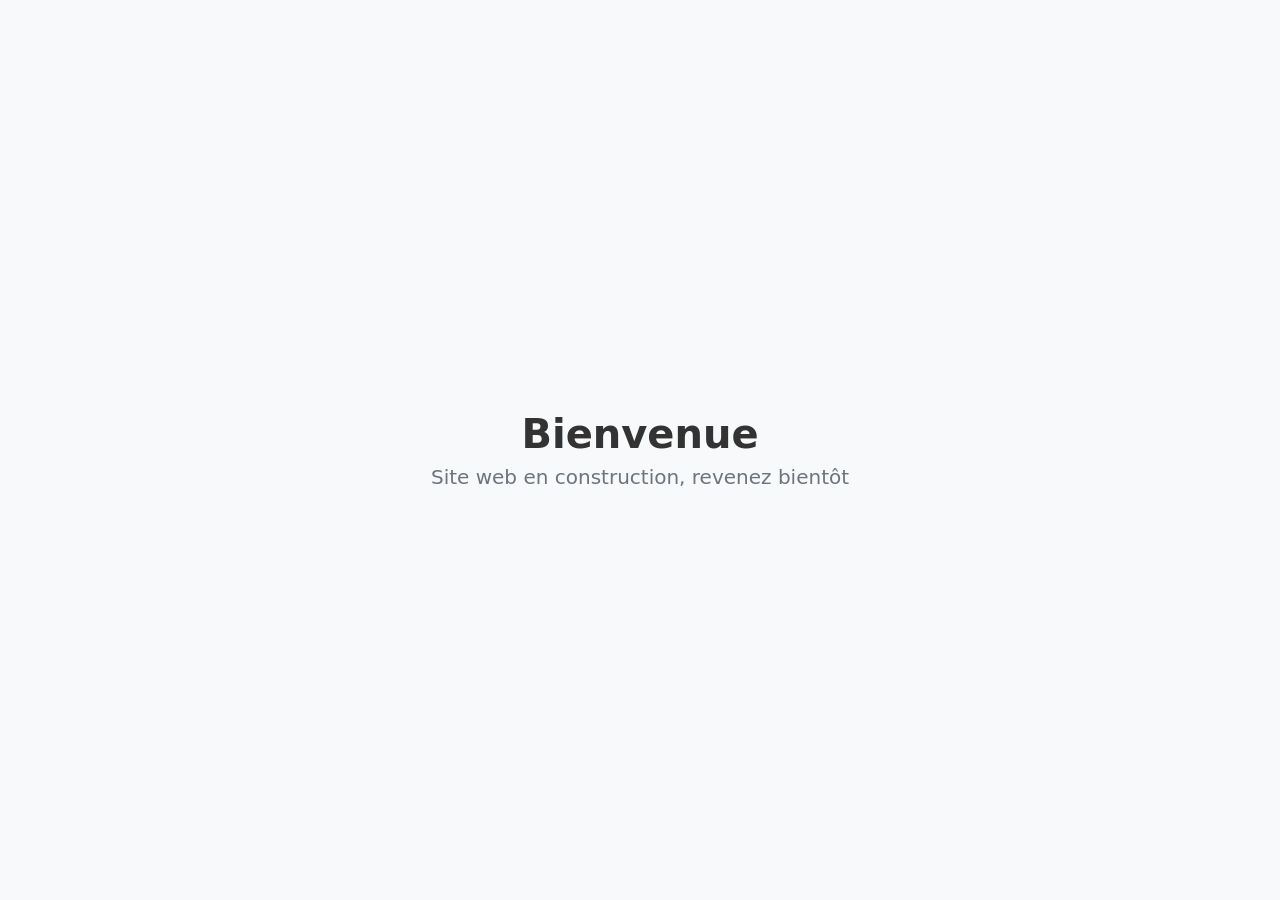
==== index.html @ 96ceaff0 "Create index.html" ====
<!DOCTYPE html>
<html lang="fr">
<head>
  <meta charset="UTF-8">
  <meta name="viewport" content="width=device-width, initial-scale=1.0">
  <title>Atticia</title>
  <style>
    * {
      box-sizing: border-box;
      margin: 0;
      padding: 0;
    }
    body {
      font-family: system-ui, -apple-system, sans-serif;
      display: flex;
      justify-content: center;
      align-items: center;
      min-height: 100vh;
      background-color: #f8f9fa;
      color: #333;
      text-align: center;
      padding: 20px;
    }
    h1 {
      font-size: 2.5rem;
      margin-bottom: 0.5rem;
    }
    p {
      font-size: 1.25rem;
      color: #6c757d;
    }
  </style>
</head>
<body>

  <div>
    <h1>Bienvenue</h1>
    <p>Site web en construction, revenez bientôt</p>
  </div>

</body>
</html>
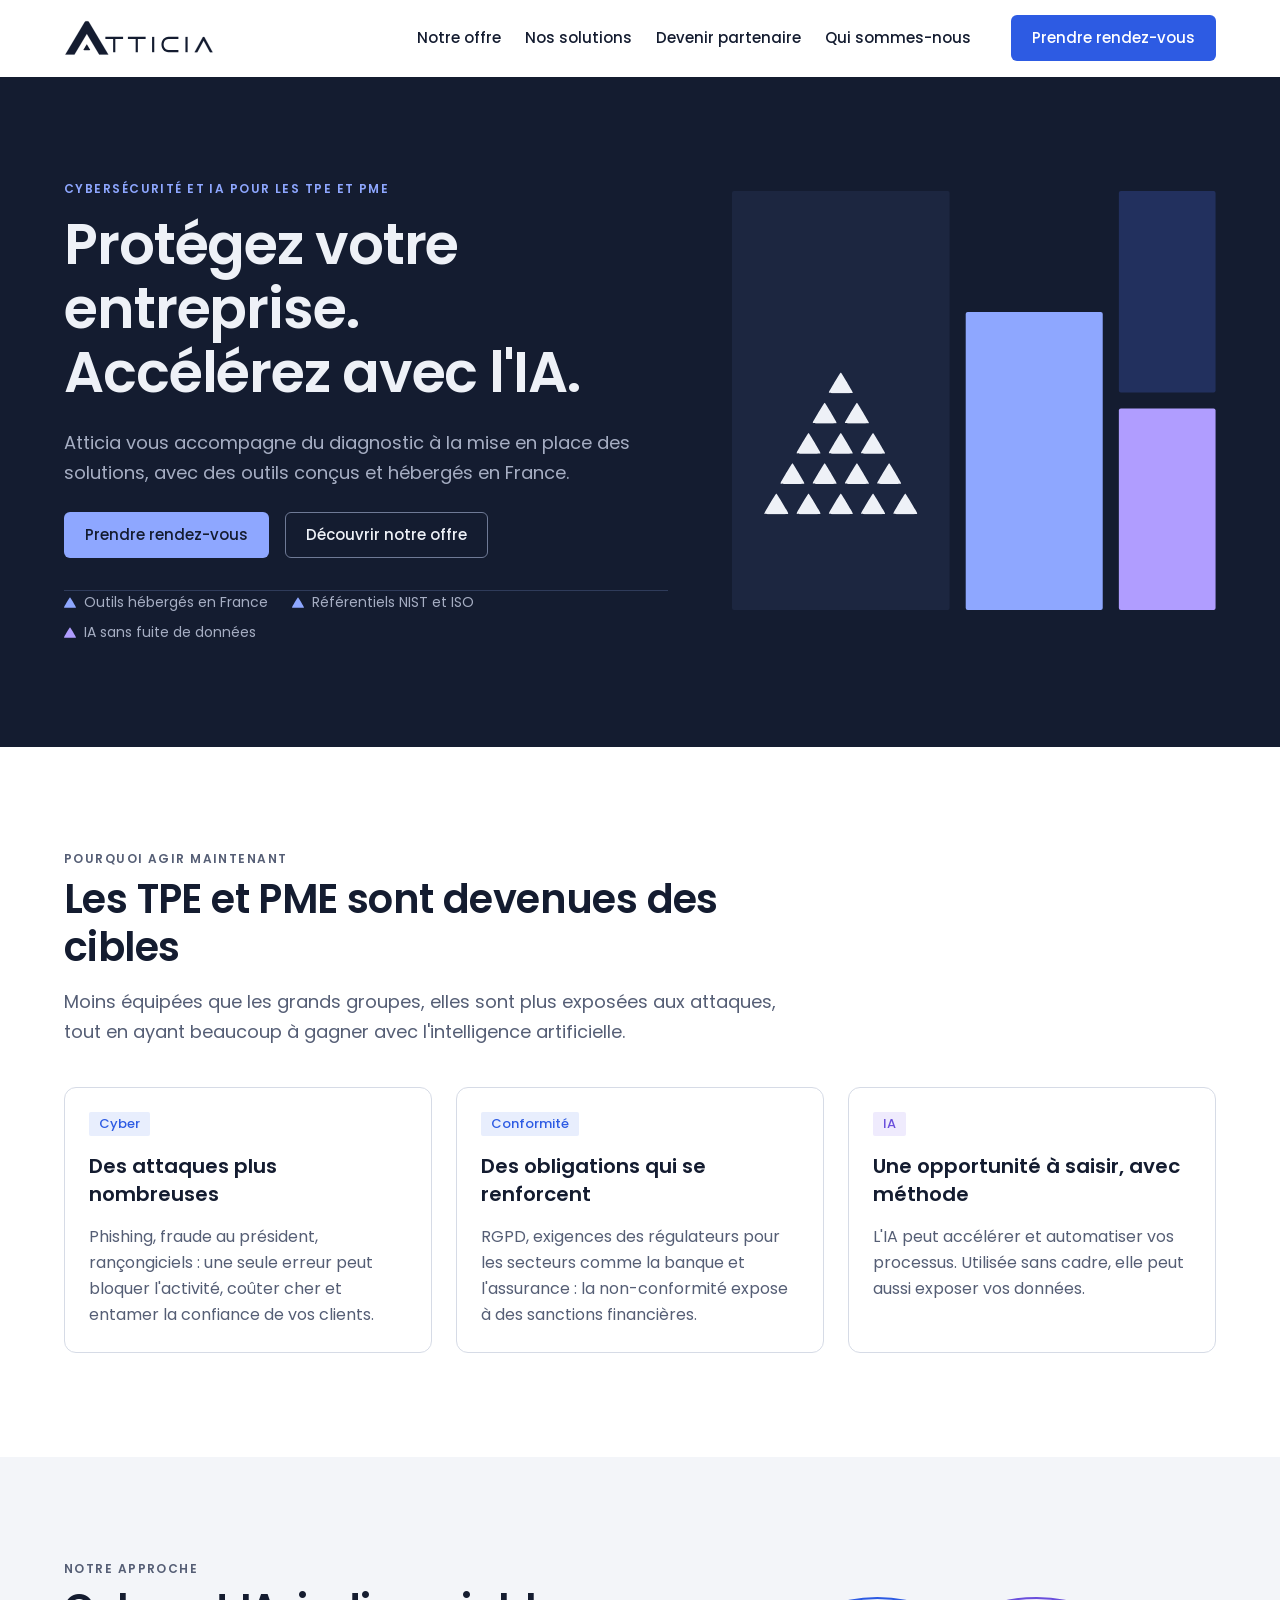
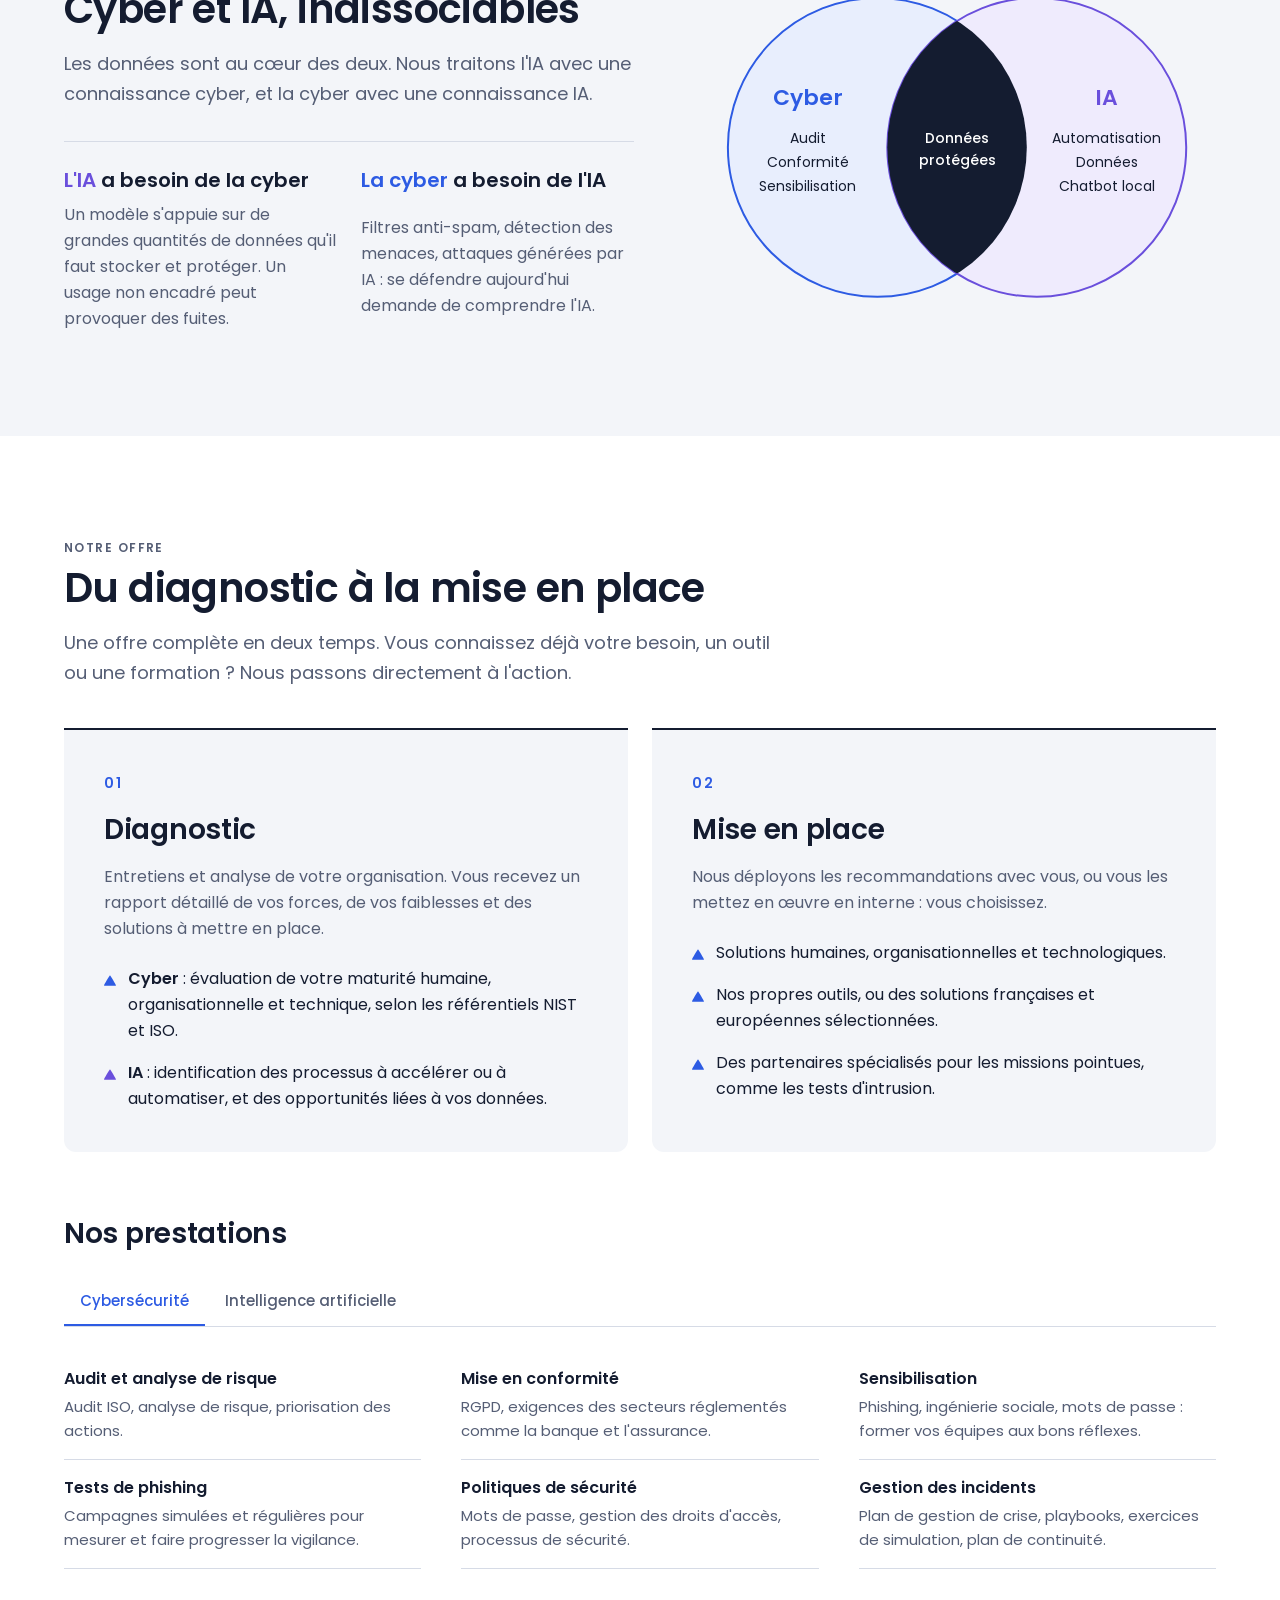
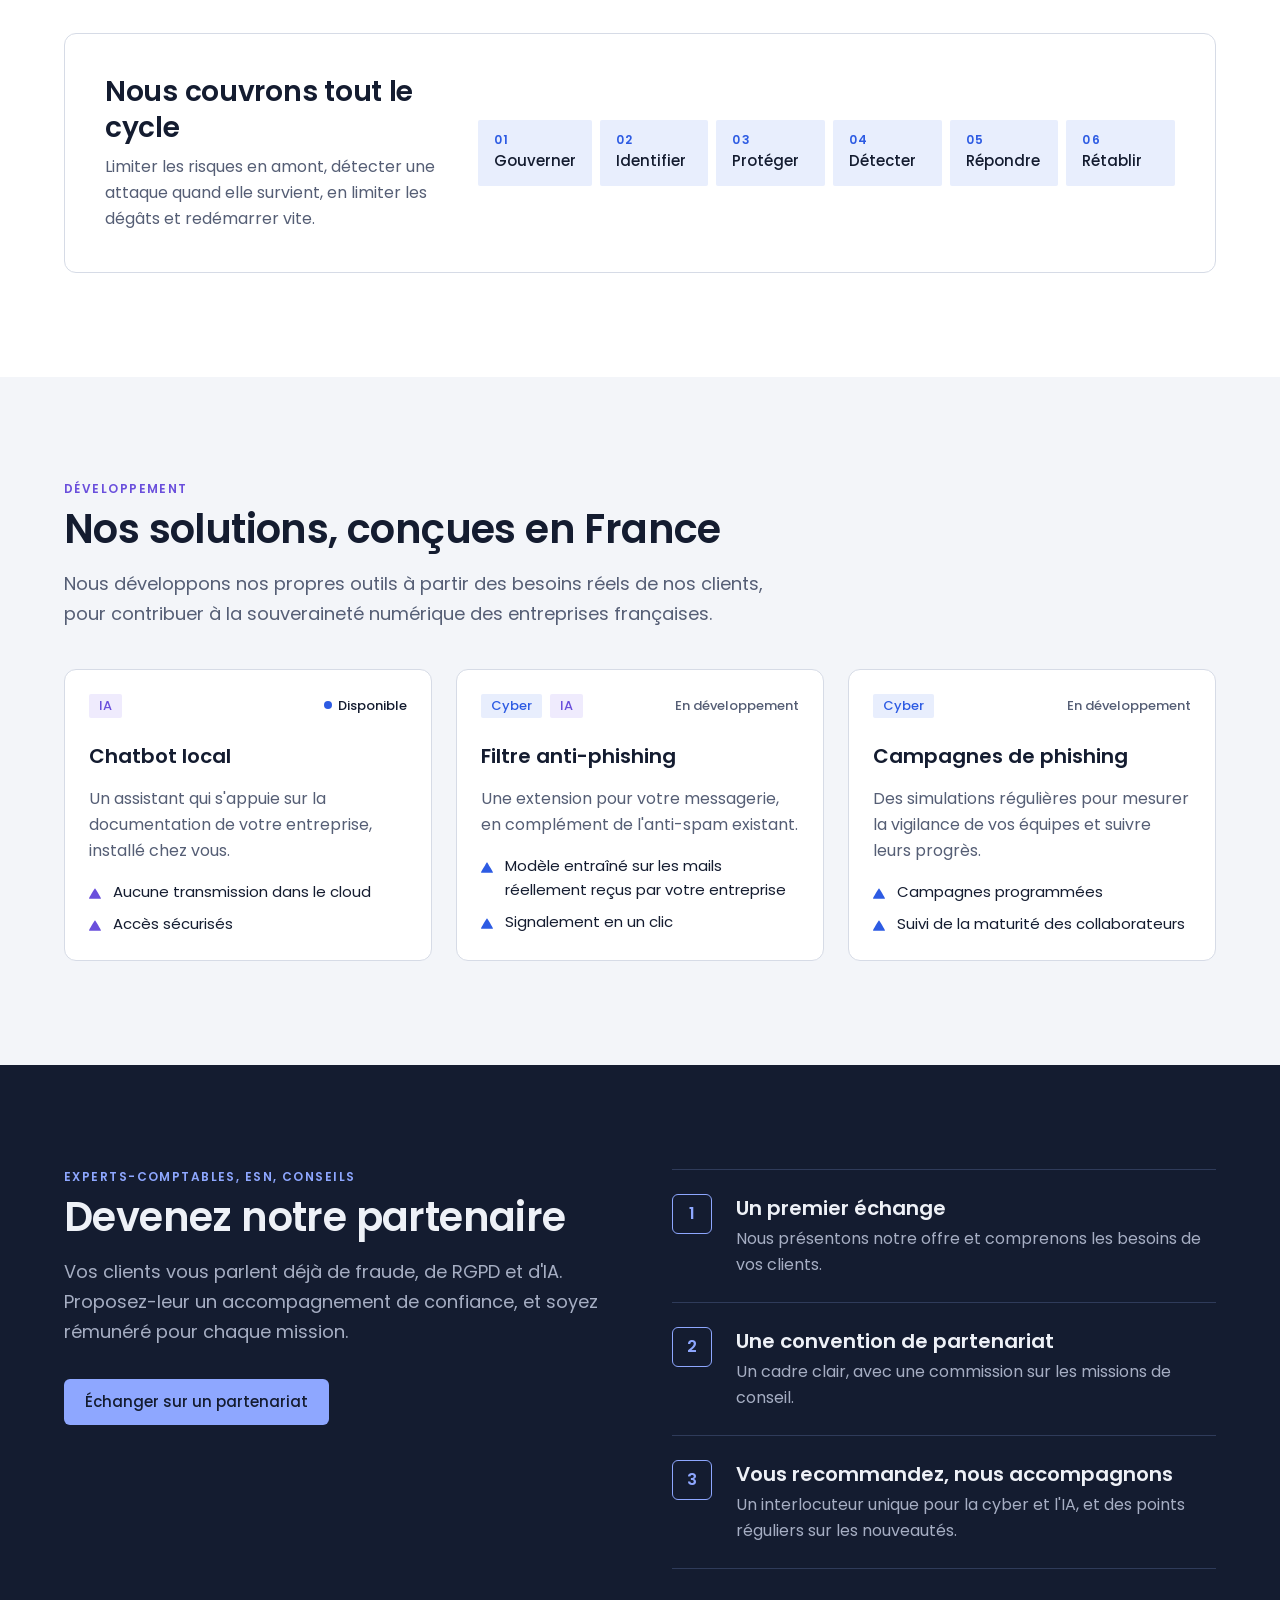
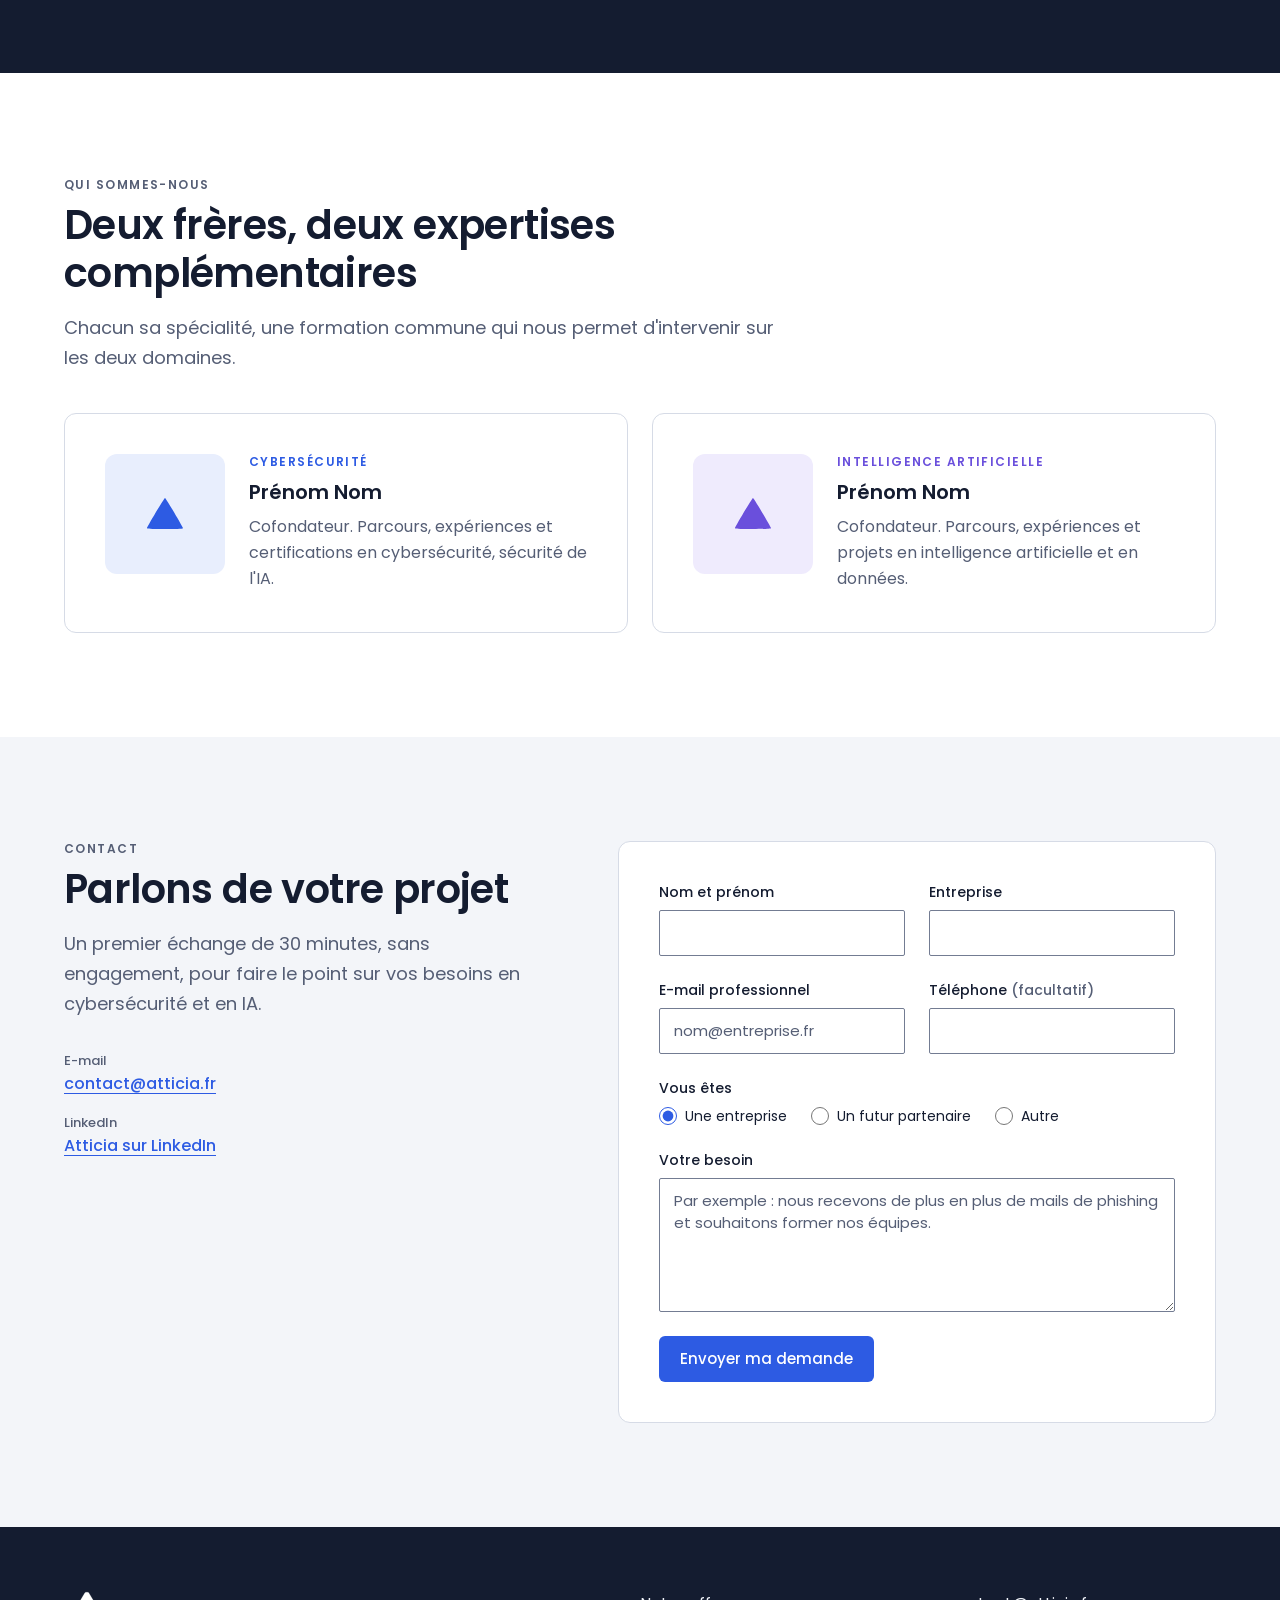
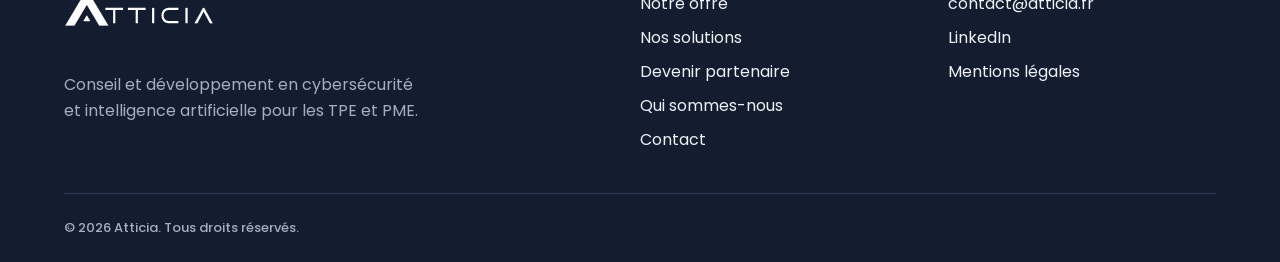
==== commit 6b88184e: "Add files via upload" ====
--- a/index.html
+++ b/index.html
@@ -1,42 +1,480 @@
-<!DOCTYPE html>
+<!doctype html>
 <html lang="fr">
 <head>
-  <meta charset="UTF-8">
-  <meta name="viewport" content="width=device-width, initial-scale=1.0">
-  <title>Atticia</title>
-  <style>
-    * {
-      box-sizing: border-box;
-      margin: 0;
-      padding: 0;
-    }
-    body {
-      font-family: system-ui, -apple-system, sans-serif;
-      display: flex;
-      justify-content: center;
-      align-items: center;
-      min-height: 100vh;
-      background-color: #f8f9fa;
-      color: #333;
-      text-align: center;
-      padding: 20px;
-    }
-    h1 {
-      font-size: 2.5rem;
-      margin-bottom: 0.5rem;
-    }
-    p {
-      font-size: 1.25rem;
-      color: #6c757d;
-    }
-  </style>
+  <meta charset="utf-8">
+  <meta name="viewport" content="width=device-width, initial-scale=1">
+  <title>Atticia · Cybersécurité et IA pour les TPE et PME</title>
+  <meta name="description" content="Atticia accompagne les TPE et PME en cybersécurité et en intelligence artificielle : diagnostic, mise en conformité, sensibilisation, automatisation, et des outils conçus et hébergés en France.">
+  <meta name="theme-color" content="#141c30">
+
+  <!-- Partage sur les réseaux (LinkedIn, etc.) -->
+  <meta property="og:type" content="website">
+  <meta property="og:title" content="Atticia · Cybersécurité et IA pour les TPE et PME">
+  <meta property="og:description" content="Conseil et outils en cybersécurité et IA, conçus et hébergés en France.">
+  <meta property="og:locale" content="fr_FR">
+
+  <link rel="icon" href="assets/favicon.svg" type="image/svg+xml">
+  <link rel="preload" href="assets/fonts/poppins-latin-400-normal.woff2" as="font" type="font/woff2" crossorigin>
+  <link rel="preload" href="assets/fonts/poppins-latin-600-normal.woff2" as="font" type="font/woff2" crossorigin>
+
+  <link rel="stylesheet" href="css/tokens.css">
+  <link rel="stylesheet" href="css/base.css">
+  <link rel="stylesheet" href="css/layout.css">
+  <link rel="stylesheet" href="css/components.css">
+  <link rel="stylesheet" href="css/sections.css">
+
+  <script src="js/navigation.js" defer></script>
+  <script src="js/onglets.js" defer></script>
+  <script src="js/apparition.js" defer></script>
+  <script src="js/contact.js" defer></script>
 </head>
 <body>
 
-  <div>
-    <h1>Bienvenue</h1>
-    <p>Site web en construction, revenez bientôt</p>
-  </div>
+  <!-- Le triangle du logo, réutilisé comme puce et motif -->
+  <svg width="0" height="0" style="position:absolute" aria-hidden="true" focusable="false">
+    <symbol id="triangle" viewBox="180 325.38 29.84 25.7">
+      <path d="M194.92,325.41c0-1.04,16.09,25.93,14.85,24.89,1.24,1.04-30.94,1.04-29.7,0-1.24,1.04,14.85-25.93,14.85-24.89Z"/>
+    </symbol>
+  </svg>
+
+  <a class="lien-evitement" href="#contenu">Aller au contenu</a>
+
+  <!-- ====================================================== EN-TÊTE ===== -->
+  <header class="entete" id="entete">
+    <div class="conteneur entete__barre">
+      <a class="entete__logo" href="#accueil" aria-label="Atticia, retour à l'accueil">
+        <img src="assets/logo/atticia-logo-nuit.svg" alt="Atticia" width="150" height="36">
+      </a>
+
+      <button class="entete__menu-bouton" type="button" aria-expanded="false" aria-controls="navigation" aria-label="Ouvrir le menu">
+        <span></span><span></span><span></span>
+      </button>
+
+      <nav class="navigation" id="navigation" aria-label="Navigation principale">
+        <ul role="list" class="navigation__liste">
+          <li><a href="#offre">Notre offre</a></li>
+          <li><a href="#solutions">Nos solutions</a></li>
+          <li><a href="#partenaires">Devenir partenaire</a></li>
+          <li><a href="#equipe">Qui sommes-nous</a></li>
+        </ul>
+        <a class="bouton bouton--principal navigation__cta" href="#contact">Prendre rendez-vous</a>
+      </nav>
+    </div>
+  </header>
+
+  <main id="contenu">
+
+    <!-- ==================================================== ACCUEIL ===== -->
+    <section class="accueil" id="accueil" data-theme="sombre" aria-labelledby="accueil-titre">
+      <div class="conteneur accueil__grille">
+        <div class="accueil__texte">
+          <p class="surtitre surtitre--cyber">Cybersécurité et IA pour les TPE et PME</p>
+          <h1 class="display" id="accueil-titre">Protégez votre entreprise.<br>Accélérez avec l'IA.</h1>
+          <p class="corps-large douce accueil__chapeau">
+            Atticia vous accompagne du diagnostic à la mise en place des solutions, avec des outils conçus et hébergés en France.
+          </p>
+          <div class="accueil__actions">
+            <a class="bouton bouton--principal" href="#contact">Prendre rendez-vous</a>
+            <a class="bouton bouton--secondaire" href="#offre">Découvrir notre offre</a>
+          </div>
+          <ul role="list" class="accueil__garanties">
+            <li><svg class="puce puce--bleu" aria-hidden="true"><use href="#triangle"/></svg>Outils hébergés en France</li>
+            <li><svg class="puce puce--bleu" aria-hidden="true"><use href="#triangle"/></svg>Référentiels NIST et ISO</li>
+            <li><svg class="puce puce--violet" aria-hidden="true"><use href="#triangle"/></svg>IA sans fuite de données</li>
+          </ul>
+        </div>
+
+        <div class="accueil__visuel" aria-hidden="true">
+          <svg viewBox="0 0 480 440" class="composition">
+            <rect class="composition__dalle" x="0" y="0" width="216" height="416" rx="2"/>
+            <rect class="composition__bleu" x="232" y="120" width="136" height="296" rx="2"/>
+            <rect class="composition__pale" x="384" y="0" width="96" height="200" rx="2"/>
+            <rect class="composition__violet" x="384" y="216" width="96" height="200" rx="2"/>
+            <g class="composition__triangles">
+              <use href="#triangle" x="96" y="180" width="24" height="21"/>
+              <use href="#triangle" x="80" y="210" width="24" height="21"/><use href="#triangle" x="112" y="210" width="24" height="21"/>
+              <use href="#triangle" x="64" y="240" width="24" height="21"/><use href="#triangle" x="96" y="240" width="24" height="21"/><use href="#triangle" x="128" y="240" width="24" height="21"/>
+              <use href="#triangle" x="48" y="270" width="24" height="21"/><use href="#triangle" x="80" y="270" width="24" height="21"/><use href="#triangle" x="112" y="270" width="24" height="21"/><use href="#triangle" x="144" y="270" width="24" height="21"/>
+              <use href="#triangle" x="32" y="300" width="24" height="21"/><use href="#triangle" x="64" y="300" width="24" height="21"/><use href="#triangle" x="96" y="300" width="24" height="21"/><use href="#triangle" x="128" y="300" width="24" height="21"/><use href="#triangle" x="160" y="300" width="24" height="21"/>
+            </g>
+          </svg>
+        </div>
+      </div>
+    </section>
+
+    <!-- ===================================================== ENJEUX ===== -->
+    <section class="section" id="enjeux" aria-labelledby="enjeux-titre">
+      <div class="conteneur">
+        <header class="section__entete apparition">
+          <p class="surtitre">Pourquoi agir maintenant</p>
+          <h2 class="titre-1" id="enjeux-titre">Les TPE et PME sont devenues des cibles</h2>
+          <p class="corps-large douce">
+            Moins équipées que les grands groupes, elles sont plus exposées aux attaques, tout en ayant beaucoup à gagner avec l'intelligence artificielle.
+          </p>
+        </header>
+
+        <ul role="list" class="grille-3">
+          <li class="carte apparition">
+            <span class="pastille pastille--cyber">Cyber</span>
+            <h3 class="titre-3">Des attaques plus nombreuses</h3>
+            <p class="douce">Phishing, fraude au président, rançongiciels : une seule erreur peut bloquer l'activité, coûter cher et entamer la confiance de vos clients.</p>
+          </li>
+          <li class="carte apparition">
+            <span class="pastille pastille--cyber">Conformité</span>
+            <h3 class="titre-3">Des obligations qui se renforcent</h3>
+            <p class="douce">RGPD, exigences des régulateurs pour les secteurs comme la banque et l'assurance : la non-conformité expose à des sanctions financières.</p>
+          </li>
+          <li class="carte apparition">
+            <span class="pastille pastille--ia">IA</span>
+            <h3 class="titre-3">Une opportunité à saisir, avec méthode</h3>
+            <p class="douce">L'IA peut accélérer et automatiser vos processus. Utilisée sans cadre, elle peut aussi exposer vos données.</p>
+          </li>
+        </ul>
+      </div>
+    </section>
+
+    <!-- ================================================= CYBER × IA ===== -->
+    <section class="section section--alt" id="approche" aria-labelledby="approche-titre">
+      <div class="conteneur approche">
+        <div class="approche__texte apparition">
+          <p class="surtitre">Notre approche</p>
+          <h2 class="titre-1" id="approche-titre">Cyber et IA, indissociables</h2>
+          <p class="corps-large douce">
+            Les données sont au cœur des deux. Nous traitons l'IA avec une connaissance cyber, et la cyber avec une connaissance IA.
+          </p>
+          <div class="approche__colonnes">
+            <div>
+              <h3 class="titre-3"><span class="texte-ia">L'IA</span> a besoin de la cyber</h3>
+              <p class="douce">Un modèle s'appuie sur de grandes quantités de données qu'il faut stocker et protéger. Un usage non encadré peut provoquer des fuites.</p>
+            </div>
+            <div>
+              <h3 class="titre-3"><span class="texte-cyber">La cyber</span> a besoin de l'IA</h3>
+              <p class="douce">Filtres anti-spam, détection des menaces, attaques générées par IA : se défendre aujourd'hui demande de comprendre l'IA.</p>
+            </div>
+          </div>
+        </div>
+
+        <figure class="approche__schema apparition" aria-label="Deux ensembles qui se croisent : la cybersécurité et l'IA, avec la protection des données au centre">
+          <svg viewBox="0 0 520 360" role="img" aria-hidden="true">
+            <defs><clipPath id="clip-cyber"><circle cx="180" cy="180" r="150"/></clipPath></defs>
+            <circle class="schema__cyber" cx="180" cy="180" r="150"/>
+            <circle class="schema__ia" cx="340" cy="180" r="150"/>
+            <circle class="schema__centre" cx="340" cy="180" r="150" clip-path="url(#clip-cyber)"/>
+            <text class="schema__titre schema__titre--cyber" x="110" y="138" text-anchor="middle">Cyber</text>
+            <text class="schema__mot" x="110" y="176" text-anchor="middle">Audit</text>
+            <text class="schema__mot" x="110" y="200" text-anchor="middle">Conformité</text>
+            <text class="schema__mot" x="110" y="224" text-anchor="middle">Sensibilisation</text>
+            <text class="schema__titre schema__titre--ia" x="410" y="138" text-anchor="middle">IA</text>
+            <text class="schema__mot" x="410" y="176" text-anchor="middle">Automatisation</text>
+            <text class="schema__mot" x="410" y="200" text-anchor="middle">Données</text>
+            <text class="schema__mot" x="410" y="224" text-anchor="middle">Chatbot local</text>
+            <text class="schema__mot schema__mot--centre" x="260" y="176" text-anchor="middle">Données</text>
+            <text class="schema__mot schema__mot--centre" x="260" y="198" text-anchor="middle">protégées</text>
+          </svg>
+        </figure>
+      </div>
+    </section>
+
+    <!-- ====================================================== OFFRE ===== -->
+    <section class="section" id="offre" aria-labelledby="offre-titre">
+      <div class="conteneur">
+        <header class="section__entete apparition">
+          <p class="surtitre">Notre offre</p>
+          <h2 class="titre-1" id="offre-titre">Du diagnostic à la mise en place</h2>
+          <p class="corps-large douce">
+            Une offre complète en deux temps. Vous connaissez déjà votre besoin, un outil ou une formation ? Nous passons directement à l'action.
+          </p>
+        </header>
+
+        <ol role="list" class="etapes">
+          <li class="etape apparition">
+            <span class="etape__numero">01</span>
+            <h3 class="titre-2">Diagnostic</h3>
+            <p class="douce">Entretiens et analyse de votre organisation. Vous recevez un rapport détaillé de vos forces, de vos faiblesses et des solutions à mettre en place.</p>
+            <ul role="list" class="liste-puces">
+              <li><svg class="puce puce--bleu" aria-hidden="true"><use href="#triangle"/></svg><span><strong>Cyber</strong> : évaluation de votre maturité humaine, organisationnelle et technique, selon les référentiels NIST et ISO.</span></li>
+              <li><svg class="puce puce--violet" aria-hidden="true"><use href="#triangle"/></svg><span><strong>IA</strong> : identification des processus à accélérer ou à automatiser, et des opportunités liées à vos données.</span></li>
+            </ul>
+          </li>
+          <li class="etape apparition">
+            <span class="etape__numero">02</span>
+            <h3 class="titre-2">Mise en place</h3>
+            <p class="douce">Nous déployons les recommandations avec vous, ou vous les mettez en œuvre en interne : vous choisissez.</p>
+            <ul role="list" class="liste-puces">
+              <li><svg class="puce puce--bleu" aria-hidden="true"><use href="#triangle"/></svg><span>Solutions humaines, organisationnelles et technologiques.</span></li>
+              <li><svg class="puce puce--bleu" aria-hidden="true"><use href="#triangle"/></svg><span>Nos propres outils, ou des solutions françaises et européennes sélectionnées.</span></li>
+              <li><svg class="puce puce--bleu" aria-hidden="true"><use href="#triangle"/></svg><span>Des partenaires spécialisés pour les missions pointues, comme les tests d'intrusion.</span></li>
+            </ul>
+          </li>
+        </ol>
+
+        <!-- Prestations, en onglets -->
+        <div class="prestations apparition">
+          <h3 class="titre-2 prestations__titre">Nos prestations</h3>
+          <div class="onglets" data-onglets>
+            <div class="onglets__liste" role="tablist" aria-label="Domaines de prestations">
+              <button class="onglet onglet--cyber" role="tab" id="onglet-cyber" aria-controls="panneau-cyber" aria-selected="true">Cybersécurité</button>
+              <button class="onglet onglet--ia" role="tab" id="onglet-ia" aria-controls="panneau-ia" aria-selected="false" tabindex="-1">Intelligence artificielle</button>
+            </div>
+
+            <div class="onglets__panneau" role="tabpanel" id="panneau-cyber" aria-labelledby="onglet-cyber" tabindex="0">
+              <ul role="list" class="grille-prestations">
+                <li><h4>Audit et analyse de risque</h4><p>Audit ISO, analyse de risque, priorisation des actions.</p></li>
+                <li><h4>Mise en conformité</h4><p>RGPD, exigences des secteurs réglementés comme la banque et l'assurance.</p></li>
+                <li><h4>Sensibilisation</h4><p>Phishing, ingénierie sociale, mots de passe : former vos équipes aux bons réflexes.</p></li>
+                <li><h4>Tests de phishing</h4><p>Campagnes simulées et régulières pour mesurer et faire progresser la vigilance.</p></li>
+                <li><h4>Politiques de sécurité</h4><p>Mots de passe, gestion des droits d'accès, processus de sécurité.</p></li>
+                <li><h4>Gestion des incidents</h4><p>Plan de gestion de crise, playbooks, exercices de simulation, plan de continuité.</p></li>
+              </ul>
+            </div>
+
+            <div class="onglets__panneau" role="tabpanel" id="panneau-ia" aria-labelledby="onglet-ia" tabindex="0" hidden>
+              <ul role="list" class="grille-prestations">
+                <li><h4>Sensibilisation à l'IA</h4><p>Protection des données, limites et risques de l'IA, deepfakes.</p></li>
+                <li><h4>Automatisation</h4><p>Identifier les processus qui peuvent être accélérés ou automatisés.</p></li>
+                <li><h4>Stratégie de la donnée</h4><p>Exploiter vos données, de la collecte aux modèles d'IA et à la visualisation.</p></li>
+                <li><h4>Solutions sur mesure</h4><p>Des outils d'IA conçus pour vos besoins, sans exposer vos données.</p></li>
+              </ul>
+            </div>
+          </div>
+        </div>
+
+        <!-- Le cycle complet -->
+        <div class="cycle apparition">
+          <div class="cycle__texte">
+            <h3 class="titre-2">Nous couvrons tout le cycle</h3>
+            <p class="douce">Limiter les risques en amont, détecter une attaque quand elle survient, en limiter les dégâts et redémarrer vite.</p>
+          </div>
+          <ol role="list" class="cycle__etapes">
+            <li>Gouverner</li>
+            <li>Identifier</li>
+            <li>Protéger</li>
+            <li>Détecter</li>
+            <li>Répondre</li>
+            <li>Rétablir</li>
+          </ol>
+        </div>
+      </div>
+    </section>
+
+    <!-- =================================================== SOLUTIONS ===== -->
+    <section class="section section--alt" id="solutions" aria-labelledby="solutions-titre">
+      <div class="conteneur">
+        <header class="section__entete apparition">
+          <p class="surtitre surtitre--ia">Développement</p>
+          <h2 class="titre-1" id="solutions-titre">Nos solutions, conçues en France</h2>
+          <p class="corps-large douce">
+            Nous développons nos propres outils à partir des besoins réels de nos clients, pour contribuer à la souveraineté numérique des entreprises françaises.
+          </p>
+        </header>
+
+        <ul role="list" class="grille-3">
+          <li class="carte carte--solution apparition">
+            <div class="carte__haut">
+              <span class="pastille pastille--ia">IA</span>
+              <span class="statut statut--dispo">Disponible</span>
+            </div>
+            <h3 class="titre-3">Chatbot local</h3>
+            <p class="douce">Un assistant qui s'appuie sur la documentation de votre entreprise, installé chez vous.</p>
+            <ul role="list" class="liste-puces liste-puces--compacte">
+              <li><svg class="puce puce--violet" aria-hidden="true"><use href="#triangle"/></svg><span>Aucune transmission dans le cloud</span></li>
+              <li><svg class="puce puce--violet" aria-hidden="true"><use href="#triangle"/></svg><span>Accès sécurisés</span></li>
+            </ul>
+          </li>
+          <li class="carte carte--solution apparition">
+            <div class="carte__haut">
+              <span class="pastille pastille--cyber">Cyber</span>
+              <span class="pastille pastille--ia">IA</span>
+              <span class="statut">En développement</span>
+            </div>
+            <h3 class="titre-3">Filtre anti-phishing</h3>
+            <p class="douce">Une extension pour votre messagerie, en complément de l'anti-spam existant.</p>
+            <ul role="list" class="liste-puces liste-puces--compacte">
+              <li><svg class="puce puce--bleu" aria-hidden="true"><use href="#triangle"/></svg><span>Modèle entraîné sur les mails réellement reçus par votre entreprise</span></li>
+              <li><svg class="puce puce--bleu" aria-hidden="true"><use href="#triangle"/></svg><span>Signalement en un clic</span></li>
+            </ul>
+          </li>
+          <li class="carte carte--solution apparition">
+            <div class="carte__haut">
+              <span class="pastille pastille--cyber">Cyber</span>
+              <span class="statut">En développement</span>
+            </div>
+            <h3 class="titre-3">Campagnes de phishing</h3>
+            <p class="douce">Des simulations régulières pour mesurer la vigilance de vos équipes et suivre leurs progrès.</p>
+            <ul role="list" class="liste-puces liste-puces--compacte">
+              <li><svg class="puce puce--bleu" aria-hidden="true"><use href="#triangle"/></svg><span>Campagnes programmées</span></li>
+              <li><svg class="puce puce--bleu" aria-hidden="true"><use href="#triangle"/></svg><span>Suivi de la maturité des collaborateurs</span></li>
+            </ul>
+          </li>
+        </ul>
+      </div>
+    </section>
+
+    <!-- ================================================= PARTENAIRES ===== -->
+    <section class="section partenaires" id="partenaires" data-theme="sombre" aria-labelledby="partenaires-titre">
+      <div class="conteneur partenaires__grille">
+        <div class="apparition">
+          <p class="surtitre surtitre--cyber">Experts-comptables, ESN, conseils</p>
+          <h2 class="titre-1" id="partenaires-titre">Devenez notre partenaire</h2>
+          <p class="corps-large douce">
+            Vos clients vous parlent déjà de fraude, de RGPD et d'IA. Proposez-leur un accompagnement de confiance, et soyez rémunéré pour chaque mission.
+          </p>
+          <a class="bouton bouton--principal partenaires__cta" href="#contact" data-profil="partenaire">Échanger sur un partenariat</a>
+        </div>
+
+        <ol role="list" class="partenaires__etapes apparition">
+          <li>
+            <span class="partenaires__numero">1</span>
+            <div>
+              <h3 class="titre-3">Un premier échange</h3>
+              <p class="douce">Nous présentons notre offre et comprenons les besoins de vos clients.</p>
+            </div>
+          </li>
+          <li>
+            <span class="partenaires__numero">2</span>
+            <div>
+              <h3 class="titre-3">Une convention de partenariat</h3>
+              <p class="douce">Un cadre clair, avec une commission sur les missions de conseil.</p>
+            </div>
+          </li>
+          <li>
+            <span class="partenaires__numero">3</span>
+            <div>
+              <h3 class="titre-3">Vous recommandez, nous accompagnons</h3>
+              <p class="douce">Un interlocuteur unique pour la cyber et l'IA, et des points réguliers sur les nouveautés.</p>
+            </div>
+          </li>
+        </ol>
+      </div>
+    </section>
+
+    <!-- ====================================================== ÉQUIPE ===== -->
+    <section class="section" id="equipe" aria-labelledby="equipe-titre">
+      <div class="conteneur">
+        <header class="section__entete apparition">
+          <p class="surtitre">Qui sommes-nous</p>
+          <h2 class="titre-1" id="equipe-titre">Deux frères, deux expertises complémentaires</h2>
+          <p class="corps-large douce">
+            Chacun sa spécialité, une formation commune qui nous permet d'intervenir sur les deux domaines.
+          </p>
+        </header>
+
+        <ul role="list" class="grille-2">
+          <!-- À COMPLÉTER : remplacez les initiales par une photo (<img>), le nom et le parcours -->
+          <li class="fondateur apparition">
+            <div class="fondateur__photo fondateur__photo--cyber" aria-hidden="true">
+              <svg><use href="#triangle"/></svg>
+            </div>
+            <div>
+              <p class="surtitre surtitre--cyber">Cybersécurité</p>
+              <h3 class="titre-3">Prénom Nom</h3>
+              <p class="douce">Cofondateur. Parcours, expériences et certifications en cybersécurité, sécurité de l'IA.</p>
+            </div>
+          </li>
+          <li class="fondateur apparition">
+            <div class="fondateur__photo fondateur__photo--ia" aria-hidden="true">
+              <svg><use href="#triangle"/></svg>
+            </div>
+            <div>
+              <p class="surtitre surtitre--ia">Intelligence artificielle</p>
+              <h3 class="titre-3">Prénom Nom</h3>
+              <p class="douce">Cofondateur. Parcours, expériences et projets en intelligence artificielle et en données.</p>
+            </div>
+          </li>
+        </ul>
+      </div>
+    </section>
+
+    <!-- ===================================================== CONTACT ===== -->
+    <section class="section section--alt" id="contact" aria-labelledby="contact-titre">
+      <div class="conteneur contact">
+        <div class="contact__texte apparition">
+          <p class="surtitre">Contact</p>
+          <h2 class="titre-1" id="contact-titre">Parlons de votre projet</h2>
+          <p class="corps-large douce">
+            Un premier échange de 30 minutes, sans engagement, pour faire le point sur vos besoins en cybersécurité et en IA.
+          </p>
+          <ul role="list" class="contact__coordonnees">
+            <li>
+              <span class="legende douce">E-mail</span>
+              <a href="mailto:contact@atticia.fr">contact@atticia.fr</a>
+            </li>
+            <li>
+              <span class="legende douce">LinkedIn</span>
+              <a href="https://www.linkedin.com/" rel="noopener" target="_blank">Atticia sur LinkedIn</a>
+            </li>
+          </ul>
+        </div>
+
+        <form class="formulaire apparition" id="formulaire-contact" novalidate data-destinataire="contact@atticia.fr">
+          <div class="formulaire__ligne">
+            <div class="champ">
+              <label for="nom">Nom et prénom</label>
+              <input id="nom" name="nom" type="text" autocomplete="name" required>
+              <p class="champ__erreur" id="nom-erreur" hidden>Indiquez votre nom.</p>
+            </div>
+            <div class="champ">
+              <label for="entreprise">Entreprise</label>
+              <input id="entreprise" name="entreprise" type="text" autocomplete="organization">
+            </div>
+          </div>
+          <div class="formulaire__ligne">
+            <div class="champ">
+              <label for="email">E-mail professionnel</label>
+              <input id="email" name="email" type="email" autocomplete="email" required placeholder="nom@entreprise.fr">
+              <p class="champ__erreur" id="email-erreur" hidden>Indiquez une adresse e-mail valide.</p>
+            </div>
+            <div class="champ">
+              <label for="telephone">Téléphone <span class="douce">(facultatif)</span></label>
+              <input id="telephone" name="telephone" type="tel" autocomplete="tel">
+            </div>
+          </div>
+          <fieldset class="champ champ--choix">
+            <legend>Vous êtes</legend>
+            <div class="choix">
+              <label><input type="radio" name="profil" value="Dirigeant ou salarié d'entreprise" checked> Une entreprise</label>
+              <label><input type="radio" name="profil" value="Futur partenaire (apporteur d'affaires)"> Un futur partenaire</label>
+              <label><input type="radio" name="profil" value="Autre"> Autre</label>
+            </div>
+          </fieldset>
+          <div class="champ">
+            <label for="message">Votre besoin</label>
+            <textarea id="message" name="message" rows="5" required placeholder="Par exemple : nous recevons de plus en plus de mails de phishing et souhaitons former nos équipes."></textarea>
+            <p class="champ__erreur" id="message-erreur" hidden>Décrivez votre besoin en quelques mots.</p>
+          </div>
+          <button class="bouton bouton--principal formulaire__envoyer" type="submit">Envoyer ma demande</button>
+          <p class="formulaire__statut legende" role="status" aria-live="polite"></p>
+        </form>
+      </div>
+    </section>
+  </main>
+
+  <!-- ================================================== PIED DE PAGE ===== -->
+  <footer class="pied" data-theme="sombre">
+    <div class="conteneur pied__grille">
+      <div class="pied__marque">
+        <img src="assets/logo/atticia-logo-blanc.svg" alt="Atticia" width="150" height="36">
+        <p class="douce">Conseil et développement en cybersécurité et intelligence artificielle pour les TPE et PME.</p>
+      </div>
+      <nav aria-label="Plan du site">
+        <ul role="list" class="pied__liens">
+          <li><a href="#offre">Notre offre</a></li>
+          <li><a href="#solutions">Nos solutions</a></li>
+          <li><a href="#partenaires">Devenir partenaire</a></li>
+          <li><a href="#equipe">Qui sommes-nous</a></li>
+          <li><a href="#contact">Contact</a></li>
+        </ul>
+      </nav>
+      <ul role="list" class="pied__liens">
+        <li><a href="mailto:contact@atticia.fr">contact@atticia.fr</a></li>
+        <li><a href="https://www.linkedin.com/" rel="noopener" target="_blank">LinkedIn</a></li>
+        <li><a href="mentions-legales.html">Mentions légales</a></li>
+      </ul>
+    </div>
+    <div class="conteneur pied__bas">
+      <p class="legende douce">© <span data-annee>2026</span> Atticia. Tous droits réservés.</p>
+    </div>
+  </footer>
 
 </body>
 </html>
--- a/css/tokens.css
+++ b/css/tokens.css
@@ -0,0 +1,111 @@
+/* ==========================================================================
+   Atticia — variables de l'identité visuelle
+   Reprises du Design System Atticia. Modifiez une couleur ici : elle
+   change partout sur le site.
+   ========================================================================== */
+
+/* Poppins, auto-hébergée (aucun appel à un service tiers) */
+@font-face {
+  font-family: "Poppins";
+  font-style: normal;
+  font-weight: 400;
+  font-display: swap;
+  src: url("../assets/fonts/poppins-latin-400-normal.woff2") format("woff2");
+  unicode-range: U+0000-00FF, U+0131, U+0152-0153, U+02BB-02BC, U+02C6, U+02DA, U+02DC, U+0304, U+0308, U+0329, U+2000-206F, U+20AC, U+2122, U+2191, U+2193, U+2212, U+2215, U+FEFF, U+FFFD;
+}
+@font-face {
+  font-family: "Poppins";
+  font-style: normal;
+  font-weight: 400;
+  font-display: swap;
+  src: url("../assets/fonts/poppins-latin-ext-400-normal.woff2") format("woff2");
+  unicode-range: U+0100-02BA, U+02BD-02C5, U+02C7-02CC, U+02CE-02D7, U+02DD-02FF, U+0304, U+0308, U+0329, U+1D00-1DBF, U+1E00-1E9F, U+1EF2-1EFF, U+2020, U+20A0-20AB, U+20AD-20C0, U+2113, U+2C60-2C7F, U+A720-A7FF;
+}
+@font-face {
+  font-family: "Poppins";
+  font-style: normal;
+  font-weight: 500;
+  font-display: swap;
+  src: url("../assets/fonts/poppins-latin-500-normal.woff2") format("woff2");
+  unicode-range: U+0000-00FF, U+0131, U+0152-0153, U+02BB-02BC, U+02C6, U+02DA, U+02DC, U+0304, U+0308, U+0329, U+2000-206F, U+20AC, U+2122, U+2191, U+2193, U+2212, U+2215, U+FEFF, U+FFFD;
+}
+@font-face {
+  font-family: "Poppins";
+  font-style: normal;
+  font-weight: 500;
+  font-display: swap;
+  src: url("../assets/fonts/poppins-latin-ext-500-normal.woff2") format("woff2");
+  unicode-range: U+0100-02BA, U+02BD-02C5, U+02C7-02CC, U+02CE-02D7, U+02DD-02FF, U+0304, U+0308, U+0329, U+1D00-1DBF, U+1E00-1E9F, U+1EF2-1EFF, U+2020, U+20A0-20AB, U+20AD-20C0, U+2113, U+2C60-2C7F, U+A720-A7FF;
+}
+@font-face {
+  font-family: "Poppins";
+  font-style: normal;
+  font-weight: 600;
+  font-display: swap;
+  src: url("../assets/fonts/poppins-latin-600-normal.woff2") format("woff2");
+  unicode-range: U+0000-00FF, U+0131, U+0152-0153, U+02BB-02BC, U+02C6, U+02DA, U+02DC, U+0304, U+0308, U+0329, U+2000-206F, U+20AC, U+2122, U+2191, U+2193, U+2212, U+2215, U+FEFF, U+FFFD;
+}
+@font-face {
+  font-family: "Poppins";
+  font-style: normal;
+  font-weight: 600;
+  font-display: swap;
+  src: url("../assets/fonts/poppins-latin-ext-600-normal.woff2") format("woff2");
+  unicode-range: U+0100-02BA, U+02BD-02C5, U+02C7-02CC, U+02CE-02D7, U+02DD-02FF, U+0304, U+0308, U+0329, U+1D00-1DBF, U+1E00-1E9F, U+1EF2-1EFF, U+2020, U+20A0-20AB, U+20AD-20C0, U+2113, U+2C60-2C7F, U+A720-A7FF;
+}
+
+/* --- Thème clair (par défaut) --------------------------------------------- */
+:root {
+  --fond: #ffffff;          /* Blanc */
+  --fond-alt: #f3f5f9;      /* Brume */
+  --encre: #141c30;         /* Nuit, la couleur du logo */
+  --encre-douce: #555e75;   /* Ardoise */
+  --filet: #d6dbe6;         /* Acier, séparateurs décoratifs */
+  --contour: #737c92;       /* Bordure des champs */
+  --bleu: #2d5be3;          /* Bleu Atticia : actions, cybersécurité */
+  --bleu-pale: #e8eefd;
+  --violet: #6a4fdc;        /* Violet IA */
+  --violet-pale: #efebfd;
+  --sur-accent: #ffffff;    /* Texte sur un aplat bleu ou violet */
+  --erreur: #b4233d;        /* Messages d'erreur des formulaires */
+
+  --font: "Poppins", system-ui, -apple-system, "Segoe UI", sans-serif;
+
+  --espace-1: 4px;
+  --espace-2: 8px;
+  --espace-3: 16px;
+  --espace-4: 24px;
+  --espace-5: 40px;
+  --espace-6: 64px;
+  --espace-7: 104px;        /* respiration entre grandes sections */
+
+  --rayon-s: 2px;
+  --rayon-m: 6px;
+  --rayon-l: 12px;
+
+  --largeur-max: 1200px;
+  --gouttiere: 24px;
+  --hauteur-entete: 76px;
+}
+
+/* --- Thème sombre (Nuit) : bandeaux, pied de page ------------------------ */
+[data-theme="sombre"] {
+  --fond: #141c30;
+  --fond-alt: #1c2640;
+  --encre: #eef1f7;
+  --encre-douce: #a6aec3;
+  --filet: #2f3b5a;
+  --contour: #6f7a96;
+  --bleu: #8ea7ff;
+  --bleu-pale: #22305e;
+  --violet: #b09dff;
+  --violet-pale: #2e2860;
+  --sur-accent: #141c30;
+}
+
+@media (min-width: 768px) {
+  :root { --gouttiere: 40px; }
+}
+@media (min-width: 1100px) {
+  :root { --gouttiere: 64px; }
+}
--- a/css/base.css
+++ b/css/base.css
@@ -0,0 +1,109 @@
+/* ==========================================================================
+   Base : remise à zéro, typographie, utilitaires
+   ========================================================================== */
+
+*,
+*::before,
+*::after { box-sizing: border-box; }
+
+html {
+  -webkit-text-size-adjust: 100%;
+  scroll-behavior: smooth;
+  scroll-padding-top: calc(var(--hauteur-entete) + var(--espace-3));
+}
+
+body {
+  margin: 0;
+  font-family: var(--font);
+  font-size: 16px;
+  line-height: 26px;
+  font-weight: 400;
+  color: var(--encre);
+  background: var(--fond);
+  -webkit-font-smoothing: antialiased;
+  text-rendering: optimizeLegibility;
+}
+
+img, svg { display: block; max-width: 100%; }
+h1, h2, h3, h4, p, ul, ol, figure, blockquote { margin: 0; }
+ul[role="list"], ol[role="list"] { list-style: none; padding: 0; }
+button, input, select, textarea { font: inherit; color: inherit; }
+a { color: var(--bleu); text-underline-offset: 4px; }
+
+/* Les sections en thème sombre reprennent leurs propres couleurs */
+[data-theme="sombre"] { background: var(--fond); color: var(--encre); }
+
+/* --- Échelle typographique (Design System) -------------------------------- */
+.display {
+  font-size: clamp(36px, 5.4vw, 56px);
+  line-height: 1.14;
+  font-weight: 600;
+  letter-spacing: -0.02em;
+}
+.titre-1 {
+  font-size: clamp(30px, 3.8vw, 40px);
+  line-height: 1.2;
+  font-weight: 600;
+  letter-spacing: -0.015em;
+}
+.titre-2 {
+  font-size: clamp(24px, 2.6vw, 28px);
+  line-height: 1.28;
+  font-weight: 600;
+  letter-spacing: -0.01em;
+}
+.titre-3 { font-size: 20px; line-height: 28px; font-weight: 600; }
+.corps-large { font-size: 18px; line-height: 30px; }
+.legende { font-size: 13px; line-height: 20px; font-weight: 500; }
+.surtitre {
+  display: inline-block;
+  font-size: 12px;
+  line-height: 16px;
+  font-weight: 600;
+  letter-spacing: 0.12em;
+  text-transform: uppercase;
+  color: var(--encre-douce);
+}
+.surtitre--cyber { color: var(--bleu); }
+.surtitre--ia { color: var(--violet); }
+
+.douce { color: var(--encre-douce); }
+strong { font-weight: 600; }
+
+/* --- Focus clavier : anneau bleu plein, visible sur tous les fonds -------- */
+:focus-visible {
+  outline: 2px solid var(--bleu);
+  outline-offset: 2px;
+  border-radius: var(--rayon-s);
+}
+
+/* --- Utilitaires ---------------------------------------------------------- */
+.sr-only {
+  position: absolute !important;
+  width: 1px; height: 1px;
+  padding: 0; margin: -1px;
+  overflow: hidden; clip: rect(0 0 0 0);
+  white-space: nowrap; border: 0;
+}
+
+.lien-evitement {
+  position: absolute;
+  left: var(--espace-3);
+  top: -100px;
+  z-index: 100;
+  padding: var(--espace-2) var(--espace-3);
+  background: var(--bleu);
+  color: var(--sur-accent);
+  border-radius: var(--rayon-m);
+  font-weight: 500;
+  text-decoration: none;
+}
+.lien-evitement:focus { top: var(--espace-3); }
+
+@media (prefers-reduced-motion: reduce) {
+  html { scroll-behavior: auto; }
+  *, *::before, *::after {
+    animation-duration: 0.01ms !important;
+    transition-duration: 0.01ms !important;
+  }
+}
--- a/css/layout.css
+++ b/css/layout.css
@@ -0,0 +1,175 @@
+/* ==========================================================================
+   Mise en page : conteneur, sections, grilles, en-tête, pied de page
+   ========================================================================== */
+
+.conteneur {
+  width: 100%;
+  max-width: calc(var(--largeur-max) + 2 * var(--gouttiere));
+  margin-inline: auto;
+  padding-inline: var(--gouttiere);
+}
+
+/* --- Sections --------------------------------------------------------------- */
+.section { padding-block: var(--espace-6); }
+.section--alt { background: var(--fond-alt); }
+
+@media (min-width: 900px) {
+  .section { padding-block: var(--espace-7); }
+}
+
+.section__entete {
+  max-width: 720px;
+  margin-bottom: var(--espace-5);
+  display: grid;
+  gap: var(--espace-3);
+}
+.section__entete .surtitre { margin-bottom: calc(var(--espace-2) * -1); }
+
+/* --- Grilles ---------------------------------------------------------------- */
+.grille-2,
+.grille-3 {
+  display: grid;
+  gap: var(--espace-4);
+  padding: 0;
+  margin: 0;
+}
+@media (min-width: 720px) {
+  .grille-2 { grid-template-columns: repeat(2, minmax(0, 1fr)); }
+}
+@media (min-width: 900px) {
+  .grille-3 { grid-template-columns: repeat(3, minmax(0, 1fr)); }
+}
+
+/* --- En-tête ---------------------------------------------------------------- */
+.entete {
+  position: sticky;
+  top: 0;
+  z-index: 50;
+  background: var(--fond);
+  border-bottom: 1px solid transparent;
+  transition: border-color 0.2s ease;
+}
+.entete--defile { border-bottom-color: var(--filet); }
+
+.entete__barre {
+  height: var(--hauteur-entete);
+  display: flex;
+  align-items: center;
+  justify-content: space-between;
+  gap: var(--espace-4);
+}
+.entete__logo img { width: 132px; height: auto; }
+
+/* Bouton du menu mobile */
+.entete__menu-bouton {
+  display: inline-flex;
+  flex-direction: column;
+  justify-content: center;
+  gap: 5px;
+  width: 44px;
+  height: 44px;
+  padding: 0 10px;
+  background: none;
+  border: 1px solid var(--filet);
+  border-radius: var(--rayon-m);
+  cursor: pointer;
+}
+.entete__menu-bouton span {
+  display: block;
+  height: 2px;
+  background: var(--encre);
+  border-radius: 1px;
+  transition: transform 0.2s ease, opacity 0.2s ease;
+}
+.entete__menu-bouton[aria-expanded="true"] span:nth-child(1) { transform: translateY(7px) rotate(45deg); }
+.entete__menu-bouton[aria-expanded="true"] span:nth-child(2) { opacity: 0; }
+.entete__menu-bouton[aria-expanded="true"] span:nth-child(3) { transform: translateY(-7px) rotate(-45deg); }
+
+/* Navigation : panneau déroulant sur mobile */
+.navigation {
+  position: absolute;
+  top: var(--hauteur-entete);
+  left: 0;
+  right: 0;
+  background: var(--fond);
+  border-bottom: 1px solid var(--filet);
+  padding: var(--espace-3) var(--gouttiere) var(--espace-4);
+  display: none;
+}
+.navigation--ouverte { display: block; }
+
+.navigation__liste {
+  display: grid;
+  gap: 0;
+  margin-bottom: var(--espace-3);
+}
+.navigation__liste a {
+  display: block;
+  padding: 12px 0;
+  font-weight: 500;
+  color: var(--encre);
+  text-decoration: none;
+  border-bottom: 1px solid var(--filet);
+}
+.navigation__liste a[aria-current="true"] { color: var(--bleu); }
+.navigation__cta { width: 100%; justify-content: center; }
+
+@media (min-width: 1000px) {
+  .entete__logo img { width: 150px; }
+  .entete__menu-bouton { display: none; }
+  .navigation {
+    position: static;
+    display: flex;
+    align-items: center;
+    gap: var(--espace-5);
+    padding: 0;
+    border: 0;
+    background: none;
+  }
+  .navigation__liste {
+    display: flex;
+    gap: var(--espace-4);
+    margin: 0;
+  }
+  .navigation__liste a {
+    padding: 8px 0;
+    border: 0;
+    font-size: 15px;
+    position: relative;
+  }
+  .navigation__liste a::after {
+    content: "";
+    position: absolute;
+    left: 0; right: 0; bottom: 2px;
+    height: 2px;
+    background: var(--bleu);
+    transform: scaleX(0);
+    transform-origin: left;
+    transition: transform 0.2s ease;
+  }
+  .navigation__liste a:hover::after,
+  .navigation__liste a[aria-current="true"]::after { transform: scaleX(1); }
+  .navigation__liste a[aria-current="true"] { color: var(--encre); }
+  .navigation__cta { width: auto; }
+}
+
+/* --- Pied de page ----------------------------------------------------------- */
+.pied { padding-top: var(--espace-6); }
+.pied__grille {
+  display: grid;
+  gap: var(--espace-5);
+  padding-bottom: var(--espace-5);
+}
+.pied__marque { display: grid; gap: var(--espace-3); max-width: 360px; }
+.pied__marque img { width: 150px; height: auto; }
+.pied__liens { display: grid; align-content: start; gap: var(--espace-2); margin: 0; }
+.pied__liens a { color: var(--encre); text-decoration: none; }
+.pied__liens a:hover { color: var(--bleu); text-decoration: underline; }
+.pied__bas > p {
+  border-top: 1px solid var(--filet);
+  padding-block: var(--espace-4);
+}
+
+@media (min-width: 800px) {
+  .pied__grille { grid-template-columns: 2fr 1fr 1fr; }
+}
--- a/css/components.css
+++ b/css/components.css
@@ -0,0 +1,157 @@
+/* ==========================================================================
+   Composants : boutons, cartes, pastilles, puces, onglets, formulaire
+   ========================================================================== */
+
+/* --- Boutons ---------------------------------------------------------------- */
+.bouton {
+  display: inline-flex;
+  align-items: center;
+  gap: var(--espace-2);
+  padding: 12px 20px;
+  border: 1px solid transparent;
+  border-radius: var(--rayon-m);
+  font-size: 15px;
+  line-height: 20px;
+  font-weight: 500;
+  text-decoration: none;
+  cursor: pointer;
+  transition: background-color 0.15s ease, border-color 0.15s ease, transform 0.15s ease;
+}
+.bouton:active { transform: translateY(1px); }
+
+.bouton--principal { background: var(--bleu); color: var(--sur-accent); }
+.bouton--principal:hover { background: color-mix(in srgb, var(--bleu) 88%, var(--encre)); }
+
+.bouton--secondaire { background: transparent; color: var(--encre); border-color: var(--contour); }
+.bouton--secondaire:hover { border-color: var(--encre); }
+
+/* --- Puce triangle (le triangle du logo) ------------------------------------ */
+.puce {
+  flex: none;
+  width: 12px;
+  height: 11px;
+  margin-top: 0.55em;
+}
+.puce--bleu { fill: var(--bleu); }
+.puce--violet { fill: var(--violet); }
+
+.liste-puces { display: grid; gap: var(--espace-3); margin: 0; }
+.liste-puces li { display: flex; gap: 12px; align-items: flex-start; }
+.liste-puces--compacte { gap: var(--espace-2); font-size: 15px; line-height: 24px; }
+
+/* --- Pastilles et statuts --------------------------------------------------- */
+.pastille {
+  display: inline-block;
+  padding: 2px 10px;
+  border-radius: var(--rayon-s);
+  font-size: 13px;
+  line-height: 20px;
+  font-weight: 500;
+}
+.pastille--cyber { background: var(--bleu-pale); color: var(--bleu); }
+.pastille--ia { background: var(--violet-pale); color: var(--violet); }
+
+.statut {
+  margin-left: auto;
+  font-size: 13px;
+  line-height: 20px;
+  font-weight: 500;
+  color: var(--encre-douce);
+}
+.statut--dispo { color: var(--encre); }
+.statut--dispo::before {
+  content: "";
+  display: inline-block;
+  width: 8px; height: 8px;
+  margin-right: 6px;
+  border-radius: 50%;
+  background: var(--bleu);
+  vertical-align: 1px;
+}
+
+.texte-cyber { color: var(--bleu); }
+.texte-ia { color: var(--violet); }
+
+/* --- Cartes ----------------------------------------------------------------- */
+.carte {
+  display: grid;
+  align-content: start;
+  gap: var(--espace-3);
+  padding: var(--espace-4);
+  background: var(--fond);
+  border: 1px solid var(--filet);
+  border-radius: var(--rayon-l);
+}
+.carte .pastille { justify-self: start; }
+.carte__haut { display: flex; align-items: center; gap: var(--espace-2); flex-wrap: wrap; }
+
+/* --- Onglets ---------------------------------------------------------------- */
+.onglets__liste {
+  display: flex;
+  gap: var(--espace-1);
+  border-bottom: 1px solid var(--filet);
+  margin-bottom: var(--espace-4);
+  overflow-x: auto;
+}
+.onglet {
+  padding: 12px var(--espace-3);
+  background: none;
+  border: 0;
+  font-size: 15px;
+  font-weight: 500;
+  color: var(--encre-douce);
+  cursor: pointer;
+  white-space: nowrap;
+}
+.onglet:hover { color: var(--encre); }
+.onglet--cyber[aria-selected="true"] { color: var(--bleu); box-shadow: inset 0 -2px 0 var(--bleu); }
+.onglet--ia[aria-selected="true"] { color: var(--violet); box-shadow: inset 0 -2px 0 var(--violet); }
+
+/* --- Formulaire ------------------------------------------------------------- */
+.formulaire {
+  display: grid;
+  gap: var(--espace-4);
+  padding: var(--espace-4);
+  background: var(--fond);
+  border: 1px solid var(--filet);
+  border-radius: var(--rayon-l);
+}
+@media (min-width: 600px) {
+  .formulaire { padding: var(--espace-5); }
+}
+.formulaire__ligne { display: grid; gap: var(--espace-4); }
+@media (min-width: 600px) {
+  .formulaire__ligne { grid-template-columns: 1fr 1fr; }
+}
+
+.champ { display: grid; align-content: start; gap: var(--espace-2); min-width: 0; }
+.champ label,
+.champ legend { font-size: 14px; line-height: 20px; font-weight: 500; }
+.champ input[type="text"],
+.champ input[type="email"],
+.champ input[type="tel"],
+.champ textarea {
+  width: 100%;
+  padding: 11px 14px;
+  background: var(--fond);
+  border: 1px solid var(--contour);
+  border-radius: var(--rayon-s);
+  font-size: 15px;
+  line-height: 22px;
+}
+.champ textarea { resize: vertical; min-height: 128px; }
+.champ input::placeholder,
+.champ textarea::placeholder { color: var(--encre-douce); opacity: 1; }
+.champ input:focus-visible,
+.champ textarea:focus-visible { outline-offset: 0; border-color: var(--bleu); }
+.champ [aria-invalid="true"] { border-color: var(--erreur); }
+.champ__erreur { font-size: 13px; line-height: 20px; font-weight: 500; color: var(--erreur); }
+
+.champ--choix { border: 0; padding: 0; margin: 0; }
+.champ--choix legend { padding: 0; margin-bottom: var(--espace-2); }
+.choix { display: flex; flex-wrap: wrap; gap: var(--espace-2) var(--espace-4); }
+.choix label { display: inline-flex; align-items: center; gap: var(--espace-2); font-weight: 400; cursor: pointer; }
+.choix input { width: 18px; height: 18px; accent-color: var(--bleu); margin: 0; }
+
+.formulaire__envoyer { justify-self: start; }
+.formulaire__statut:empty { display: none; }
--- a/css/sections.css
+++ b/css/sections.css
@@ -0,0 +1,247 @@
+/* ==========================================================================
+   Sections de la page d'accueil
+   ========================================================================== */
+
+/* --- Accueil (thème sombre) ------------------------------------------------- */
+.accueil { padding-block: var(--espace-6) var(--espace-6); overflow: hidden; }
+.accueil__grille { display: grid; gap: var(--espace-5); align-items: center; }
+.accueil__texte { display: grid; gap: var(--espace-4); max-width: 640px; }
+.accueil__texte .surtitre { margin-bottom: calc(var(--espace-2) * -1); }
+.accueil__actions { display: flex; flex-wrap: wrap; gap: var(--espace-3); }
+.accueil__garanties {
+  display: flex;
+  flex-wrap: wrap;
+  gap: var(--espace-2) var(--espace-4);
+  margin: var(--espace-2) 0 0;
+  padding-top: var(--espace-4);
+  border-top: 1px solid var(--filet);
+  font-size: 14px;
+  line-height: 22px;
+  color: var(--encre-douce);
+}
+.accueil__garanties li { display: flex; gap: var(--espace-2); align-items: flex-start; }
+.accueil__garanties .puce { margin-top: 6px; }
+
+.accueil__visuel { display: none; }
+.composition { width: 100%; height: auto; }
+.composition__dalle { fill: var(--fond-alt); }
+.composition__bleu { fill: var(--bleu); }
+.composition__pale { fill: var(--bleu-pale); }
+.composition__violet { fill: var(--violet); }
+.composition__triangles { fill: var(--encre); }
+
+@media (min-width: 900px) {
+  .accueil { padding-block: var(--espace-7); }
+  .accueil__grille { grid-template-columns: minmax(0, 1.25fr) minmax(0, 1fr); gap: var(--espace-6); }
+  .accueil__visuel { display: block; }
+}
+
+/* --- Approche : cyber et IA ------------------------------------------------- */
+.approche { display: grid; gap: var(--espace-5); align-items: center; }
+.approche__texte { display: grid; gap: var(--espace-3); }
+.approche__texte .surtitre { margin-bottom: calc(var(--espace-2) * -1); }
+.approche__colonnes {
+  display: grid;
+  gap: var(--espace-4);
+  margin-top: var(--espace-3);
+  padding-top: var(--espace-4);
+  border-top: 1px solid var(--filet);
+}
+.approche__colonnes > div { display: grid; gap: var(--espace-2); }
+.approche__schema { max-width: 520px; width: 100%; justify-self: center; }
+
+.schema__cyber { fill: var(--bleu-pale); stroke: var(--bleu); stroke-width: 2; }
+.schema__ia { fill: var(--violet-pale); stroke: var(--violet); stroke-width: 2; }
+.schema__centre { fill: var(--encre); }
+.schema__titre { font-family: var(--font); font-size: 22px; font-weight: 600; }
+.schema__titre--cyber { fill: var(--bleu); }
+.schema__titre--ia { fill: var(--violet); }
+.schema__mot { font-family: var(--font); font-size: 14px; fill: var(--encre); }
+.schema__mot--centre { font-weight: 500; fill: var(--fond); }
+
+@media (min-width: 640px) {
+  .approche__colonnes { grid-template-columns: 1fr 1fr; }
+}
+@media (min-width: 1000px) {
+  .approche { grid-template-columns: minmax(0, 1.1fr) minmax(0, 1fr); gap: var(--espace-6); }
+}
+
+/* --- Offre : étapes --------------------------------------------------------- */
+.etapes {
+  display: grid;
+  gap: var(--espace-4);
+  margin: 0 0 var(--espace-6);
+}
+.etape {
+  display: grid;
+  align-content: start;
+  gap: var(--espace-3);
+  padding: var(--espace-4);
+  border-top: 2px solid var(--encre);
+  background: var(--fond-alt);
+  border-radius: 0 0 var(--rayon-l) var(--rayon-l);
+}
+.etape__numero {
+  font-size: 14px;
+  font-weight: 600;
+  letter-spacing: 0.12em;
+  color: var(--bleu);
+}
+.etape .liste-puces { margin-top: var(--espace-2); }
+
+@media (min-width: 800px) {
+  .etapes { grid-template-columns: 1fr 1fr; }
+  .etape { padding: var(--espace-5); }
+}
+
+/* --- Offre : prestations ---------------------------------------------------- */
+.prestations { margin-bottom: var(--espace-6); }
+.prestations__titre { margin-bottom: var(--espace-4); }
+.grille-prestations {
+  display: grid;
+  gap: 0 var(--espace-5);
+  margin: 0;
+}
+.grille-prestations li {
+  display: grid;
+  gap: var(--espace-1);
+  padding-block: var(--espace-3);
+  border-bottom: 1px solid var(--filet);
+}
+.grille-prestations h4 { font-size: 16px; line-height: 24px; font-weight: 600; margin: 0; }
+.grille-prestations p { color: var(--encre-douce); font-size: 15px; line-height: 24px; }
+
+@media (min-width: 700px) {
+  .grille-prestations { grid-template-columns: 1fr 1fr; }
+}
+@media (min-width: 1000px) {
+  .grille-prestations { grid-template-columns: repeat(3, 1fr); }
+}
+
+/* --- Offre : cycle ---------------------------------------------------------- */
+.cycle {
+  display: grid;
+  gap: var(--espace-4);
+  padding: var(--espace-4);
+  border: 1px solid var(--filet);
+  border-radius: var(--rayon-l);
+}
+.cycle__texte { display: grid; gap: var(--espace-2); max-width: 520px; }
+.cycle__etapes {
+  display: grid;
+  grid-template-columns: repeat(2, 1fr);
+  gap: var(--espace-2);
+  margin: 0;
+  counter-reset: cycle;
+}
+.cycle__etapes li {
+  counter-increment: cycle;
+  padding: 12px var(--espace-3);
+  background: var(--bleu-pale);
+  border-radius: var(--rayon-s);
+  font-weight: 500;
+  font-size: 15px;
+  color: var(--encre);
+}
+.cycle__etapes li::before {
+  content: counter(cycle, decimal-leading-zero);
+  display: block;
+  font-size: 12px;
+  line-height: 16px;
+  font-weight: 600;
+  letter-spacing: 0.12em;
+  color: var(--bleu);
+}
+
+@media (min-width: 640px) {
+  .cycle__etapes { grid-template-columns: repeat(3, 1fr); }
+}
+@media (min-width: 1000px) {
+  .cycle { grid-template-columns: minmax(0, 1fr) minmax(0, 2fr); align-items: center; padding: var(--espace-5); }
+  .cycle__etapes { grid-template-columns: repeat(6, 1fr); }
+}
+
+/* --- Solutions -------------------------------------------------------------- */
+.carte--solution h3 { margin-top: var(--espace-2); }
+
+/* --- Partenaires (thème sombre) --------------------------------------------- */
+.partenaires__grille { display: grid; gap: var(--espace-5); align-items: start; }
+.partenaires__grille > div:first-child { display: grid; gap: var(--espace-3); max-width: 560px; }
+.partenaires__grille > div:first-child .surtitre { margin-bottom: calc(var(--espace-2) * -1); }
+.partenaires__cta { justify-self: start; margin-top: var(--espace-3); }
+
+.partenaires__etapes { display: grid; gap: 0; margin: 0; }
+.partenaires__etapes li {
+  display: flex;
+  gap: var(--espace-4);
+  padding-block: var(--espace-4);
+  border-bottom: 1px solid var(--filet);
+}
+.partenaires__etapes li:first-child { border-top: 1px solid var(--filet); }
+.partenaires__etapes li > div { display: grid; gap: var(--espace-1); }
+.partenaires__numero {
+  flex: none;
+  width: 40px;
+  height: 40px;
+  display: grid;
+  place-items: center;
+  border: 1px solid var(--bleu);
+  border-radius: var(--rayon-m);
+  color: var(--bleu);
+  font-weight: 600;
+}
+
+@media (min-width: 900px) {
+  .partenaires__grille { grid-template-columns: 1fr 1fr; gap: var(--espace-6); }
+}
+
+/* --- Équipe ----------------------------------------------------------------- */
+.fondateur {
+  display: flex;
+  gap: var(--espace-4);
+  align-items: flex-start;
+  padding: var(--espace-4);
+  border: 1px solid var(--filet);
+  border-radius: var(--rayon-l);
+}
+.fondateur > div:last-child { display: grid; gap: var(--espace-2); }
+.fondateur__photo {
+  flex: none;
+  width: 96px;
+  height: 96px;
+  border-radius: var(--rayon-l);
+  display: grid;
+  place-items: center;
+  overflow: hidden;
+}
+.fondateur__photo img { width: 100%; height: 100%; object-fit: cover; }
+.fondateur__photo svg { width: 36px; height: 31px; }
+.fondateur__photo--cyber { background: var(--bleu-pale); fill: var(--bleu); }
+.fondateur__photo--ia { background: var(--violet-pale); fill: var(--violet); }
+
+@media (min-width: 900px) {
+  .fondateur { padding: var(--espace-5); }
+  .fondateur__photo { width: 120px; height: 120px; }
+}
+
+/* --- Contact ---------------------------------------------------------------- */
+.contact { display: grid; gap: var(--espace-5); align-items: start; }
+.contact__texte { display: grid; gap: var(--espace-3); }
+.contact__texte .surtitre { margin-bottom: calc(var(--espace-2) * -1); }
+.contact__coordonnees { display: grid; gap: var(--espace-3); margin: var(--espace-3) 0 0; }
+.contact__coordonnees li { display: grid; }
+.contact__coordonnees a { font-weight: 500; }
+
+@media (min-width: 1000px) {
+  .contact { grid-template-columns: minmax(0, 0.9fr) minmax(0, 1.1fr); gap: var(--espace-6); }
+}
+
+/* --- Apparition au défilement ----------------------------------------------- */
+/* Seuls les blocs encore hors de l'écran au chargement sont masqués
+   (classe ajoutée par js/apparition.js) : sans JavaScript, tout reste visible. */
+.apparition--attente {
+  opacity: 0;
+  transform: translateY(16px);
+  transition: opacity 0.6s ease, transform 0.6s ease;
+}
+.apparition--attente.apparition--visible { opacity: 1; transform: none; }
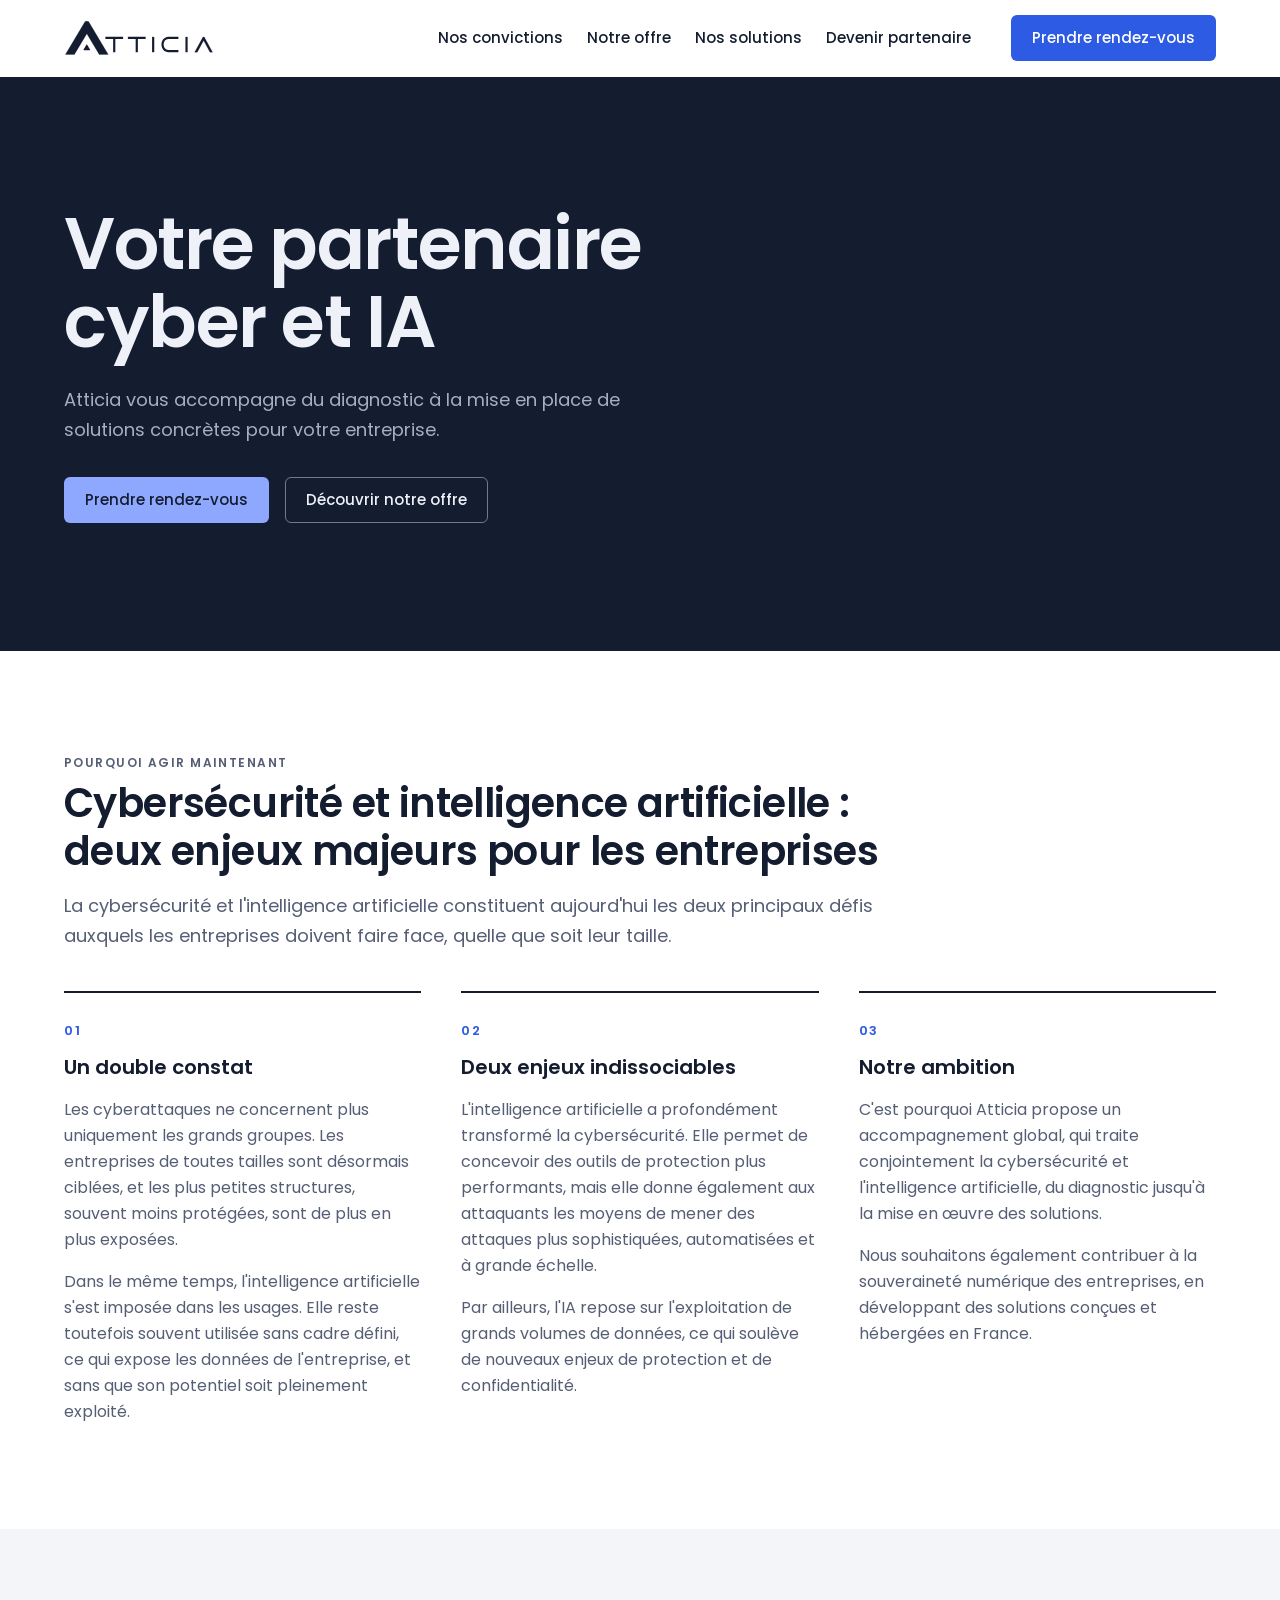
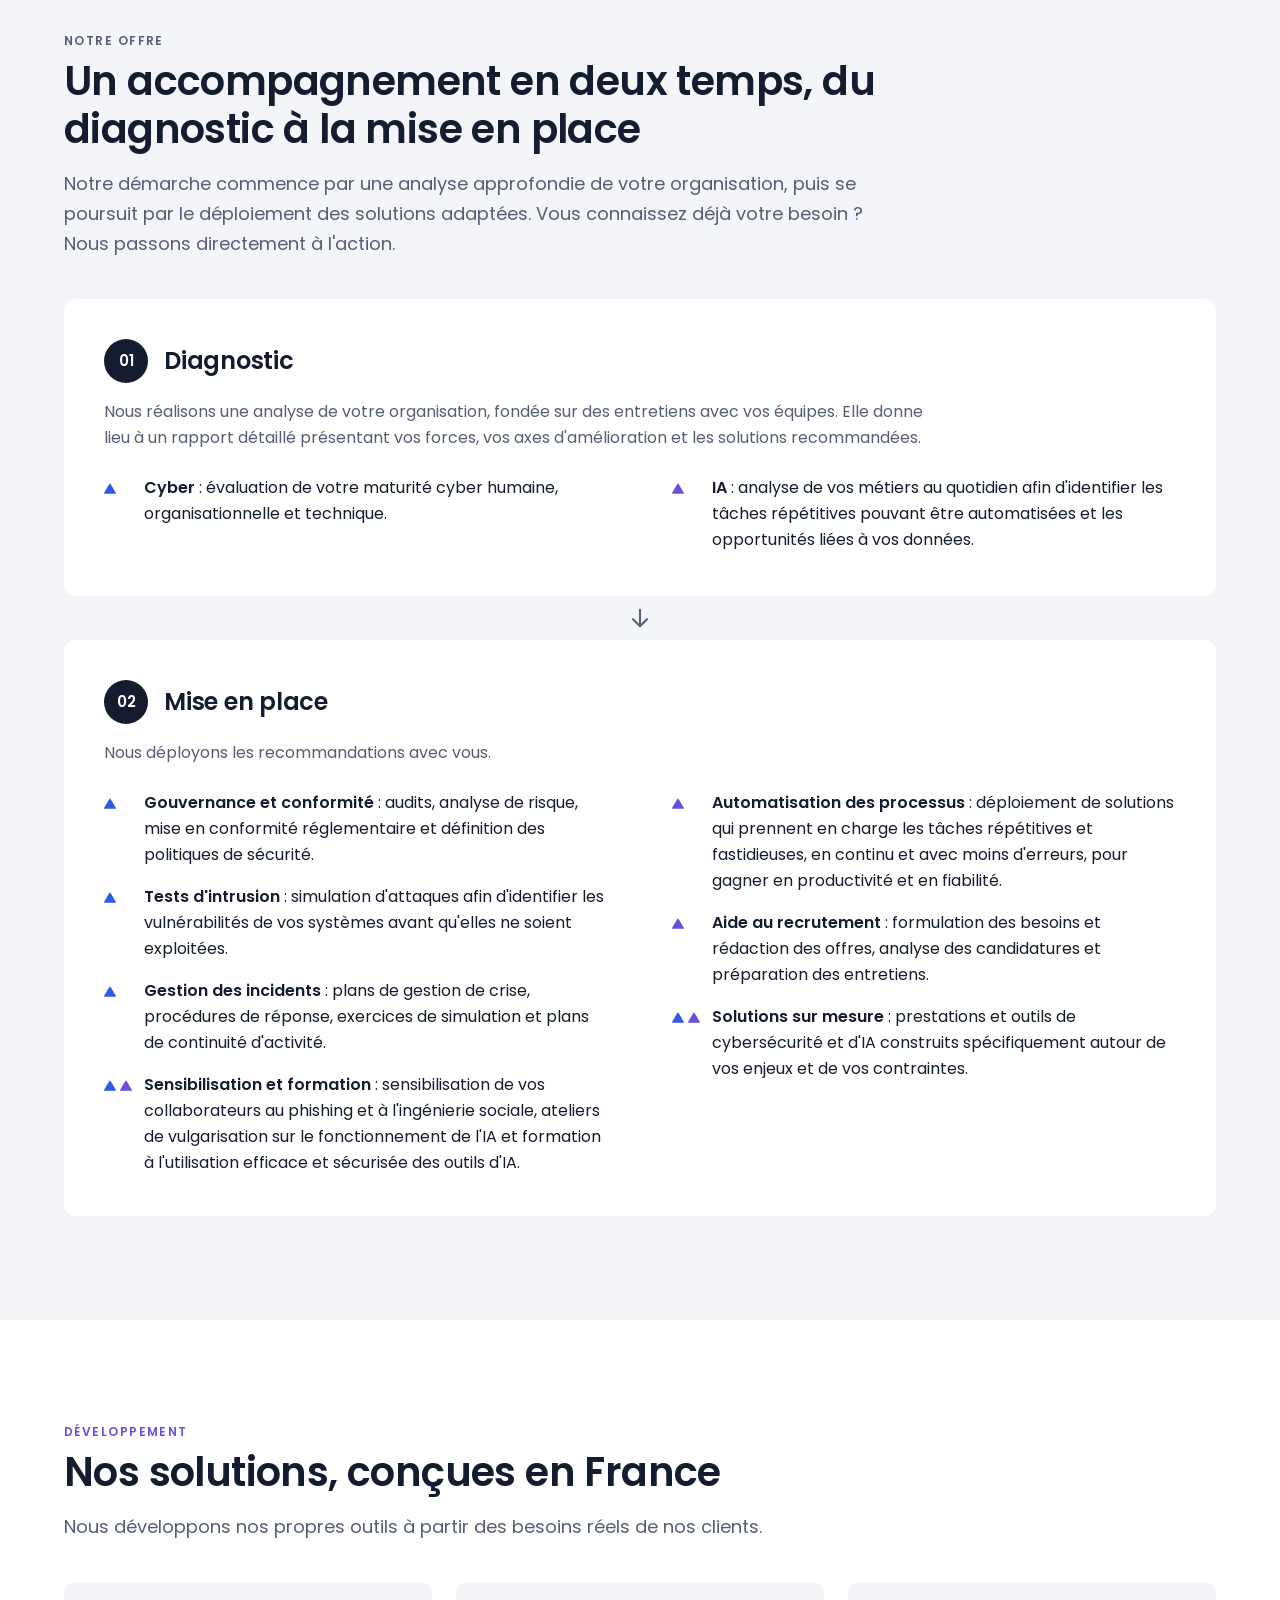
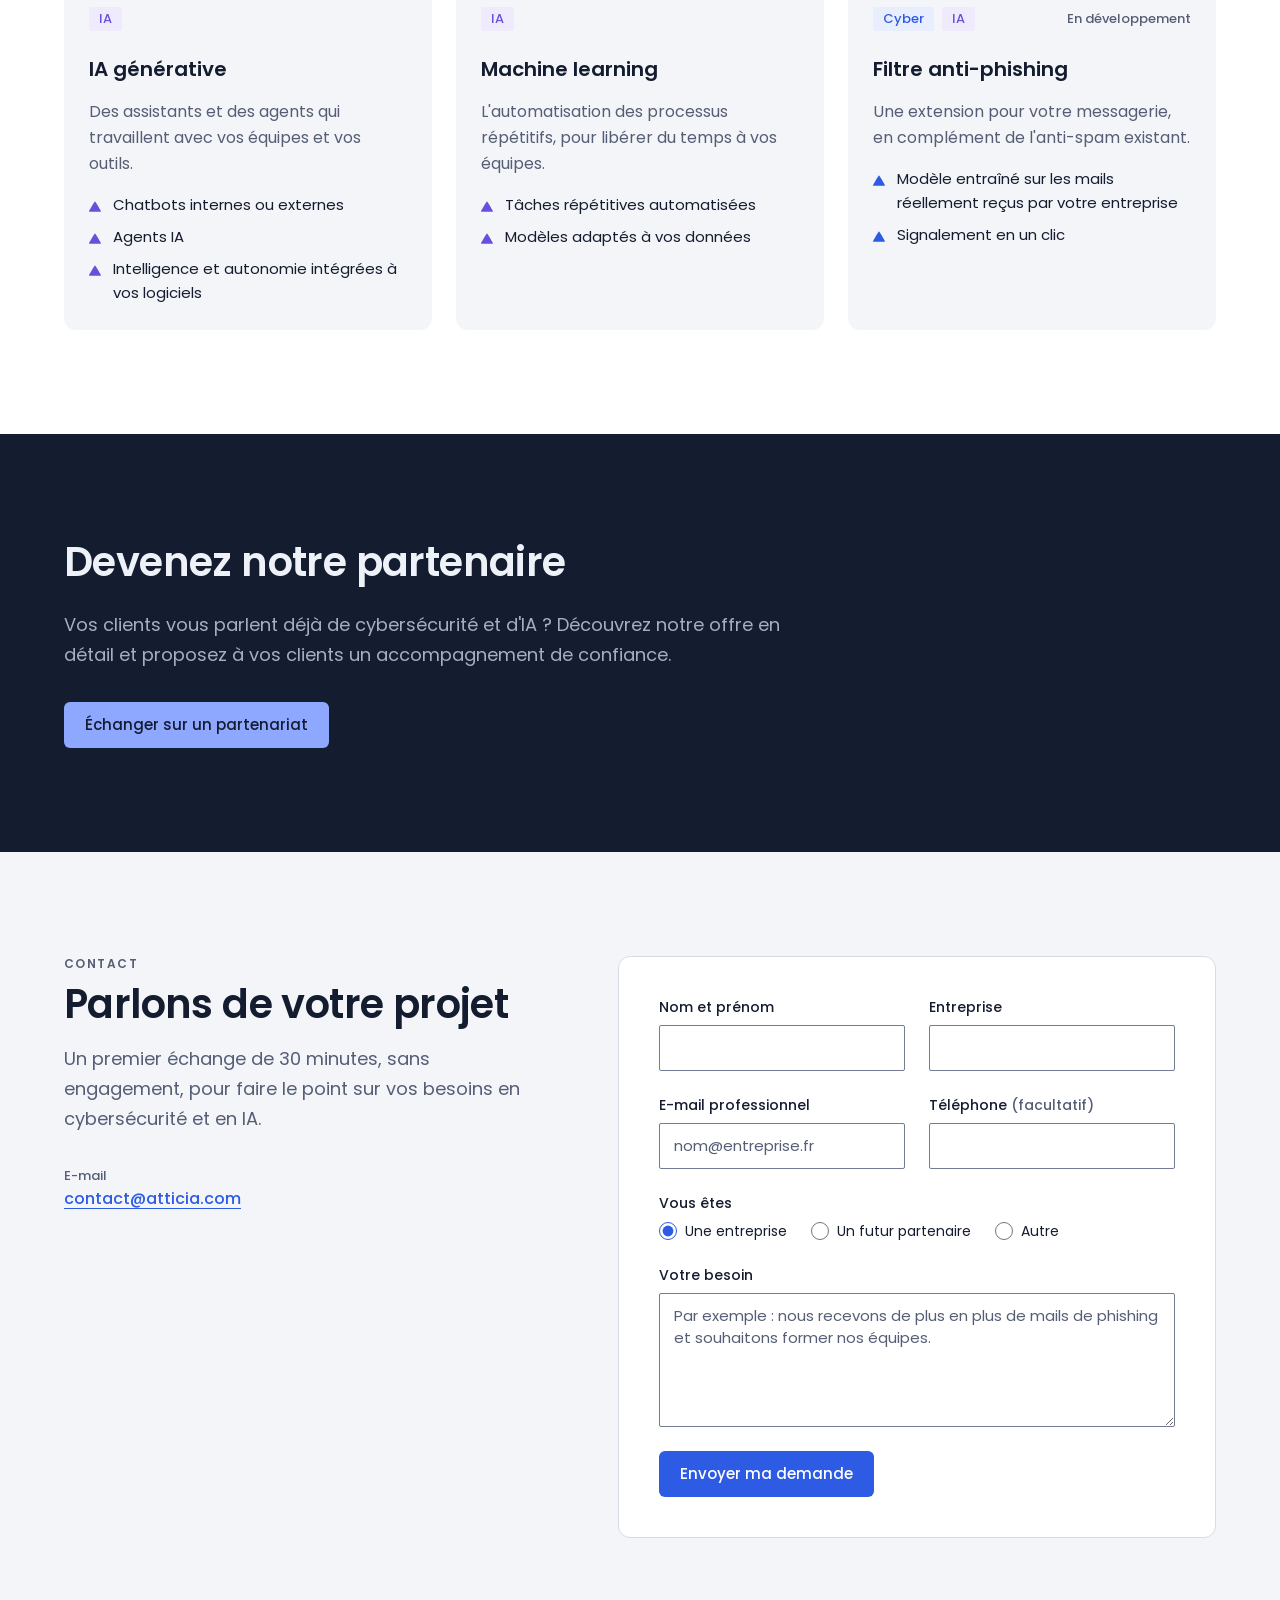
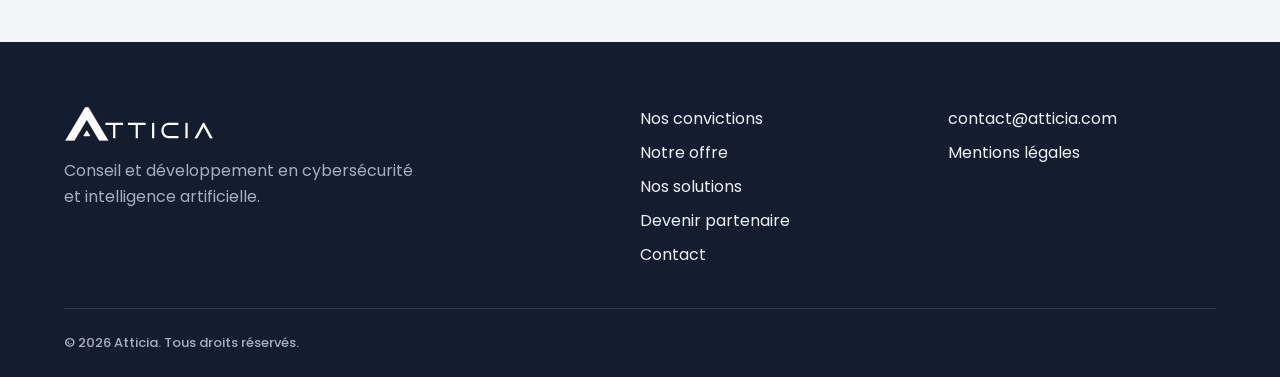
==== commit 609a42f8: "Add files via upload" ====
--- a/index.html
+++ b/index.html
@@ -3,14 +3,14 @@
 <head>
   <meta charset="utf-8">
   <meta name="viewport" content="width=device-width, initial-scale=1">
-  <title>Atticia · Cybersécurité et IA pour les TPE et PME</title>
-  <meta name="description" content="Atticia accompagne les TPE et PME en cybersécurité et en intelligence artificielle : diagnostic, mise en conformité, sensibilisation, automatisation, et des outils conçus et hébergés en France.">
+  <title>Atticia · Votre partenaire cyber et IA</title>
+  <meta name="description" content="Atticia accompagne les entreprises en cybersécurité et en intelligence artificielle, du diagnostic à la mise en place de solutions concrètes, avec des outils conçus et hébergés en France.">
   <meta name="theme-color" content="#141c30">
 
   <!-- Partage sur les réseaux (LinkedIn, etc.) -->
   <meta property="og:type" content="website">
-  <meta property="og:title" content="Atticia · Cybersécurité et IA pour les TPE et PME">
-  <meta property="og:description" content="Conseil et outils en cybersécurité et IA, conçus et hébergés en France.">
+  <meta property="og:title" content="Atticia · Votre partenaire cyber et IA">
+  <meta property="og:description" content="Conseil et solutions en cybersécurité et intelligence artificielle, conçues et hébergées en France.">
   <meta property="og:locale" content="fr_FR">
 
   <link rel="icon" href="assets/favicon.svg" type="image/svg+xml">
@@ -24,13 +24,12 @@
   <link rel="stylesheet" href="css/sections.css">
 
   <script src="js/navigation.js" defer></script>
-  <script src="js/onglets.js" defer></script>
   <script src="js/apparition.js" defer></script>
   <script src="js/contact.js" defer></script>
 </head>
 <body>
 
-  <!-- Le triangle du logo, réutilisé comme puce et motif -->
+  <!-- Le triangle du logo, réutilisé comme puce -->
   <svg width="0" height="0" style="position:absolute" aria-hidden="true" focusable="false">
     <symbol id="triangle" viewBox="180 325.38 29.84 25.7">
       <path d="M194.92,325.41c0-1.04,16.09,25.93,14.85,24.89,1.24,1.04-30.94,1.04-29.7,0-1.24,1.04,14.85-25.93,14.85-24.89Z"/>
@@ -52,10 +51,10 @@
 
       <nav class="navigation" id="navigation" aria-label="Navigation principale">
         <ul role="list" class="navigation__liste">
+          <li><a href="#convictions">Nos convictions</a></li>
           <li><a href="#offre">Notre offre</a></li>
           <li><a href="#solutions">Nos solutions</a></li>
           <li><a href="#partenaires">Devenir partenaire</a></li>
-          <li><a href="#equipe">Qui sommes-nous</a></li>
         </ul>
         <a class="bouton bouton--principal navigation__cta" href="#contact">Prendre rendez-vous</a>
       </nav>
@@ -66,205 +65,104 @@
 
     <!-- ==================================================== ACCUEIL ===== -->
     <section class="accueil" id="accueil" data-theme="sombre" aria-labelledby="accueil-titre">
-      <div class="conteneur accueil__grille">
+      <div class="conteneur">
         <div class="accueil__texte">
-          <p class="surtitre surtitre--cyber">Cybersécurité et IA pour les TPE et PME</p>
-          <h1 class="display" id="accueil-titre">Protégez votre entreprise.<br>Accélérez avec l'IA.</h1>
+          <h1 class="display accueil__titre" id="accueil-titre">Votre partenaire cyber et IA</h1>
           <p class="corps-large douce accueil__chapeau">
-            Atticia vous accompagne du diagnostic à la mise en place des solutions, avec des outils conçus et hébergés en France.
+            Atticia vous accompagne du diagnostic à la mise en place de solutions concrètes pour votre entreprise.
           </p>
           <div class="accueil__actions">
             <a class="bouton bouton--principal" href="#contact">Prendre rendez-vous</a>
             <a class="bouton bouton--secondaire" href="#offre">Découvrir notre offre</a>
           </div>
-          <ul role="list" class="accueil__garanties">
-            <li><svg class="puce puce--bleu" aria-hidden="true"><use href="#triangle"/></svg>Outils hébergés en France</li>
-            <li><svg class="puce puce--bleu" aria-hidden="true"><use href="#triangle"/></svg>Référentiels NIST et ISO</li>
-            <li><svg class="puce puce--violet" aria-hidden="true"><use href="#triangle"/></svg>IA sans fuite de données</li>
-          </ul>
         </div>
-
-        <div class="accueil__visuel" aria-hidden="true">
-          <svg viewBox="0 0 480 440" class="composition">
-            <rect class="composition__dalle" x="0" y="0" width="216" height="416" rx="2"/>
-            <rect class="composition__bleu" x="232" y="120" width="136" height="296" rx="2"/>
-            <rect class="composition__pale" x="384" y="0" width="96" height="200" rx="2"/>
-            <rect class="composition__violet" x="384" y="216" width="96" height="200" rx="2"/>
-            <g class="composition__triangles">
-              <use href="#triangle" x="96" y="180" width="24" height="21"/>
-              <use href="#triangle" x="80" y="210" width="24" height="21"/><use href="#triangle" x="112" y="210" width="24" height="21"/>
-              <use href="#triangle" x="64" y="240" width="24" height="21"/><use href="#triangle" x="96" y="240" width="24" height="21"/><use href="#triangle" x="128" y="240" width="24" height="21"/>
-              <use href="#triangle" x="48" y="270" width="24" height="21"/><use href="#triangle" x="80" y="270" width="24" height="21"/><use href="#triangle" x="112" y="270" width="24" height="21"/><use href="#triangle" x="144" y="270" width="24" height="21"/>
-              <use href="#triangle" x="32" y="300" width="24" height="21"/><use href="#triangle" x="64" y="300" width="24" height="21"/><use href="#triangle" x="96" y="300" width="24" height="21"/><use href="#triangle" x="128" y="300" width="24" height="21"/><use href="#triangle" x="160" y="300" width="24" height="21"/>
-            </g>
-          </svg>
+      </div>
+    </section>
+
+    <!-- ================================================ CONVICTIONS ===== -->
+    <section class="section" id="convictions" aria-labelledby="convictions-titre">
+      <div class="conteneur convictions">
+        <header class="convictions__entete apparition">
+          <p class="surtitre">Pourquoi agir maintenant</p>
+          <h2 class="titre-1" id="convictions-titre">Cybersécurité et intelligence artificielle : deux enjeux majeurs pour les entreprises</h2>
+          <p class="corps-large douce">
+            La cybersécurité et l'intelligence artificielle constituent aujourd'hui les deux principaux défis auxquels les entreprises doivent faire face, quelle que soit leur taille.
+          </p>
+        </header>
+
+        <div class="convictions__corps">
+          <article class="conviction apparition">
+            <h3 class="conviction__titre"><span class="conviction__numero">01</span>Un double constat</h3>
+            <p>Les cyberattaques ne concernent plus uniquement les grands groupes. Les entreprises de toutes tailles sont désormais ciblées, et les plus petites structures, souvent moins protégées, sont de plus en plus exposées.</p>
+            <p>Dans le même temps, l'intelligence artificielle s'est imposée dans les usages. Elle reste toutefois souvent utilisée sans cadre défini, ce qui expose les données de l'entreprise, et sans que son potentiel soit pleinement exploité.</p>
+          </article>
+
+          <article class="conviction apparition">
+            <h3 class="conviction__titre"><span class="conviction__numero">02</span>Deux enjeux indissociables</h3>
+            <p>L'intelligence artificielle a profondément transformé la cybersécurité. Elle permet de concevoir des outils de protection plus performants, mais elle donne également aux attaquants les moyens de mener des attaques plus sophistiquées, automatisées et à grande échelle.</p>
+            <p>Par ailleurs, l'IA repose sur l'exploitation de grands volumes de données, ce qui soulève de nouveaux enjeux de protection et de confidentialité.</p>
+          </article>
+
+          <article class="conviction apparition">
+            <h3 class="conviction__titre"><span class="conviction__numero">03</span>Notre ambition</h3>
+            <p>C'est pourquoi Atticia propose un accompagnement global, qui traite conjointement la cybersécurité et l'intelligence artificielle, du diagnostic jusqu'à la mise en œuvre des solutions.</p>
+            <p>Nous souhaitons également contribuer à la souveraineté numérique des entreprises, en développant des solutions conçues et hébergées en France.</p>
+          </article>
         </div>
       </div>
     </section>
 
-    <!-- ===================================================== ENJEUX ===== -->
-    <section class="section" id="enjeux" aria-labelledby="enjeux-titre">
+    <!-- ====================================================== OFFRE ===== -->
+    <section class="section section--alt" id="offre" aria-labelledby="offre-titre">
       <div class="conteneur">
-        <header class="section__entete apparition">
-          <p class="surtitre">Pourquoi agir maintenant</p>
-          <h2 class="titre-1" id="enjeux-titre">Les TPE et PME sont devenues des cibles</h2>
+        <header class="offre__entete apparition">
+          <p class="surtitre">Notre offre</p>
+          <h2 class="titre-1" id="offre-titre">Un accompagnement en deux temps, du diagnostic à la mise en place</h2>
           <p class="corps-large douce">
-            Moins équipées que les grands groupes, elles sont plus exposées aux attaques, tout en ayant beaucoup à gagner avec l'intelligence artificielle.
+            Notre démarche commence par une analyse approfondie de votre organisation, puis se poursuit par le déploiement des solutions adaptées. Vous connaissez déjà votre besoin ? Nous passons directement à l'action.
           </p>
         </header>
 
-        <ul role="list" class="grille-3">
-          <li class="carte apparition">
-            <span class="pastille pastille--cyber">Cyber</span>
-            <h3 class="titre-3">Des attaques plus nombreuses</h3>
-            <p class="douce">Phishing, fraude au président, rançongiciels : une seule erreur peut bloquer l'activité, coûter cher et entamer la confiance de vos clients.</p>
-          </li>
-          <li class="carte apparition">
-            <span class="pastille pastille--cyber">Conformité</span>
-            <h3 class="titre-3">Des obligations qui se renforcent</h3>
-            <p class="douce">RGPD, exigences des régulateurs pour les secteurs comme la banque et l'assurance : la non-conformité expose à des sanctions financières.</p>
-          </li>
-          <li class="carte apparition">
-            <span class="pastille pastille--ia">IA</span>
-            <h3 class="titre-3">Une opportunité à saisir, avec méthode</h3>
-            <p class="douce">L'IA peut accélérer et automatiser vos processus. Utilisée sans cadre, elle peut aussi exposer vos données.</p>
-          </li>
-        </ul>
-      </div>
-    </section>
-
-    <!-- ================================================= CYBER × IA ===== -->
-    <section class="section section--alt" id="approche" aria-labelledby="approche-titre">
-      <div class="conteneur approche">
-        <div class="approche__texte apparition">
-          <p class="surtitre">Notre approche</p>
-          <h2 class="titre-1" id="approche-titre">Cyber et IA, indissociables</h2>
-          <p class="corps-large douce">
-            Les données sont au cœur des deux. Nous traitons l'IA avec une connaissance cyber, et la cyber avec une connaissance IA.
-          </p>
-          <div class="approche__colonnes">
-            <div>
-              <h3 class="titre-3"><span class="texte-ia">L'IA</span> a besoin de la cyber</h3>
-              <p class="douce">Un modèle s'appuie sur de grandes quantités de données qu'il faut stocker et protéger. Un usage non encadré peut provoquer des fuites.</p>
-            </div>
-            <div>
-              <h3 class="titre-3"><span class="texte-cyber">La cyber</span> a besoin de l'IA</h3>
-              <p class="douce">Filtres anti-spam, détection des menaces, attaques générées par IA : se défendre aujourd'hui demande de comprendre l'IA.</p>
-            </div>
-          </div>
+        <div class="parcours">
+          <article class="parcours__etape apparition">
+            <div class="parcours__tete"><span class="parcours__numero">01</span><h3>Diagnostic</h3></div>
+            <p class="douce">Nous réalisons une analyse de votre organisation, fondée sur des entretiens avec vos équipes. Elle donne lieu à un rapport détaillé présentant vos forces, vos axes d'amélioration et les solutions recommandées.</p>
+            <ul role="list" class="liste-puces liste-puces--colonnes">
+              <li><span class="repere"><svg class="puce puce--bleu" aria-hidden="true"><use href="#triangle"/></svg></span><span><strong>Cyber</strong> : évaluation de votre maturité cyber humaine, organisationnelle et technique.</span></li>
+              <li><span class="repere"><svg class="puce puce--violet" aria-hidden="true"><use href="#triangle"/></svg></span><span><strong>IA</strong> : analyse de vos métiers au quotidien afin d'identifier les tâches répétitives pouvant être automatisées et les opportunités liées à vos données.</span></li>
+            </ul>
+          </article>
+
+          <div class="parcours__fleche" aria-hidden="true">
+            <svg width="28" height="28" viewBox="0 0 24 24" fill="none" stroke="currentColor" stroke-width="1.75" stroke-linecap="round" stroke-linejoin="round"><path d="M12 5v14M6 13l6 6 6-6"/></svg>
+          </div>
+
+          <article class="parcours__etape apparition">
+            <div class="parcours__tete"><span class="parcours__numero">02</span><h3>Mise en place</h3></div>
+            <p class="douce">Nous déployons les recommandations avec vous.</p>
+            <ul role="list" class="liste-puces liste-puces--colonnes">
+              <li><span class="repere"><svg class="puce puce--bleu" aria-hidden="true"><use href="#triangle"/></svg></span><span><strong>Gouvernance et conformité</strong> : audits, analyse de risque, mise en conformité réglementaire et définition des politiques de sécurité.</span></li>
+              <li><span class="repere"><svg class="puce puce--bleu" aria-hidden="true"><use href="#triangle"/></svg></span><span><strong>Tests d'intrusion</strong> : simulation d'attaques afin d'identifier les vulnérabilités de vos systèmes avant qu'elles ne soient exploitées.</span></li>
+              <li><span class="repere"><svg class="puce puce--bleu" aria-hidden="true"><use href="#triangle"/></svg></span><span><strong>Gestion des incidents</strong> : plans de gestion de crise, procédures de réponse, exercices de simulation et plans de continuité d'activité.</span></li>
+              <li><span class="repere"><svg class="puce puce--bleu" aria-hidden="true"><use href="#triangle"/></svg><svg class="puce puce--violet" aria-hidden="true"><use href="#triangle"/></svg></span><span><strong>Sensibilisation et formation</strong> : sensibilisation de vos collaborateurs au phishing et à l'ingénierie sociale, ateliers de vulgarisation sur le fonctionnement de l'IA et formation à l'utilisation efficace et sécurisée des outils d'IA.</span></li>
+              <li><span class="repere"><svg class="puce puce--violet" aria-hidden="true"><use href="#triangle"/></svg></span><span><strong>Automatisation des processus</strong> : déploiement de solutions qui prennent en charge les tâches répétitives et fastidieuses, en continu et avec moins d'erreurs, pour gagner en productivité et en fiabilité.</span></li>
+              <li><span class="repere"><svg class="puce puce--violet" aria-hidden="true"><use href="#triangle"/></svg></span><span><strong>Aide au recrutement</strong> : formulation des besoins et rédaction des offres, analyse des candidatures et préparation des entretiens.</span></li>
+              <li><span class="repere"><svg class="puce puce--bleu" aria-hidden="true"><use href="#triangle"/></svg><svg class="puce puce--violet" aria-hidden="true"><use href="#triangle"/></svg></span><span><strong>Solutions sur mesure</strong> : prestations et outils de cybersécurité et d'IA construits spécifiquement autour de vos enjeux et de vos contraintes.</span></li>
+            </ul>
+          </article>
         </div>
 
-        <figure class="approche__schema apparition" aria-label="Deux ensembles qui se croisent : la cybersécurité et l'IA, avec la protection des données au centre">
-          <svg viewBox="0 0 520 360" role="img" aria-hidden="true">
-            <defs><clipPath id="clip-cyber"><circle cx="180" cy="180" r="150"/></clipPath></defs>
-            <circle class="schema__cyber" cx="180" cy="180" r="150"/>
-            <circle class="schema__ia" cx="340" cy="180" r="150"/>
-            <circle class="schema__centre" cx="340" cy="180" r="150" clip-path="url(#clip-cyber)"/>
-            <text class="schema__titre schema__titre--cyber" x="110" y="138" text-anchor="middle">Cyber</text>
-            <text class="schema__mot" x="110" y="176" text-anchor="middle">Audit</text>
-            <text class="schema__mot" x="110" y="200" text-anchor="middle">Conformité</text>
-            <text class="schema__mot" x="110" y="224" text-anchor="middle">Sensibilisation</text>
-            <text class="schema__titre schema__titre--ia" x="410" y="138" text-anchor="middle">IA</text>
-            <text class="schema__mot" x="410" y="176" text-anchor="middle">Automatisation</text>
-            <text class="schema__mot" x="410" y="200" text-anchor="middle">Données</text>
-            <text class="schema__mot" x="410" y="224" text-anchor="middle">Chatbot local</text>
-            <text class="schema__mot schema__mot--centre" x="260" y="176" text-anchor="middle">Données</text>
-            <text class="schema__mot schema__mot--centre" x="260" y="198" text-anchor="middle">protégées</text>
-          </svg>
-        </figure>
-      </div>
-    </section>
-
-    <!-- ====================================================== OFFRE ===== -->
-    <section class="section" id="offre" aria-labelledby="offre-titre">
-      <div class="conteneur">
-        <header class="section__entete apparition">
-          <p class="surtitre">Notre offre</p>
-          <h2 class="titre-1" id="offre-titre">Du diagnostic à la mise en place</h2>
-          <p class="corps-large douce">
-            Une offre complète en deux temps. Vous connaissez déjà votre besoin, un outil ou une formation ? Nous passons directement à l'action.
-          </p>
-        </header>
-
-        <ol role="list" class="etapes">
-          <li class="etape apparition">
-            <span class="etape__numero">01</span>
-            <h3 class="titre-2">Diagnostic</h3>
-            <p class="douce">Entretiens et analyse de votre organisation. Vous recevez un rapport détaillé de vos forces, de vos faiblesses et des solutions à mettre en place.</p>
-            <ul role="list" class="liste-puces">
-              <li><svg class="puce puce--bleu" aria-hidden="true"><use href="#triangle"/></svg><span><strong>Cyber</strong> : évaluation de votre maturité humaine, organisationnelle et technique, selon les référentiels NIST et ISO.</span></li>
-              <li><svg class="puce puce--violet" aria-hidden="true"><use href="#triangle"/></svg><span><strong>IA</strong> : identification des processus à accélérer ou à automatiser, et des opportunités liées à vos données.</span></li>
-            </ul>
-          </li>
-          <li class="etape apparition">
-            <span class="etape__numero">02</span>
-            <h3 class="titre-2">Mise en place</h3>
-            <p class="douce">Nous déployons les recommandations avec vous, ou vous les mettez en œuvre en interne : vous choisissez.</p>
-            <ul role="list" class="liste-puces">
-              <li><svg class="puce puce--bleu" aria-hidden="true"><use href="#triangle"/></svg><span>Solutions humaines, organisationnelles et technologiques.</span></li>
-              <li><svg class="puce puce--bleu" aria-hidden="true"><use href="#triangle"/></svg><span>Nos propres outils, ou des solutions françaises et européennes sélectionnées.</span></li>
-              <li><svg class="puce puce--bleu" aria-hidden="true"><use href="#triangle"/></svg><span>Des partenaires spécialisés pour les missions pointues, comme les tests d'intrusion.</span></li>
-            </ul>
-          </li>
-        </ol>
-
-        <!-- Prestations, en onglets -->
-        <div class="prestations apparition">
-          <h3 class="titre-2 prestations__titre">Nos prestations</h3>
-          <div class="onglets" data-onglets>
-            <div class="onglets__liste" role="tablist" aria-label="Domaines de prestations">
-              <button class="onglet onglet--cyber" role="tab" id="onglet-cyber" aria-controls="panneau-cyber" aria-selected="true">Cybersécurité</button>
-              <button class="onglet onglet--ia" role="tab" id="onglet-ia" aria-controls="panneau-ia" aria-selected="false" tabindex="-1">Intelligence artificielle</button>
-            </div>
-
-            <div class="onglets__panneau" role="tabpanel" id="panneau-cyber" aria-labelledby="onglet-cyber" tabindex="0">
-              <ul role="list" class="grille-prestations">
-                <li><h4>Audit et analyse de risque</h4><p>Audit ISO, analyse de risque, priorisation des actions.</p></li>
-                <li><h4>Mise en conformité</h4><p>RGPD, exigences des secteurs réglementés comme la banque et l'assurance.</p></li>
-                <li><h4>Sensibilisation</h4><p>Phishing, ingénierie sociale, mots de passe : former vos équipes aux bons réflexes.</p></li>
-                <li><h4>Tests de phishing</h4><p>Campagnes simulées et régulières pour mesurer et faire progresser la vigilance.</p></li>
-                <li><h4>Politiques de sécurité</h4><p>Mots de passe, gestion des droits d'accès, processus de sécurité.</p></li>
-                <li><h4>Gestion des incidents</h4><p>Plan de gestion de crise, playbooks, exercices de simulation, plan de continuité.</p></li>
-              </ul>
-            </div>
-
-            <div class="onglets__panneau" role="tabpanel" id="panneau-ia" aria-labelledby="onglet-ia" tabindex="0" hidden>
-              <ul role="list" class="grille-prestations">
-                <li><h4>Sensibilisation à l'IA</h4><p>Protection des données, limites et risques de l'IA, deepfakes.</p></li>
-                <li><h4>Automatisation</h4><p>Identifier les processus qui peuvent être accélérés ou automatisés.</p></li>
-                <li><h4>Stratégie de la donnée</h4><p>Exploiter vos données, de la collecte aux modèles d'IA et à la visualisation.</p></li>
-                <li><h4>Solutions sur mesure</h4><p>Des outils d'IA conçus pour vos besoins, sans exposer vos données.</p></li>
-              </ul>
-            </div>
-          </div>
-        </div>
-
-        <!-- Le cycle complet -->
-        <div class="cycle apparition">
-          <div class="cycle__texte">
-            <h3 class="titre-2">Nous couvrons tout le cycle</h3>
-            <p class="douce">Limiter les risques en amont, détecter une attaque quand elle survient, en limiter les dégâts et redémarrer vite.</p>
-          </div>
-          <ol role="list" class="cycle__etapes">
-            <li>Gouverner</li>
-            <li>Identifier</li>
-            <li>Protéger</li>
-            <li>Détecter</li>
-            <li>Répondre</li>
-            <li>Rétablir</li>
-          </ol>
-        </div>
       </div>
     </section>
 
     <!-- =================================================== SOLUTIONS ===== -->
-    <section class="section section--alt" id="solutions" aria-labelledby="solutions-titre">
+    <section class="section" id="solutions" aria-labelledby="solutions-titre">
       <div class="conteneur">
         <header class="section__entete apparition">
           <p class="surtitre surtitre--ia">Développement</p>
           <h2 class="titre-1" id="solutions-titre">Nos solutions, conçues en France</h2>
           <p class="corps-large douce">
-            Nous développons nos propres outils à partir des besoins réels de nos clients, pour contribuer à la souveraineté numérique des entreprises françaises.
+            Nous développons nos propres outils à partir des besoins réels de nos clients.
           </p>
         </header>
 
@@ -272,13 +170,24 @@
           <li class="carte carte--solution apparition">
             <div class="carte__haut">
               <span class="pastille pastille--ia">IA</span>
-              <span class="statut statut--dispo">Disponible</span>
-            </div>
-            <h3 class="titre-3">Chatbot local</h3>
-            <p class="douce">Un assistant qui s'appuie sur la documentation de votre entreprise, installé chez vous.</p>
+            </div>
+            <h3 class="titre-3">IA générative</h3>
+            <p class="douce">Des assistants et des agents qui travaillent avec vos équipes et vos outils.</p>
             <ul role="list" class="liste-puces liste-puces--compacte">
-              <li><svg class="puce puce--violet" aria-hidden="true"><use href="#triangle"/></svg><span>Aucune transmission dans le cloud</span></li>
-              <li><svg class="puce puce--violet" aria-hidden="true"><use href="#triangle"/></svg><span>Accès sécurisés</span></li>
+              <li><svg class="puce puce--violet" aria-hidden="true"><use href="#triangle"/></svg><span>Chatbots internes ou externes</span></li>
+              <li><svg class="puce puce--violet" aria-hidden="true"><use href="#triangle"/></svg><span>Agents IA</span></li>
+              <li><svg class="puce puce--violet" aria-hidden="true"><use href="#triangle"/></svg><span>Intelligence et autonomie intégrées à vos logiciels</span></li>
+            </ul>
+          </li>
+          <li class="carte carte--solution apparition">
+            <div class="carte__haut">
+              <span class="pastille pastille--ia">IA</span>
+            </div>
+            <h3 class="titre-3">Machine learning</h3>
+            <p class="douce">L'automatisation des processus répétitifs, pour libérer du temps à vos équipes.</p>
+            <ul role="list" class="liste-puces liste-puces--compacte">
+              <li><svg class="puce puce--violet" aria-hidden="true"><use href="#triangle"/></svg><span>Tâches répétitives automatisées</span></li>
+              <li><svg class="puce puce--violet" aria-hidden="true"><use href="#triangle"/></svg><span>Modèles adaptés à vos données</span></li>
             </ul>
           </li>
           <li class="carte carte--solution apparition">
@@ -294,94 +203,18 @@
               <li><svg class="puce puce--bleu" aria-hidden="true"><use href="#triangle"/></svg><span>Signalement en un clic</span></li>
             </ul>
           </li>
-          <li class="carte carte--solution apparition">
-            <div class="carte__haut">
-              <span class="pastille pastille--cyber">Cyber</span>
-              <span class="statut">En développement</span>
-            </div>
-            <h3 class="titre-3">Campagnes de phishing</h3>
-            <p class="douce">Des simulations régulières pour mesurer la vigilance de vos équipes et suivre leurs progrès.</p>
-            <ul role="list" class="liste-puces liste-puces--compacte">
-              <li><svg class="puce puce--bleu" aria-hidden="true"><use href="#triangle"/></svg><span>Campagnes programmées</span></li>
-              <li><svg class="puce puce--bleu" aria-hidden="true"><use href="#triangle"/></svg><span>Suivi de la maturité des collaborateurs</span></li>
-            </ul>
-          </li>
         </ul>
       </div>
     </section>
 
     <!-- ================================================= PARTENAIRES ===== -->
     <section class="section partenaires" id="partenaires" data-theme="sombre" aria-labelledby="partenaires-titre">
-      <div class="conteneur partenaires__grille">
-        <div class="apparition">
-          <p class="surtitre surtitre--cyber">Experts-comptables, ESN, conseils</p>
-          <h2 class="titre-1" id="partenaires-titre">Devenez notre partenaire</h2>
-          <p class="corps-large douce">
-            Vos clients vous parlent déjà de fraude, de RGPD et d'IA. Proposez-leur un accompagnement de confiance, et soyez rémunéré pour chaque mission.
-          </p>
-          <a class="bouton bouton--principal partenaires__cta" href="#contact" data-profil="partenaire">Échanger sur un partenariat</a>
-        </div>
-
-        <ol role="list" class="partenaires__etapes apparition">
-          <li>
-            <span class="partenaires__numero">1</span>
-            <div>
-              <h3 class="titre-3">Un premier échange</h3>
-              <p class="douce">Nous présentons notre offre et comprenons les besoins de vos clients.</p>
-            </div>
-          </li>
-          <li>
-            <span class="partenaires__numero">2</span>
-            <div>
-              <h3 class="titre-3">Une convention de partenariat</h3>
-              <p class="douce">Un cadre clair, avec une commission sur les missions de conseil.</p>
-            </div>
-          </li>
-          <li>
-            <span class="partenaires__numero">3</span>
-            <div>
-              <h3 class="titre-3">Vous recommandez, nous accompagnons</h3>
-              <p class="douce">Un interlocuteur unique pour la cyber et l'IA, et des points réguliers sur les nouveautés.</p>
-            </div>
-          </li>
-        </ol>
-      </div>
-    </section>
-
-    <!-- ====================================================== ÉQUIPE ===== -->
-    <section class="section" id="equipe" aria-labelledby="equipe-titre">
-      <div class="conteneur">
-        <header class="section__entete apparition">
-          <p class="surtitre">Qui sommes-nous</p>
-          <h2 class="titre-1" id="equipe-titre">Deux frères, deux expertises complémentaires</h2>
-          <p class="corps-large douce">
-            Chacun sa spécialité, une formation commune qui nous permet d'intervenir sur les deux domaines.
-          </p>
-        </header>
-
-        <ul role="list" class="grille-2">
-          <!-- À COMPLÉTER : remplacez les initiales par une photo (<img>), le nom et le parcours -->
-          <li class="fondateur apparition">
-            <div class="fondateur__photo fondateur__photo--cyber" aria-hidden="true">
-              <svg><use href="#triangle"/></svg>
-            </div>
-            <div>
-              <p class="surtitre surtitre--cyber">Cybersécurité</p>
-              <h3 class="titre-3">Prénom Nom</h3>
-              <p class="douce">Cofondateur. Parcours, expériences et certifications en cybersécurité, sécurité de l'IA.</p>
-            </div>
-          </li>
-          <li class="fondateur apparition">
-            <div class="fondateur__photo fondateur__photo--ia" aria-hidden="true">
-              <svg><use href="#triangle"/></svg>
-            </div>
-            <div>
-              <p class="surtitre surtitre--ia">Intelligence artificielle</p>
-              <h3 class="titre-3">Prénom Nom</h3>
-              <p class="douce">Cofondateur. Parcours, expériences et projets en intelligence artificielle et en données.</p>
-            </div>
-          </li>
-        </ul>
+      <div class="conteneur partenaires__contenu apparition">
+        <h2 class="titre-1" id="partenaires-titre">Devenez notre partenaire</h2>
+        <p class="corps-large douce">
+          Vos clients vous parlent déjà de cybersécurité et d'IA ? Découvrez notre offre en détail et proposez à vos clients un accompagnement de confiance.
+        </p>
+        <a class="bouton bouton--principal" href="#contact" data-profil="partenaire">Échanger sur un partenariat</a>
       </div>
     </section>
 
@@ -397,16 +230,12 @@
           <ul role="list" class="contact__coordonnees">
             <li>
               <span class="legende douce">E-mail</span>
-              <a href="mailto:contact@atticia.fr">contact@atticia.fr</a>
-            </li>
-            <li>
-              <span class="legende douce">LinkedIn</span>
-              <a href="https://www.linkedin.com/" rel="noopener" target="_blank">Atticia sur LinkedIn</a>
+              <a href="mailto:contact@atticia.com">contact@atticia.com</a>
             </li>
           </ul>
         </div>
 
-        <form class="formulaire apparition" id="formulaire-contact" novalidate data-destinataire="contact@atticia.fr">
+        <form class="formulaire apparition" id="formulaire-contact" novalidate data-destinataire="contact@atticia.com">
           <div class="formulaire__ligne">
             <div class="champ">
               <label for="nom">Nom et prénom</label>
@@ -454,20 +283,19 @@
     <div class="conteneur pied__grille">
       <div class="pied__marque">
         <img src="assets/logo/atticia-logo-blanc.svg" alt="Atticia" width="150" height="36">
-        <p class="douce">Conseil et développement en cybersécurité et intelligence artificielle pour les TPE et PME.</p>
+        <p class="douce">Conseil et développement en cybersécurité et intelligence artificielle.</p>
       </div>
       <nav aria-label="Plan du site">
         <ul role="list" class="pied__liens">
+          <li><a href="#convictions">Nos convictions</a></li>
           <li><a href="#offre">Notre offre</a></li>
           <li><a href="#solutions">Nos solutions</a></li>
           <li><a href="#partenaires">Devenir partenaire</a></li>
-          <li><a href="#equipe">Qui sommes-nous</a></li>
           <li><a href="#contact">Contact</a></li>
         </ul>
       </nav>
       <ul role="list" class="pied__liens">
-        <li><a href="mailto:contact@atticia.fr">contact@atticia.fr</a></li>
-        <li><a href="https://www.linkedin.com/" rel="noopener" target="_blank">LinkedIn</a></li>
+        <li><a href="mailto:contact@atticia.com">contact@atticia.com</a></li>
         <li><a href="mentions-legales.html">Mentions légales</a></li>
       </ul>
     </div>
--- a/css/layout.css
+++ b/css/layout.css
@@ -160,7 +160,7 @@
   gap: var(--espace-5);
   padding-bottom: var(--espace-5);
 }
-.pied__marque { display: grid; gap: var(--espace-3); max-width: 360px; }
+.pied__marque { display: grid; align-content: start; gap: var(--espace-3); max-width: 360px; }
 .pied__marque img { width: 150px; height: auto; }
 .pied__liens { display: grid; align-content: start; gap: var(--espace-2); margin: 0; }
 .pied__liens a { color: var(--encre); text-decoration: none; }
--- a/css/components.css
+++ b/css/components.css
@@ -1,5 +1,5 @@
 /* ==========================================================================
-   Composants : boutons, cartes, pastilles, puces, onglets, formulaire
+   Composants : boutons, cartes, pastilles, puces, formulaire
    ========================================================================== */
 
 /* --- Boutons ---------------------------------------------------------------- */
@@ -34,6 +34,7 @@
 }
 .puce--bleu { fill: var(--bleu); }
 .puce--violet { fill: var(--violet); }
+.puce--nuit { fill: var(--encre); }
 
 .liste-puces { display: grid; gap: var(--espace-3); margin: 0; }
 .liste-puces li { display: flex; gap: 12px; align-items: flex-start; }
@@ -85,28 +86,6 @@
 .carte .pastille { justify-self: start; }
 .carte__haut { display: flex; align-items: center; gap: var(--espace-2); flex-wrap: wrap; }
 
-/* --- Onglets ---------------------------------------------------------------- */
-.onglets__liste {
-  display: flex;
-  gap: var(--espace-1);
-  border-bottom: 1px solid var(--filet);
-  margin-bottom: var(--espace-4);
-  overflow-x: auto;
-}
-.onglet {
-  padding: 12px var(--espace-3);
-  background: none;
-  border: 0;
-  font-size: 15px;
-  font-weight: 500;
-  color: var(--encre-douce);
-  cursor: pointer;
-  white-space: nowrap;
-}
-.onglet:hover { color: var(--encre); }
-.onglet--cyber[aria-selected="true"] { color: var(--bleu); box-shadow: inset 0 -2px 0 var(--bleu); }
-.onglet--ia[aria-selected="true"] { color: var(--violet); box-shadow: inset 0 -2px 0 var(--violet); }
-
 /* --- Formulaire ------------------------------------------------------------- */
 .formulaire {
   display: grid;
--- a/css/sections.css
+++ b/css/sections.css
@@ -3,226 +3,104 @@
    ========================================================================== */
 
 /* --- Accueil (thème sombre) ------------------------------------------------- */
-.accueil { padding-block: var(--espace-6) var(--espace-6); overflow: hidden; }
-.accueil__grille { display: grid; gap: var(--espace-5); align-items: center; }
-.accueil__texte { display: grid; gap: var(--espace-4); max-width: 640px; }
-.accueil__texte .surtitre { margin-bottom: calc(var(--espace-2) * -1); }
-.accueil__actions { display: flex; flex-wrap: wrap; gap: var(--espace-3); }
-.accueil__garanties {
-  display: flex;
-  flex-wrap: wrap;
-  gap: var(--espace-2) var(--espace-4);
-  margin: var(--espace-2) 0 0;
-  padding-top: var(--espace-4);
-  border-top: 1px solid var(--filet);
-  font-size: 14px;
-  line-height: 22px;
-  color: var(--encre-douce);
-}
-.accueil__garanties li { display: flex; gap: var(--espace-2); align-items: flex-start; }
-.accueil__garanties .puce { margin-top: 6px; }
-
-.accueil__visuel { display: none; }
-.composition { width: 100%; height: auto; }
-.composition__dalle { fill: var(--fond-alt); }
-.composition__bleu { fill: var(--bleu); }
-.composition__pale { fill: var(--bleu-pale); }
-.composition__violet { fill: var(--violet); }
-.composition__triangles { fill: var(--encre); }
+.accueil { padding-block: var(--espace-6); }
+.accueil__texte { display: grid; gap: var(--espace-4); max-width: 760px; }
+.accueil__titre { font-size: clamp(40px, 6.4vw, 72px); line-height: 1.08; }
+.accueil__chapeau { max-width: 620px; }
+.accueil__actions { display: flex; flex-wrap: wrap; gap: var(--espace-3); margin-top: var(--espace-2); }
 
 @media (min-width: 900px) {
-  .accueil { padding-block: var(--espace-7); }
-  .accueil__grille { grid-template-columns: minmax(0, 1.25fr) minmax(0, 1fr); gap: var(--espace-6); }
-  .accueil__visuel { display: block; }
+  .accueil { padding-block: 128px; }
 }
 
-/* --- Approche : cyber et IA ------------------------------------------------- */
-.approche { display: grid; gap: var(--espace-5); align-items: center; }
-.approche__texte { display: grid; gap: var(--espace-3); }
-.approche__texte .surtitre { margin-bottom: calc(var(--espace-2) * -1); }
-.approche__colonnes {
-  display: grid;
-  gap: var(--espace-4);
-  margin-top: var(--espace-3);
-  padding-top: var(--espace-4);
-  border-top: 1px solid var(--filet);
-}
-.approche__colonnes > div { display: grid; gap: var(--espace-2); }
-.approche__schema { max-width: 520px; width: 100%; justify-self: center; }
+/* --- Convictions : titre en haut, trois parties en colonnes dessous ------- */
+.convictions { display: grid; gap: var(--espace-5); }
+.convictions__entete { display: grid; gap: var(--espace-3); max-width: 820px; }
+.convictions__entete .surtitre { margin-bottom: calc(var(--espace-2) * -1); }
 
-.schema__cyber { fill: var(--bleu-pale); stroke: var(--bleu); stroke-width: 2; }
-.schema__ia { fill: var(--violet-pale); stroke: var(--violet); stroke-width: 2; }
-.schema__centre { fill: var(--encre); }
-.schema__titre { font-family: var(--font); font-size: 22px; font-weight: 600; }
-.schema__titre--cyber { fill: var(--bleu); }
-.schema__titre--ia { fill: var(--violet); }
-.schema__mot { font-family: var(--font); font-size: 14px; fill: var(--encre); }
-.schema__mot--centre { font-weight: 500; fill: var(--fond); }
-
-@media (min-width: 640px) {
-  .approche__colonnes { grid-template-columns: 1fr 1fr; }
-}
-@media (min-width: 1000px) {
-  .approche { grid-template-columns: minmax(0, 1.1fr) minmax(0, 1fr); gap: var(--espace-6); }
-}
-
-/* --- Offre : étapes --------------------------------------------------------- */
-.etapes {
-  display: grid;
-  gap: var(--espace-4);
-  margin: 0 0 var(--espace-6);
-}
-.etape {
+.convictions__corps { display: grid; gap: 0; }
+.conviction {
   display: grid;
   align-content: start;
   gap: var(--espace-3);
-  padding: var(--espace-4);
-  border-top: 2px solid var(--encre);
-  background: var(--fond-alt);
-  border-radius: 0 0 var(--rayon-l) var(--rayon-l);
+  padding-block: var(--espace-4);
+  border-top: 1px solid var(--filet);
 }
-.etape__numero {
-  font-size: 14px;
+.conviction p { color: var(--encre-douce); }
+.conviction__titre {
+  display: flex;
+  align-items: baseline;
+  gap: var(--espace-3);
+  font-size: 20px;
+  line-height: 28px;
   font-weight: 600;
-  letter-spacing: 0.12em;
-  color: var(--bleu);
 }
-.etape .liste-puces { margin-top: var(--espace-2); }
-
-@media (min-width: 800px) {
-  .etapes { grid-template-columns: 1fr 1fr; }
-  .etape { padding: var(--espace-5); }
-}
-
-/* --- Offre : prestations ---------------------------------------------------- */
-.prestations { margin-bottom: var(--espace-6); }
-.prestations__titre { margin-bottom: var(--espace-4); }
-.grille-prestations {
-  display: grid;
-  gap: 0 var(--espace-5);
-  margin: 0;
-}
-.grille-prestations li {
-  display: grid;
-  gap: var(--espace-1);
-  padding-block: var(--espace-3);
-  border-bottom: 1px solid var(--filet);
-}
-.grille-prestations h4 { font-size: 16px; line-height: 24px; font-weight: 600; margin: 0; }
-.grille-prestations p { color: var(--encre-douce); font-size: 15px; line-height: 24px; }
-
-@media (min-width: 700px) {
-  .grille-prestations { grid-template-columns: 1fr 1fr; }
-}
-@media (min-width: 1000px) {
-  .grille-prestations { grid-template-columns: repeat(3, 1fr); }
-}
-
-/* --- Offre : cycle ---------------------------------------------------------- */
-.cycle {
-  display: grid;
-  gap: var(--espace-4);
-  padding: var(--espace-4);
-  border: 1px solid var(--filet);
-  border-radius: var(--rayon-l);
-}
-.cycle__texte { display: grid; gap: var(--espace-2); max-width: 520px; }
-.cycle__etapes {
-  display: grid;
-  grid-template-columns: repeat(2, 1fr);
-  gap: var(--espace-2);
-  margin: 0;
-  counter-reset: cycle;
-}
-.cycle__etapes li {
-  counter-increment: cycle;
-  padding: 12px var(--espace-3);
-  background: var(--bleu-pale);
-  border-radius: var(--rayon-s);
-  font-weight: 500;
-  font-size: 15px;
-  color: var(--encre);
-}
-.cycle__etapes li::before {
-  content: counter(cycle, decimal-leading-zero);
-  display: block;
-  font-size: 12px;
-  line-height: 16px;
+.conviction__numero {
+  font-size: 13px;
   font-weight: 600;
   letter-spacing: 0.12em;
   color: var(--bleu);
 }
 
-@media (min-width: 640px) {
-  .cycle__etapes { grid-template-columns: repeat(3, 1fr); }
+@media (min-width: 1000px) {
+  .convictions__corps { grid-template-columns: repeat(3, minmax(0, 1fr)); gap: var(--espace-5); }
+  .conviction { padding-block: var(--espace-4) 0; border-top-width: 2px; border-top-color: var(--encre); }
+  .conviction__titre { flex-direction: column; gap: var(--espace-2); }
 }
-@media (min-width: 1000px) {
-  .cycle { grid-template-columns: minmax(0, 1fr) minmax(0, 2fr); align-items: center; padding: var(--espace-5); }
-  .cycle__etapes { grid-template-columns: repeat(6, 1fr); }
+
+/* --- Offre : diagnostic au-dessus de la mise en place -------------------- */
+.offre__entete { display: grid; gap: var(--espace-3); max-width: 820px; margin-bottom: var(--espace-5); }
+.offre__entete .surtitre { margin-bottom: calc(var(--espace-2) * -1); }
+
+.parcours { display: grid; gap: var(--espace-2); }
+.parcours__etape {
+  display: grid;
+  align-content: start;
+  gap: var(--espace-3);
+  padding: var(--espace-4);
+  background: var(--fond);
+  border-radius: var(--rayon-l);
+}
+.parcours__tete { display: flex; align-items: center; gap: var(--espace-3); }
+.parcours__tete h3 { font-size: 24px; line-height: 32px; font-weight: 600; letter-spacing: -0.01em; }
+.parcours__numero {
+  flex: none;
+  width: 44px;
+  height: 44px;
+  display: grid;
+  place-items: center;
+  border-radius: 50%;
+  background: var(--encre);
+  color: var(--fond);
+  font-size: 15px;
+  font-weight: 600;
+}
+.parcours__etape > p { max-width: 820px; }
+.parcours__etape .liste-puces { margin-top: var(--espace-2); }
+.parcours__fleche { display: grid; justify-items: center; color: var(--encre-douce); }
+
+/* Repère à largeur fixe : un triangle, ou deux quand la catégorie couvre cyber et IA */
+.repere { flex: none; display: inline-flex; gap: 4px; width: 28px; }
+.repere .puce { margin-top: 0.55em; }
+
+@media (min-width: 900px) {
+  .parcours__etape { padding: var(--espace-5); }
+  .liste-puces--colonnes { display: block; columns: 2; column-gap: var(--espace-6); }
+  .liste-puces--colonnes li { break-inside: avoid; margin-bottom: var(--espace-3); }
 }
 
 /* --- Solutions -------------------------------------------------------------- */
+.carte--solution { background: var(--fond-alt); border-color: transparent; }
 .carte--solution h3 { margin-top: var(--espace-2); }
 
 /* --- Partenaires (thème sombre) --------------------------------------------- */
-.partenaires__grille { display: grid; gap: var(--espace-5); align-items: start; }
-.partenaires__grille > div:first-child { display: grid; gap: var(--espace-3); max-width: 560px; }
-.partenaires__grille > div:first-child .surtitre { margin-bottom: calc(var(--espace-2) * -1); }
-.partenaires__cta { justify-self: start; margin-top: var(--espace-3); }
-
-.partenaires__etapes { display: grid; gap: 0; margin: 0; }
-.partenaires__etapes li {
-  display: flex;
+.partenaires__contenu {
+  display: grid;
+  justify-items: start;
   gap: var(--espace-4);
-  padding-block: var(--espace-4);
-  border-bottom: 1px solid var(--filet);
 }
-.partenaires__etapes li:first-child { border-top: 1px solid var(--filet); }
-.partenaires__etapes li > div { display: grid; gap: var(--espace-1); }
-.partenaires__numero {
-  flex: none;
-  width: 40px;
-  height: 40px;
-  display: grid;
-  place-items: center;
-  border: 1px solid var(--bleu);
-  border-radius: var(--rayon-m);
-  color: var(--bleu);
-  font-weight: 600;
-}
-
-@media (min-width: 900px) {
-  .partenaires__grille { grid-template-columns: 1fr 1fr; gap: var(--espace-6); }
-}
-
-/* --- Équipe ----------------------------------------------------------------- */
-.fondateur {
-  display: flex;
-  gap: var(--espace-4);
-  align-items: flex-start;
-  padding: var(--espace-4);
-  border: 1px solid var(--filet);
-  border-radius: var(--rayon-l);
-}
-.fondateur > div:last-child { display: grid; gap: var(--espace-2); }
-.fondateur__photo {
-  flex: none;
-  width: 96px;
-  height: 96px;
-  border-radius: var(--rayon-l);
-  display: grid;
-  place-items: center;
-  overflow: hidden;
-}
-.fondateur__photo img { width: 100%; height: 100%; object-fit: cover; }
-.fondateur__photo svg { width: 36px; height: 31px; }
-.fondateur__photo--cyber { background: var(--bleu-pale); fill: var(--bleu); }
-.fondateur__photo--ia { background: var(--violet-pale); fill: var(--violet); }
-
-@media (min-width: 900px) {
-  .fondateur { padding: var(--espace-5); }
-  .fondateur__photo { width: 120px; height: 120px; }
-}
+.partenaires__contenu > * { max-width: 720px; }
+.partenaires__contenu .bouton { margin-top: var(--espace-2); }
 
 /* --- Contact ---------------------------------------------------------------- */
 .contact { display: grid; gap: var(--espace-5); align-items: start; }
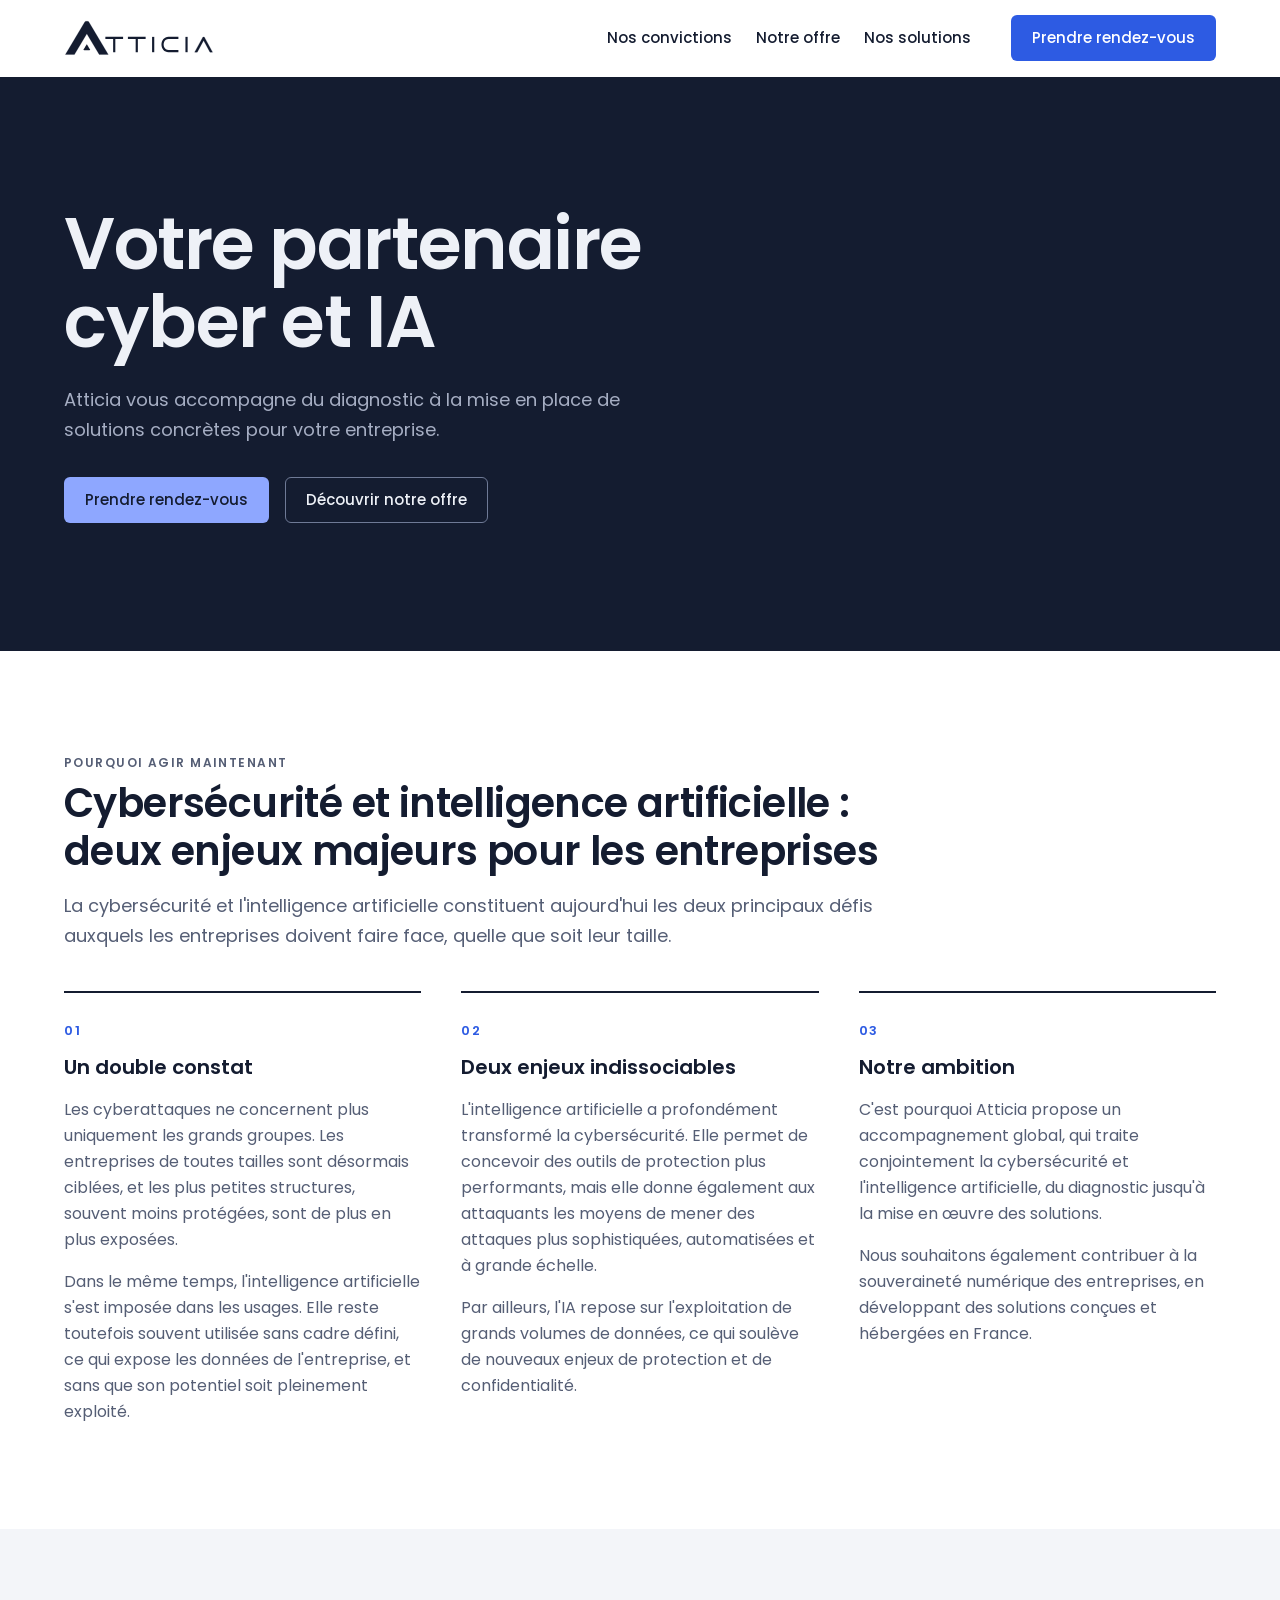
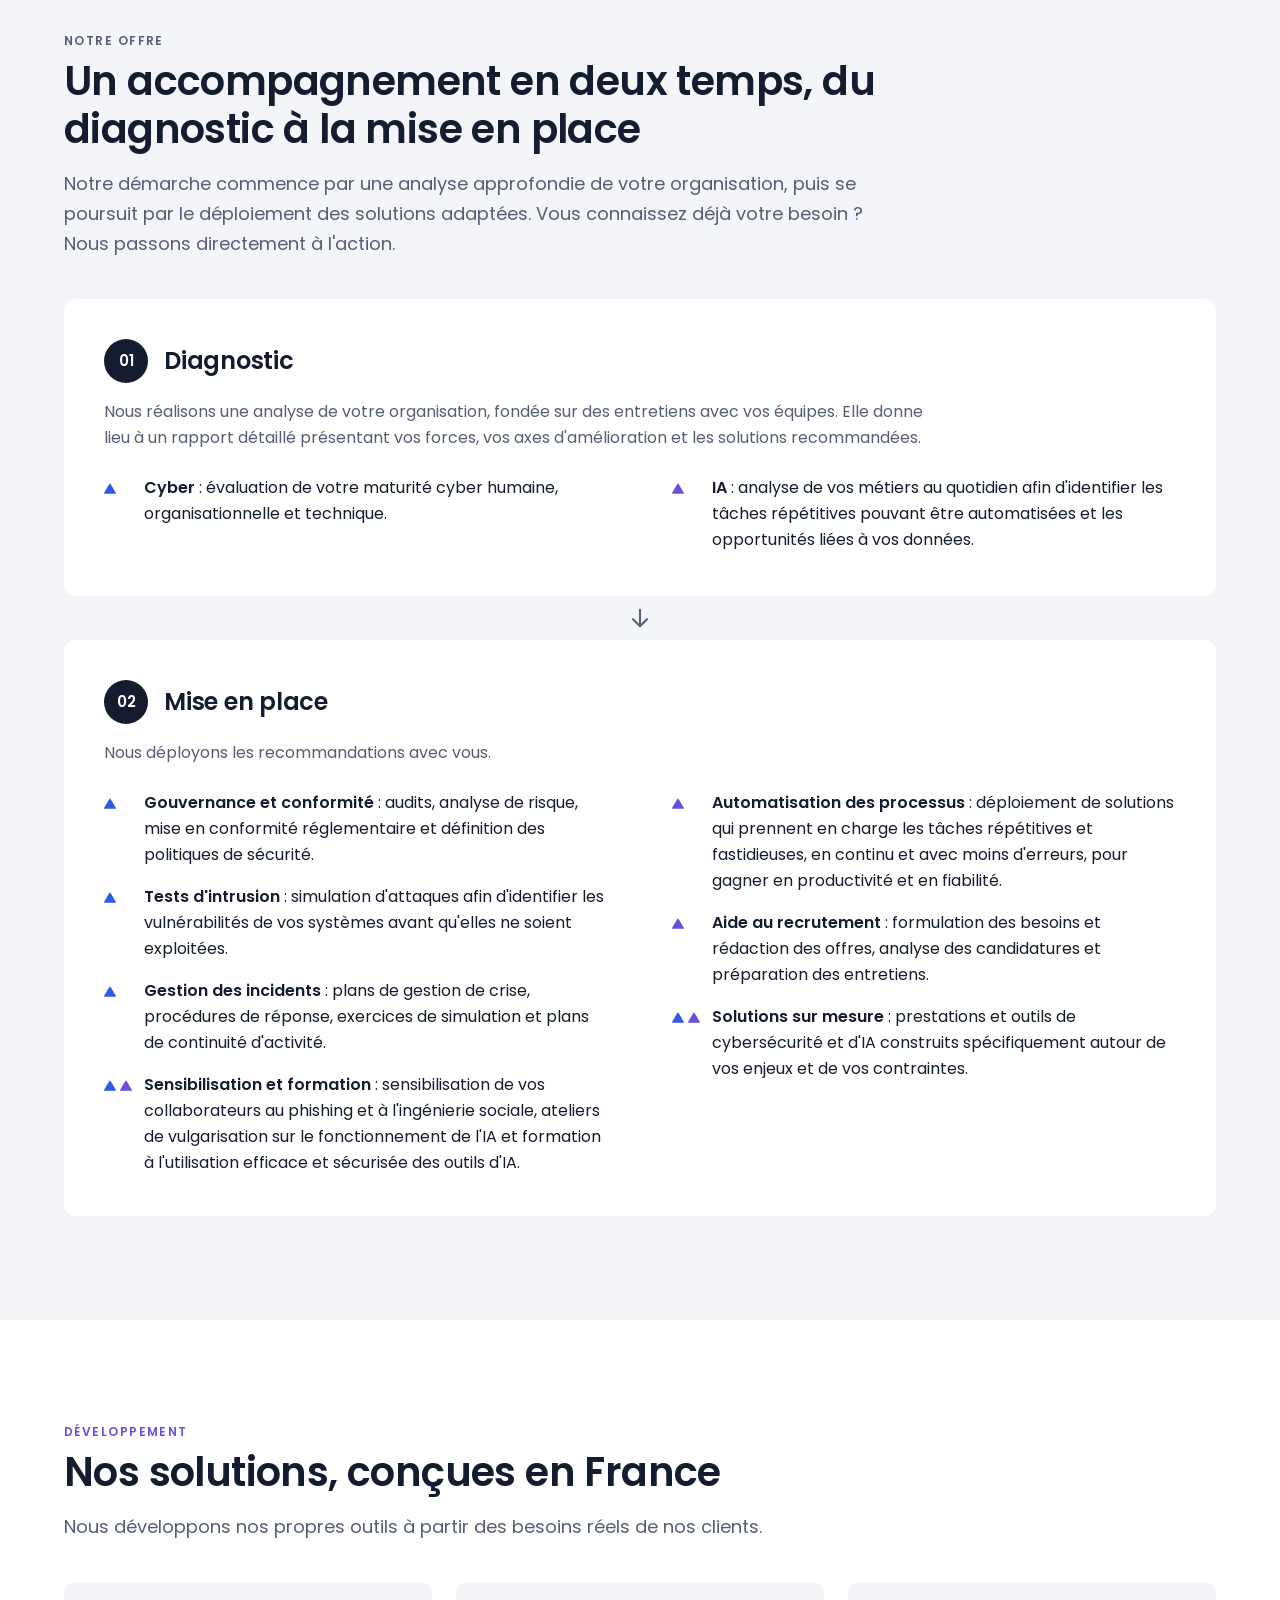
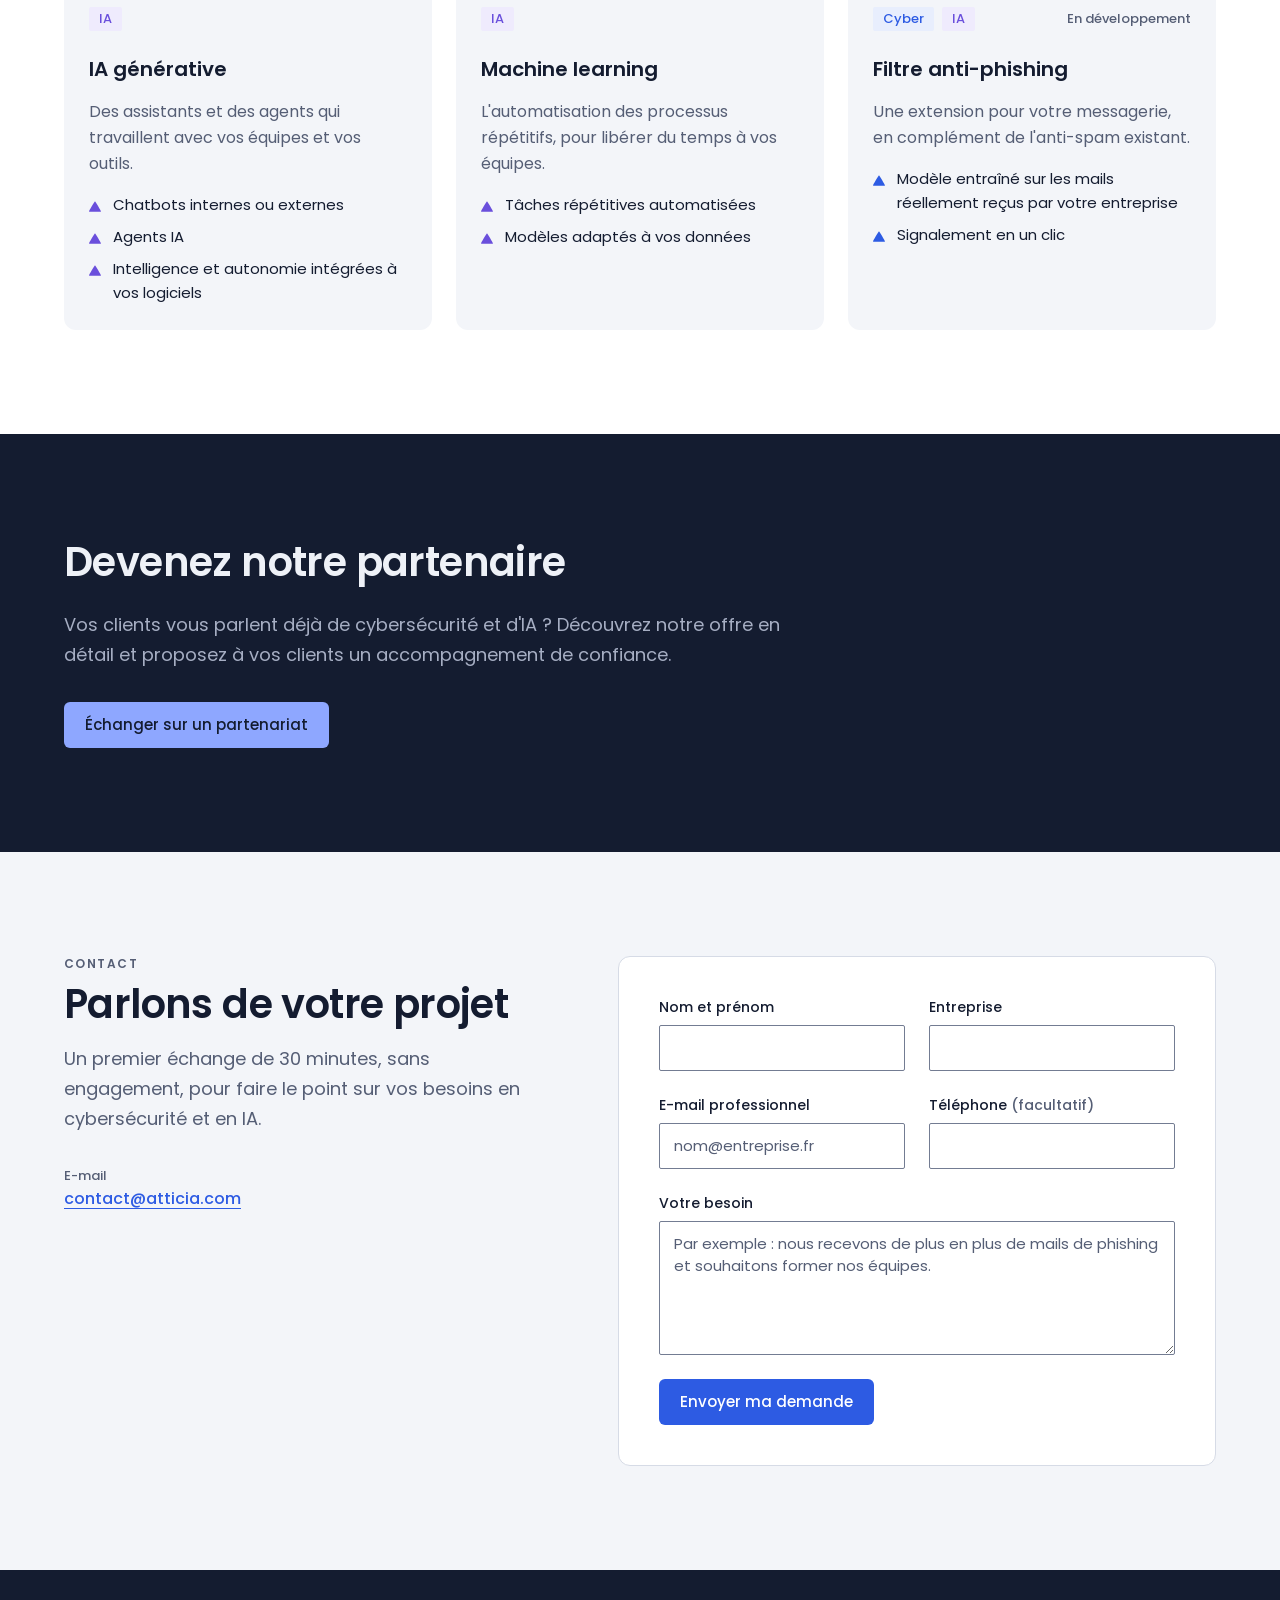
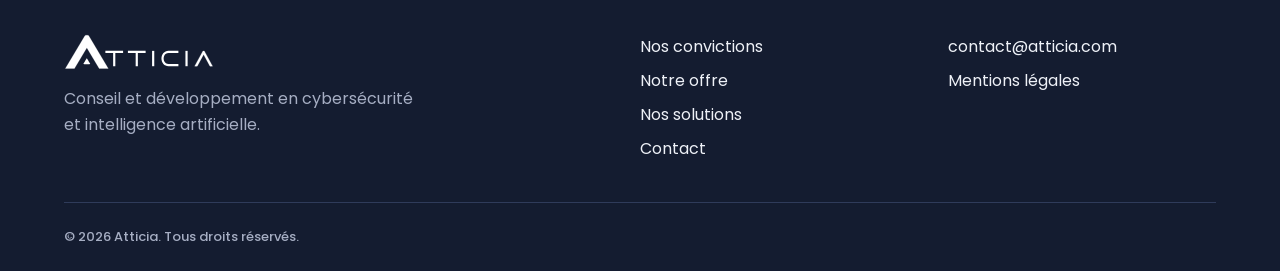
==== commit 814c1988: "Update index.html" ====
--- a/index.html
+++ b/index.html
@@ -13,7 +13,39 @@
   <meta property="og:description" content="Conseil et solutions en cybersécurité et intelligence artificielle, conçues et hébergées en France.">
   <meta property="og:locale" content="fr_FR">
 
+  <!-- Icônes : Google utilise les PNG/ICO (il n'affiche pas le SVG dans ses résultats) -->
+  <link rel="icon" href="favicon.ico" sizes="48x48">
+  <link rel="icon" href="assets/favicon-192x192.png" type="image/png" sizes="192x192">
   <link rel="icon" href="assets/favicon.svg" type="image/svg+xml">
+  <link rel="apple-touch-icon" href="assets/apple-touch-icon.png">
+
+  <!-- Données structurées : nom et logo de l'entreprise pour Google.
+       À VÉRIFIER : remplacez https://atticia.com si votre adresse est différente (ex. avec www). -->
+  <script type="application/ld+json">
+  {
+    "@context": "https://schema.org",
+    "@type": "Organization",
+    "name": "Atticia",
+    "url": "https://atticia.com/",
+    "logo": "https://atticia.com/assets/logo/atticia-logo-carre-512.png",
+    "email": "contact@atticia.com",
+    "address": {
+      "@type": "PostalAddress",
+      "streetAddress": "47 rue Voltaire",
+      "postalCode": "92300",
+      "addressLocality": "Levallois-Perret",
+      "addressCountry": "FR"
+    }
+  }
+  </script>
+  <script type="application/ld+json">
+  {
+    "@context": "https://schema.org",
+    "@type": "WebSite",
+    "name": "Atticia",
+    "url": "https://atticia.com/"
+  }
+  </script>
   <link rel="preload" href="assets/fonts/poppins-latin-400-normal.woff2" as="font" type="font/woff2" crossorigin>
   <link rel="preload" href="assets/fonts/poppins-latin-600-normal.woff2" as="font" type="font/woff2" crossorigin>
 
@@ -54,7 +86,6 @@
           <li><a href="#convictions">Nos convictions</a></li>
           <li><a href="#offre">Notre offre</a></li>
           <li><a href="#solutions">Nos solutions</a></li>
-          <li><a href="#partenaires">Devenir partenaire</a></li>
         </ul>
         <a class="bouton bouton--principal navigation__cta" href="#contact">Prendre rendez-vous</a>
       </nav>
@@ -235,45 +266,54 @@
           </ul>
         </div>
 
-        <form class="formulaire apparition" id="formulaire-contact" novalidate data-destinataire="contact@atticia.com">
-          <div class="formulaire__ligne">
-            <div class="champ">
-              <label for="nom">Nom et prénom</label>
-              <input id="nom" name="nom" type="text" autocomplete="name" required>
-              <p class="champ__erreur" id="nom-erreur" hidden>Indiquez votre nom.</p>
-            </div>
-            <div class="champ">
-              <label for="entreprise">Entreprise</label>
-              <input id="entreprise" name="entreprise" type="text" autocomplete="organization">
-            </div>
-          </div>
-          <div class="formulaire__ligne">
-            <div class="champ">
-              <label for="email">E-mail professionnel</label>
-              <input id="email" name="email" type="email" autocomplete="email" required placeholder="nom@entreprise.fr">
-              <p class="champ__erreur" id="email-erreur" hidden>Indiquez une adresse e-mail valide.</p>
-            </div>
-            <div class="champ">
-              <label for="telephone">Téléphone <span class="douce">(facultatif)</span></label>
-              <input id="telephone" name="telephone" type="tel" autocomplete="tel">
-            </div>
-          </div>
-          <fieldset class="champ champ--choix">
-            <legend>Vous êtes</legend>
-            <div class="choix">
-              <label><input type="radio" name="profil" value="Dirigeant ou salarié d'entreprise" checked> Une entreprise</label>
-              <label><input type="radio" name="profil" value="Futur partenaire (apporteur d'affaires)"> Un futur partenaire</label>
-              <label><input type="radio" name="profil" value="Autre"> Autre</label>
-            </div>
-          </fieldset>
-          <div class="champ">
-            <label for="message">Votre besoin</label>
-            <textarea id="message" name="message" rows="5" required placeholder="Par exemple : nous recevons de plus en plus de mails de phishing et souhaitons former nos équipes."></textarea>
-            <p class="champ__erreur" id="message-erreur" hidden>Décrivez votre besoin en quelques mots.</p>
-          </div>
-          <button class="bouton bouton--principal formulaire__envoyer" type="submit">Envoyer ma demande</button>
-          <p class="formulaire__statut legende" role="status" aria-live="polite"></p>
-        </form>
+        <form class="formulaire apparition" id="formulaire-contact" action="https://api.web3forms.com/submit" method="POST" novalidate>
+         
+         <!-- Clé d'accès Web3Forms -->
+         <input type="hidden" name="access_key" value="f161ffd1-bd4e-4d70-a631-a89b17baa4da">
+
+         <!-- Anti-spam : champ invisible (les robots le remplissent) et heure d'affichage de la page -->
+         <div class="champ-piege" aria-hidden="true">
+           <label for="site_web">Ne pas remplir ce champ</label>
+           <input id="site_web" name="site_web" type="text" tabindex="-1" autocomplete="off">
+         </div>
+         <input type="hidden" name="affiche_le" value="">
+
+         <!-- Optionnel : Personnaliser l'objet de l'e-mail reçu -->
+         <input type="hidden" name="subject" value="Nouveau message depuis le site Atticia">
+
+         <div class="formulaire__ligne">
+           <div class="champ">
+             <label for="nom">Nom et prénom</label>
+             <input id="nom" name="nom" type="text" autocomplete="name" required>
+             <p class="champ__erreur" id="nom-erreur" hidden>Indiquez votre nom.</p>
+           </div>
+           <div class="champ">
+             <label for="entreprise">Entreprise</label>
+             <input id="entreprise" name="entreprise" type="text" autocomplete="organization">
+           </div>
+         </div>
+
+         <div class="formulaire__ligne">
+           <div class="champ">
+             <label for="email">E-mail professionnel</label>
+             <input id="email" name="email" type="email" autocomplete="email" required placeholder="nom@entreprise.fr">
+             <p class="champ__erreur" id="email-erreur" hidden>Indiquez une adresse e-mail valide.</p>
+           </div>
+           <div class="champ">
+             <label for="telephone">Téléphone <span class="douce">(facultatif)</span></label>
+             <input id="telephone" name="telephone" type="tel" autocomplete="tel">
+           </div>
+         </div>
+
+         <div class="champ">
+           <label for="message">Votre besoin</label>
+           <textarea id="message" name="message" rows="5" required placeholder="Par exemple : nous recevons de plus en plus de mails de phishing et souhaitons former nos équipes."></textarea>
+           <p class="champ__erreur" id="message-erreur" hidden>Décrivez votre besoin en quelques mots.</p>
+         </div>
+
+         <button class="bouton bouton--principal formulaire__envoyer" type="submit">Envoyer ma demande</button>
+         <p class="formulaire__statut" role="status" aria-live="polite" tabindex="-1"></p>
+       </form>
       </div>
     </section>
   </main>
@@ -290,7 +330,6 @@
           <li><a href="#convictions">Nos convictions</a></li>
           <li><a href="#offre">Notre offre</a></li>
           <li><a href="#solutions">Nos solutions</a></li>
-          <li><a href="#partenaires">Devenir partenaire</a></li>
           <li><a href="#contact">Contact</a></li>
         </ul>
       </nav>
--- a/css/components.css
+++ b/css/components.css
@@ -133,4 +133,11 @@
 .choix input { width: 18px; height: 18px; accent-color: var(--bleu); margin: 0; }
 
 .formulaire__envoyer { justify-self: start; }
+.formulaire__statut { font-size: 15px; line-height: 24px; font-weight: 500; }
 .formulaire__statut:empty { display: none; }
+.formulaire__statut:focus { outline: none; }
+.formulaire__statut--succes { padding: 12px var(--espace-3); background: var(--bleu-pale); color: var(--encre); border-radius: var(--rayon-s); }
+.formulaire__statut--erreur { color: var(--erreur); }
+
+/* Champ piège anti-spam : hors de l'écran, invisible pour les visiteurs */
+.champ-piege { position: absolute; left: -10000px; width: 1px; height: 1px; overflow: hidden; }
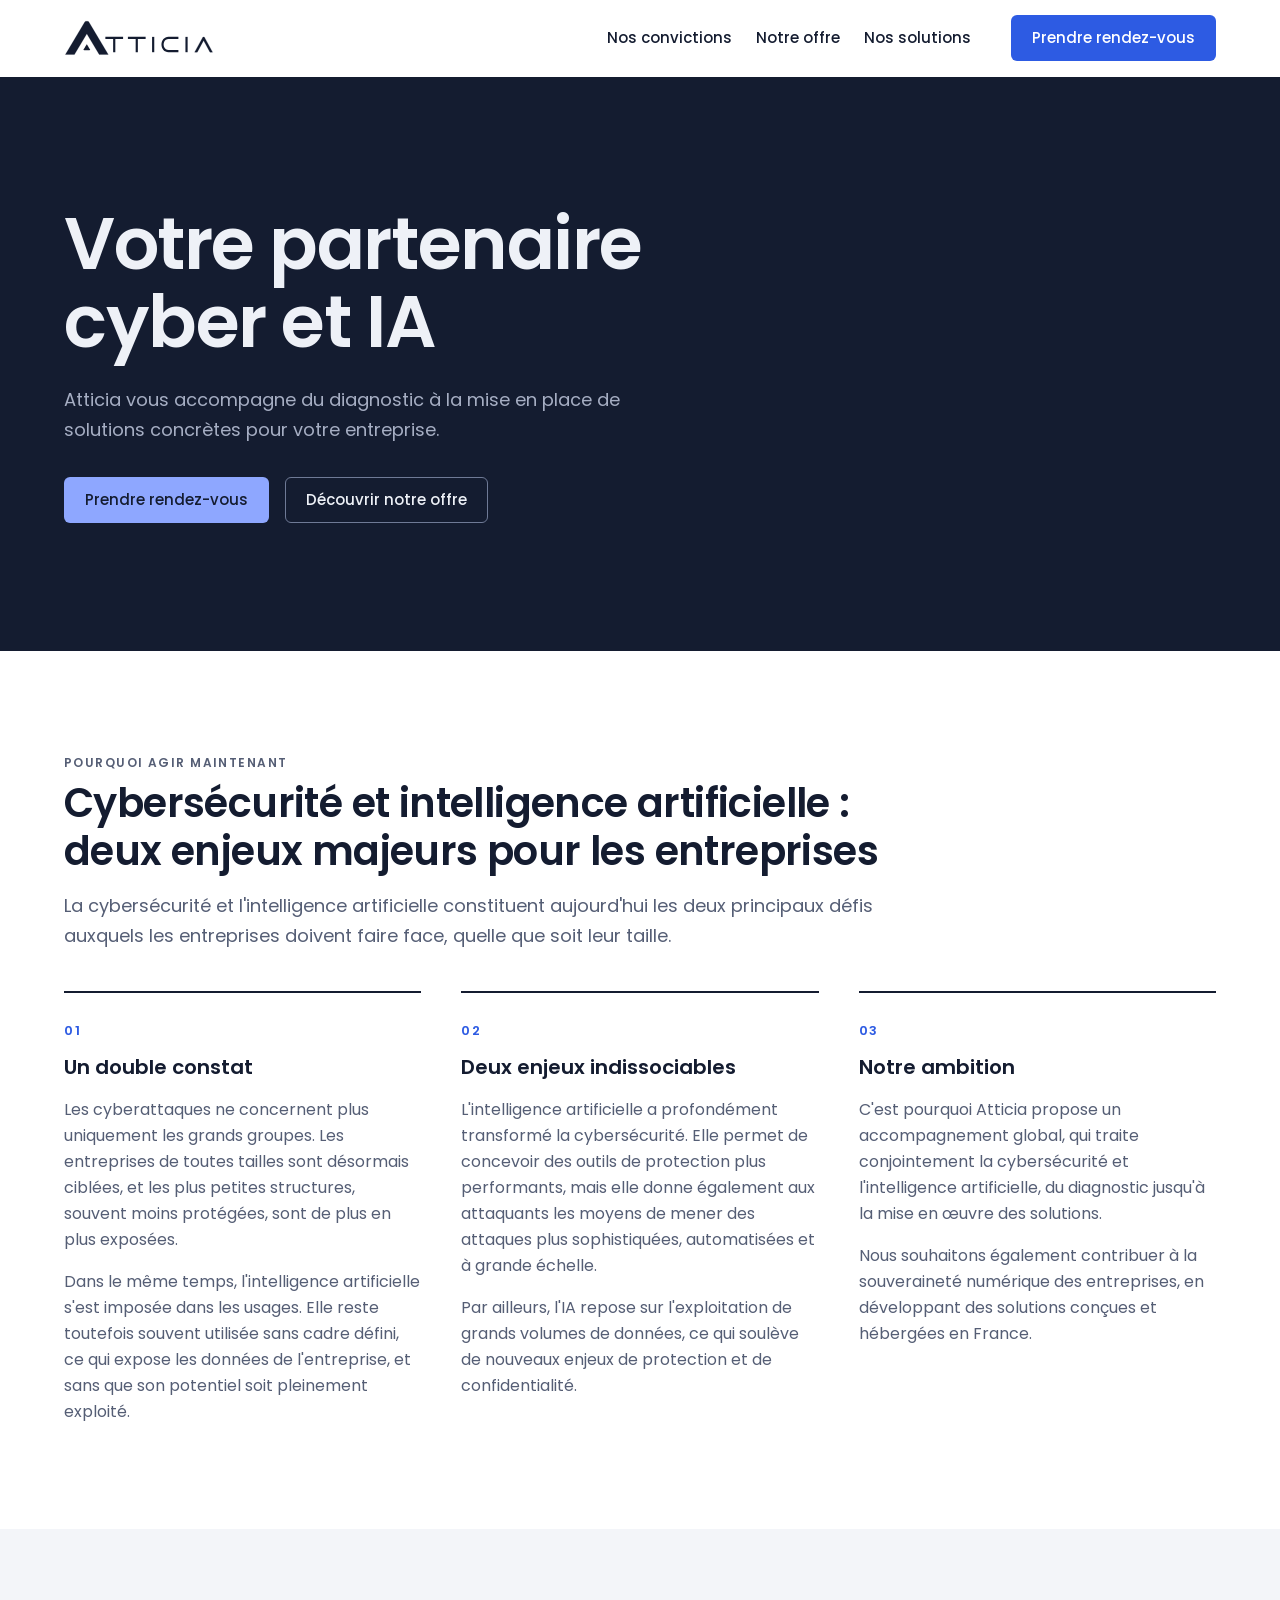
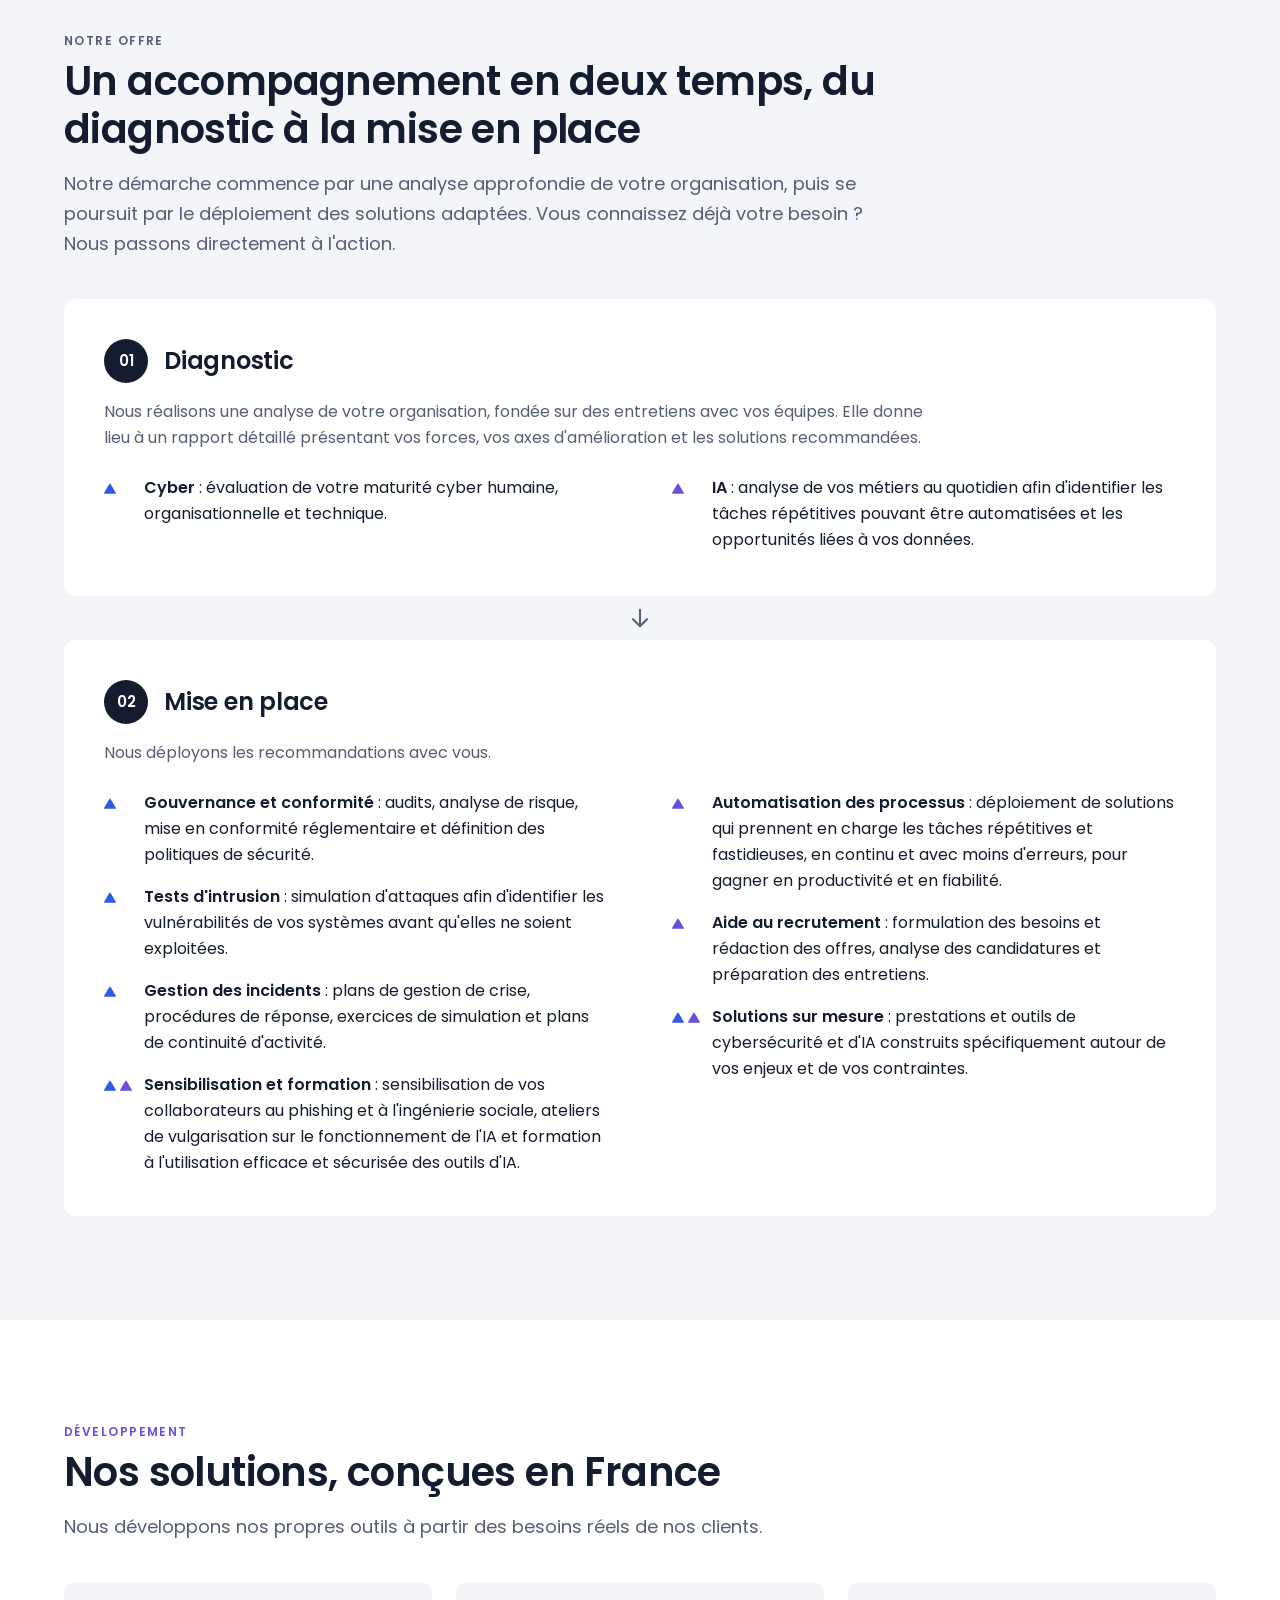
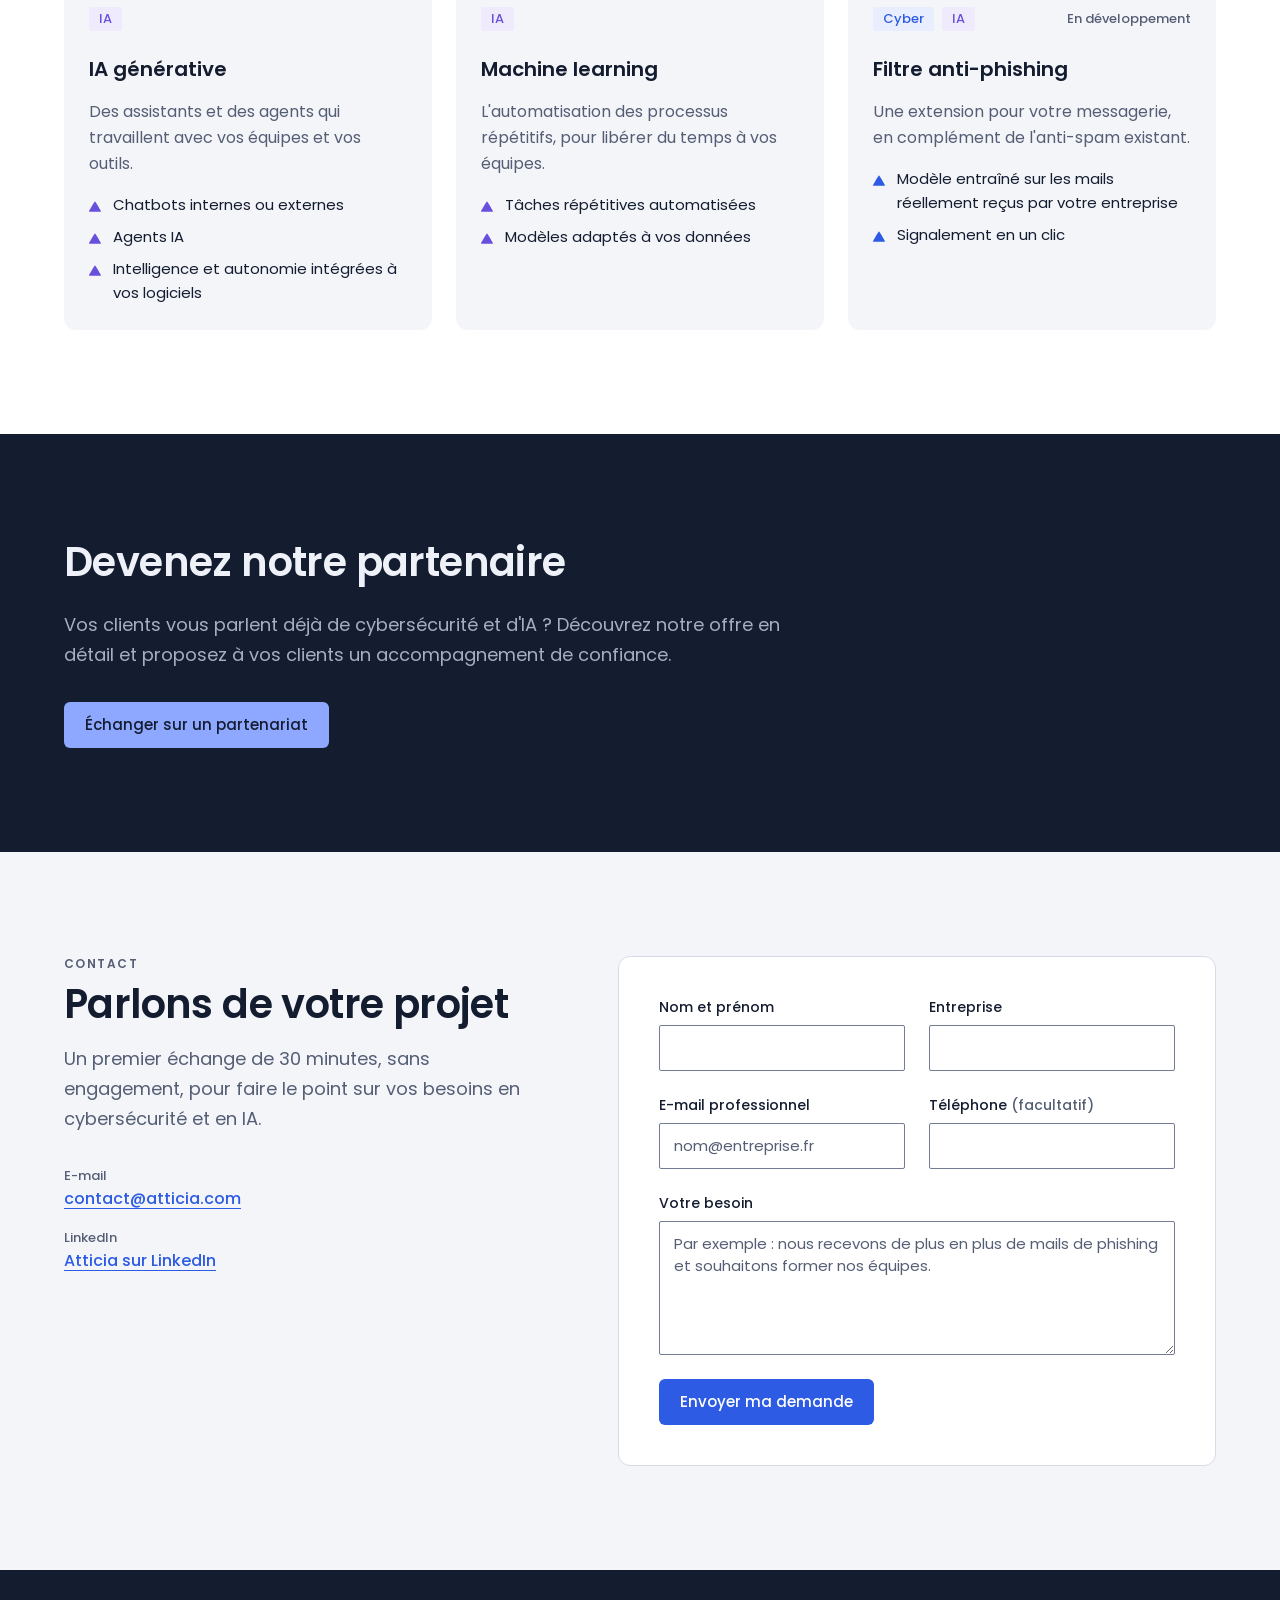
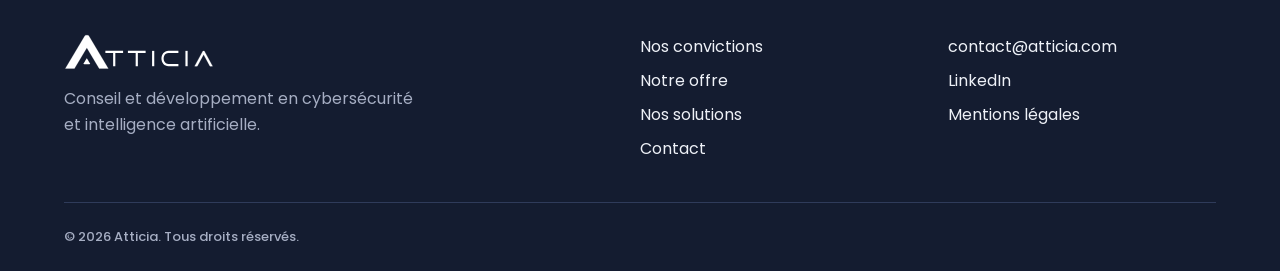
==== commit e7f5c5a3: "Linkedin ajouté" ====
--- a/index.html
+++ b/index.html
@@ -29,6 +29,7 @@
     "url": "https://atticia.com/",
     "logo": "https://atticia.com/assets/logo/atticia-logo-carre-512.png",
     "email": "contact@atticia.com",
+    "sameAs": ["https://www.linkedin.com/company/atticia/home/"],
     "address": {
       "@type": "PostalAddress",
       "streetAddress": "47 rue Voltaire",
@@ -263,6 +264,10 @@
               <span class="legende douce">E-mail</span>
               <a href="mailto:contact@atticia.com">contact@atticia.com</a>
             </li>
+            <li>
+              <span class="legende douce">LinkedIn</span>
+              <a href="https://www.linkedin.com/company/atticia/home/" target="_blank" rel="noopener noreferrer">Atticia sur LinkedIn</a>
+            </li>
           </ul>
         </div>
 
@@ -335,6 +340,7 @@
       </nav>
       <ul role="list" class="pied__liens">
         <li><a href="mailto:contact@atticia.com">contact@atticia.com</a></li>
+        <li><a href="https://www.linkedin.com/company/atticia/home/" target="_blank" rel="noopener noreferrer">LinkedIn</a></li>
         <li><a href="mentions-legales.html">Mentions légales</a></li>
       </ul>
     </div>
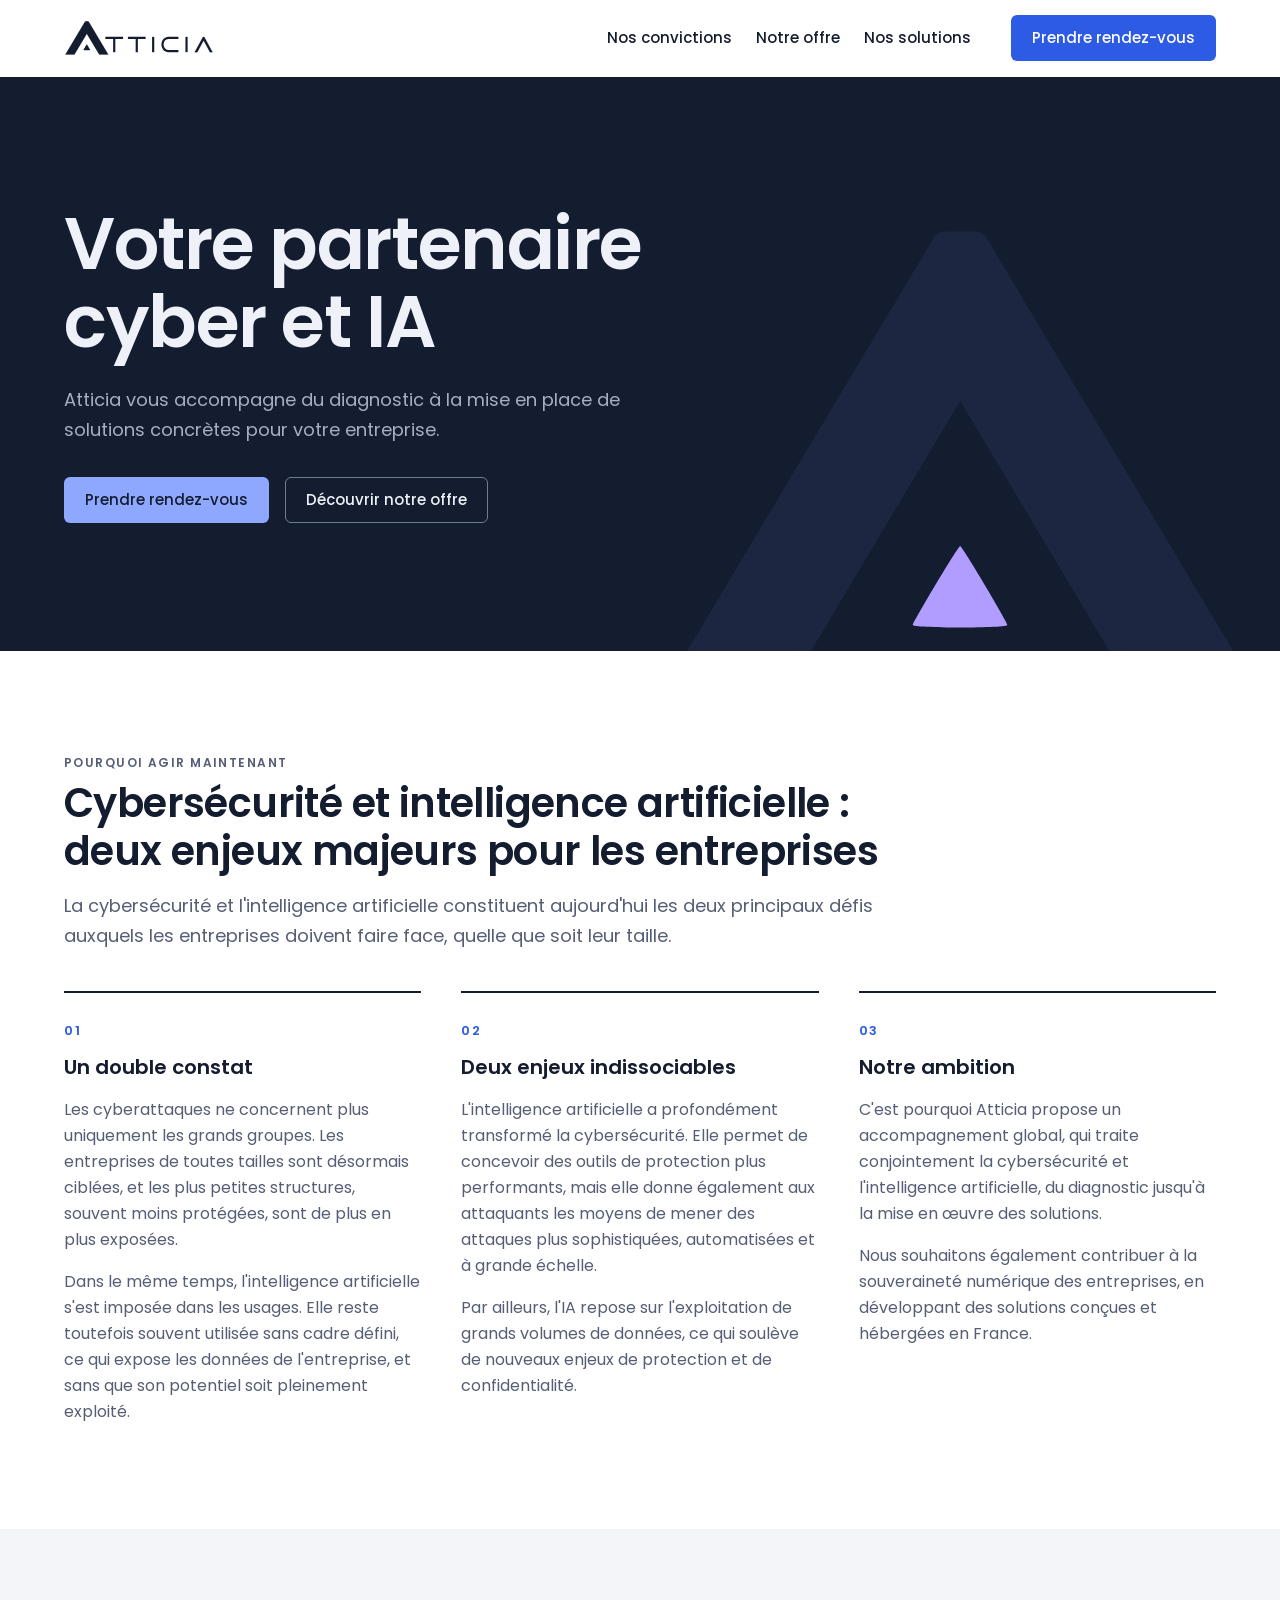
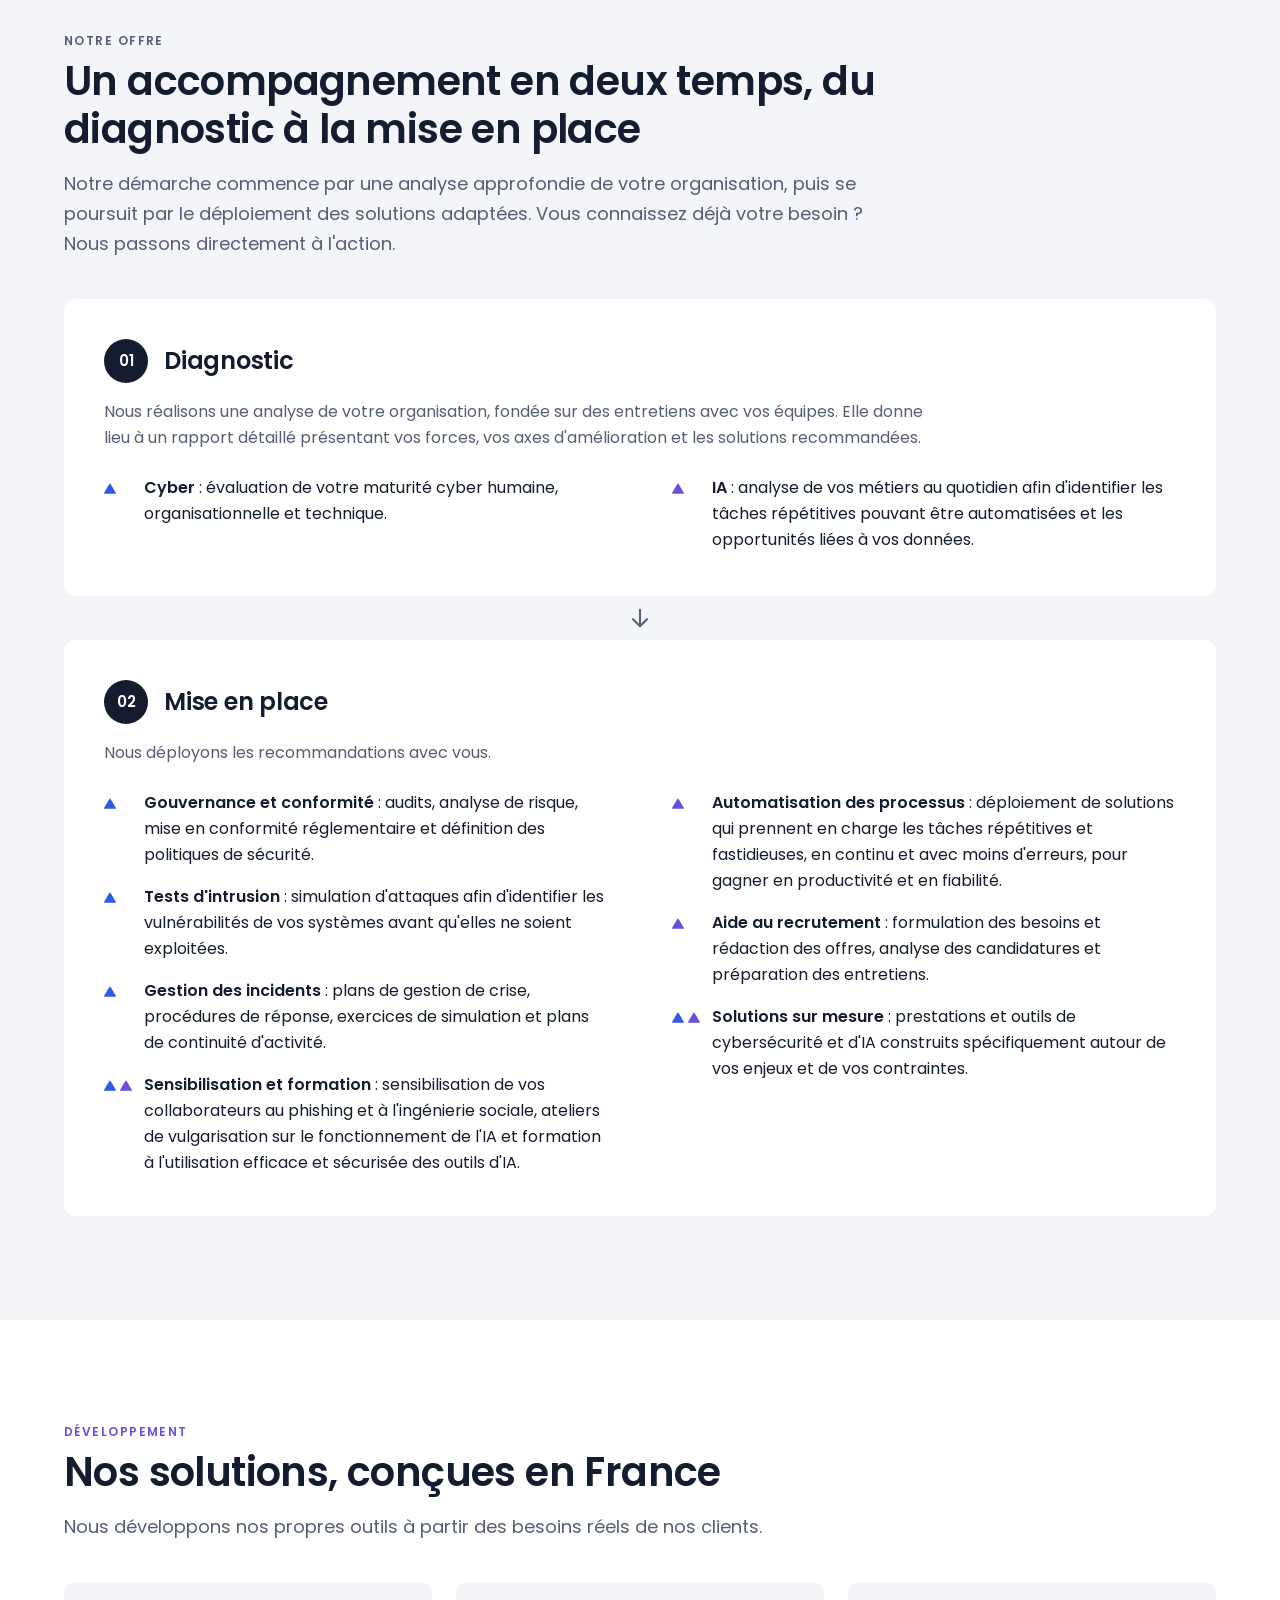
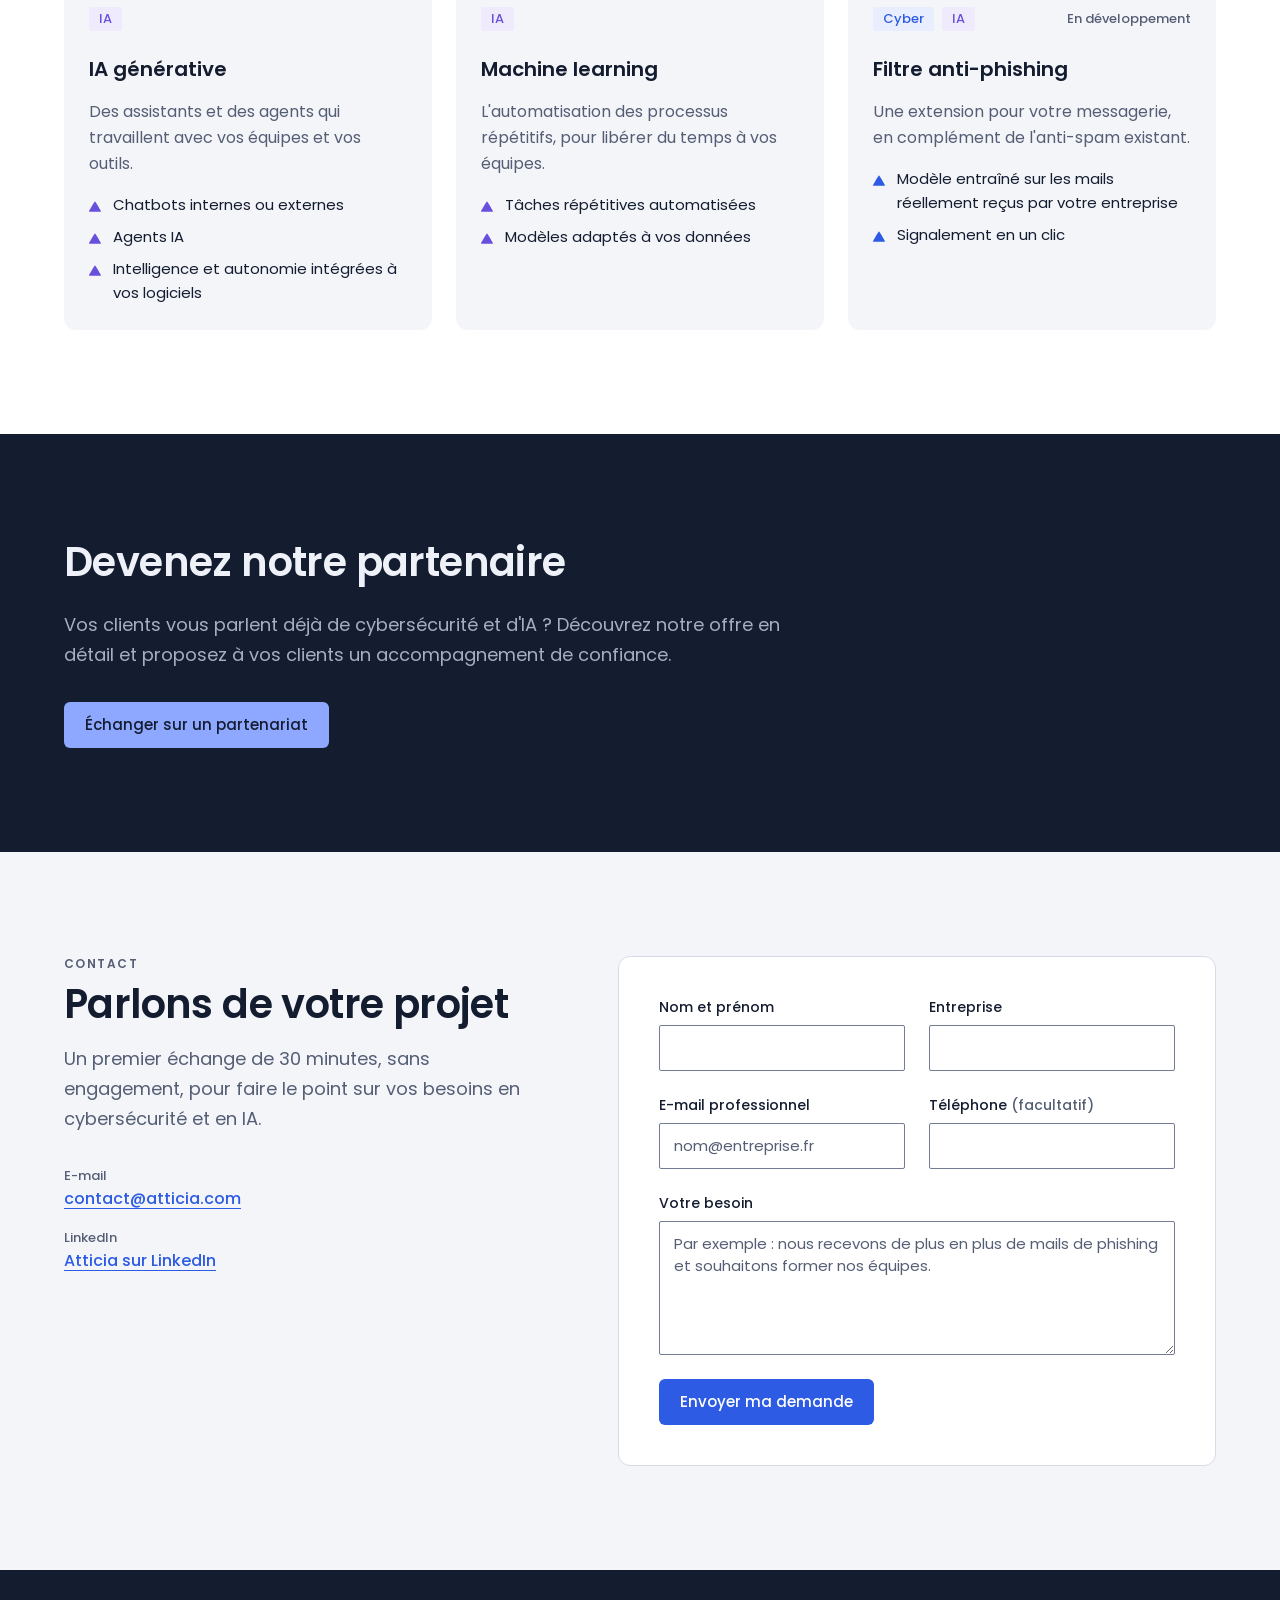
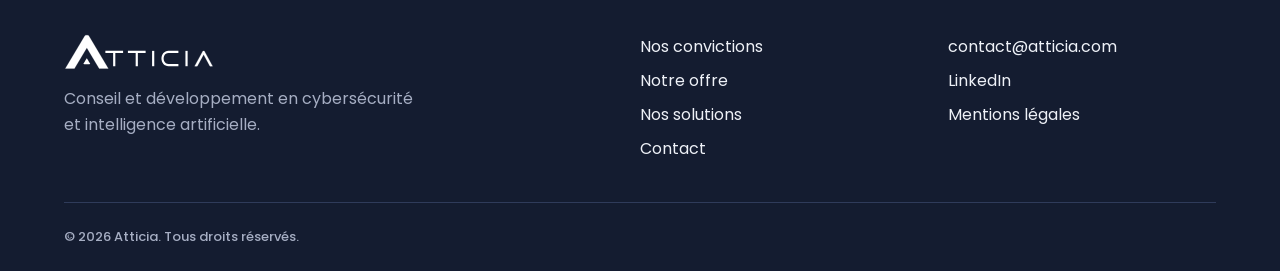
==== commit 15fa9241: "Add files via upload" ====
--- a/index.html
+++ b/index.html
@@ -59,6 +59,22 @@
   <script src="js/navigation.js" defer></script>
   <script src="js/apparition.js" defer></script>
   <script src="js/contact.js" defer></script>
+
+  <!-- Bandeau d'accueil : grand A du symbole en fond, à droite du texte -->
+  <style>
+    .accueil { position: relative; overflow: hidden; isolation: isolate; }
+    .accueil > .conteneur { position: relative; z-index: 1; }
+    .accueil__motif { display: none; }
+    @media (min-width: 1100px) {
+      .accueil__motif {
+        display: block; position: absolute; z-index: 0; pointer-events: none;
+        right: 2%; bottom: 0; transform: translateY(8%); width: clamp(420px, 46vw, 820px); height: auto; aspect-ratio: 186 / 144;
+      }
+      .accueil__motif .grand-a { fill: var(--fond-alt); }
+      .accueil__motif .coeur { fill: var(--violet); }
+      .accueil__texte { max-width: min(760px, 54%); }
+    }
+  </style>
 </head>
 <body>
 
@@ -97,6 +113,10 @@
 
     <!-- ==================================================== ACCUEIL ===== -->
     <section class="accueil" id="accueil" data-theme="sombre" aria-labelledby="accueil-titre">
+      <svg class="accueil__motif" viewBox="102 226 186 144" preserveAspectRatio="xMaxYMax meet" aria-hidden="true" focusable="false">
+        <path class="grand-a" d="M194.92,279.52l53.73,90.05h39.09l-84.62-141.8c-.46-.77-1.18-1.31-2-1.5-4.1-.94-8.32-.94-12.41,0-.82.19-1.53.73-2,1.5l-84.62,141.8h39.09l53.73-90.05Z"/>
+        <path class="coeur" d="M194.92,325.41c0-1.04,16.09,25.93,14.85,24.89,1.24,1.04-30.94,1.04-29.7,0-1.24,1.04,14.85-25.93,14.85-24.89Z"/>
+      </svg>
       <div class="conteneur">
         <div class="accueil__texte">
           <h1 class="display accueil__titre" id="accueil-titre">Votre partenaire cyber et IA</h1>
